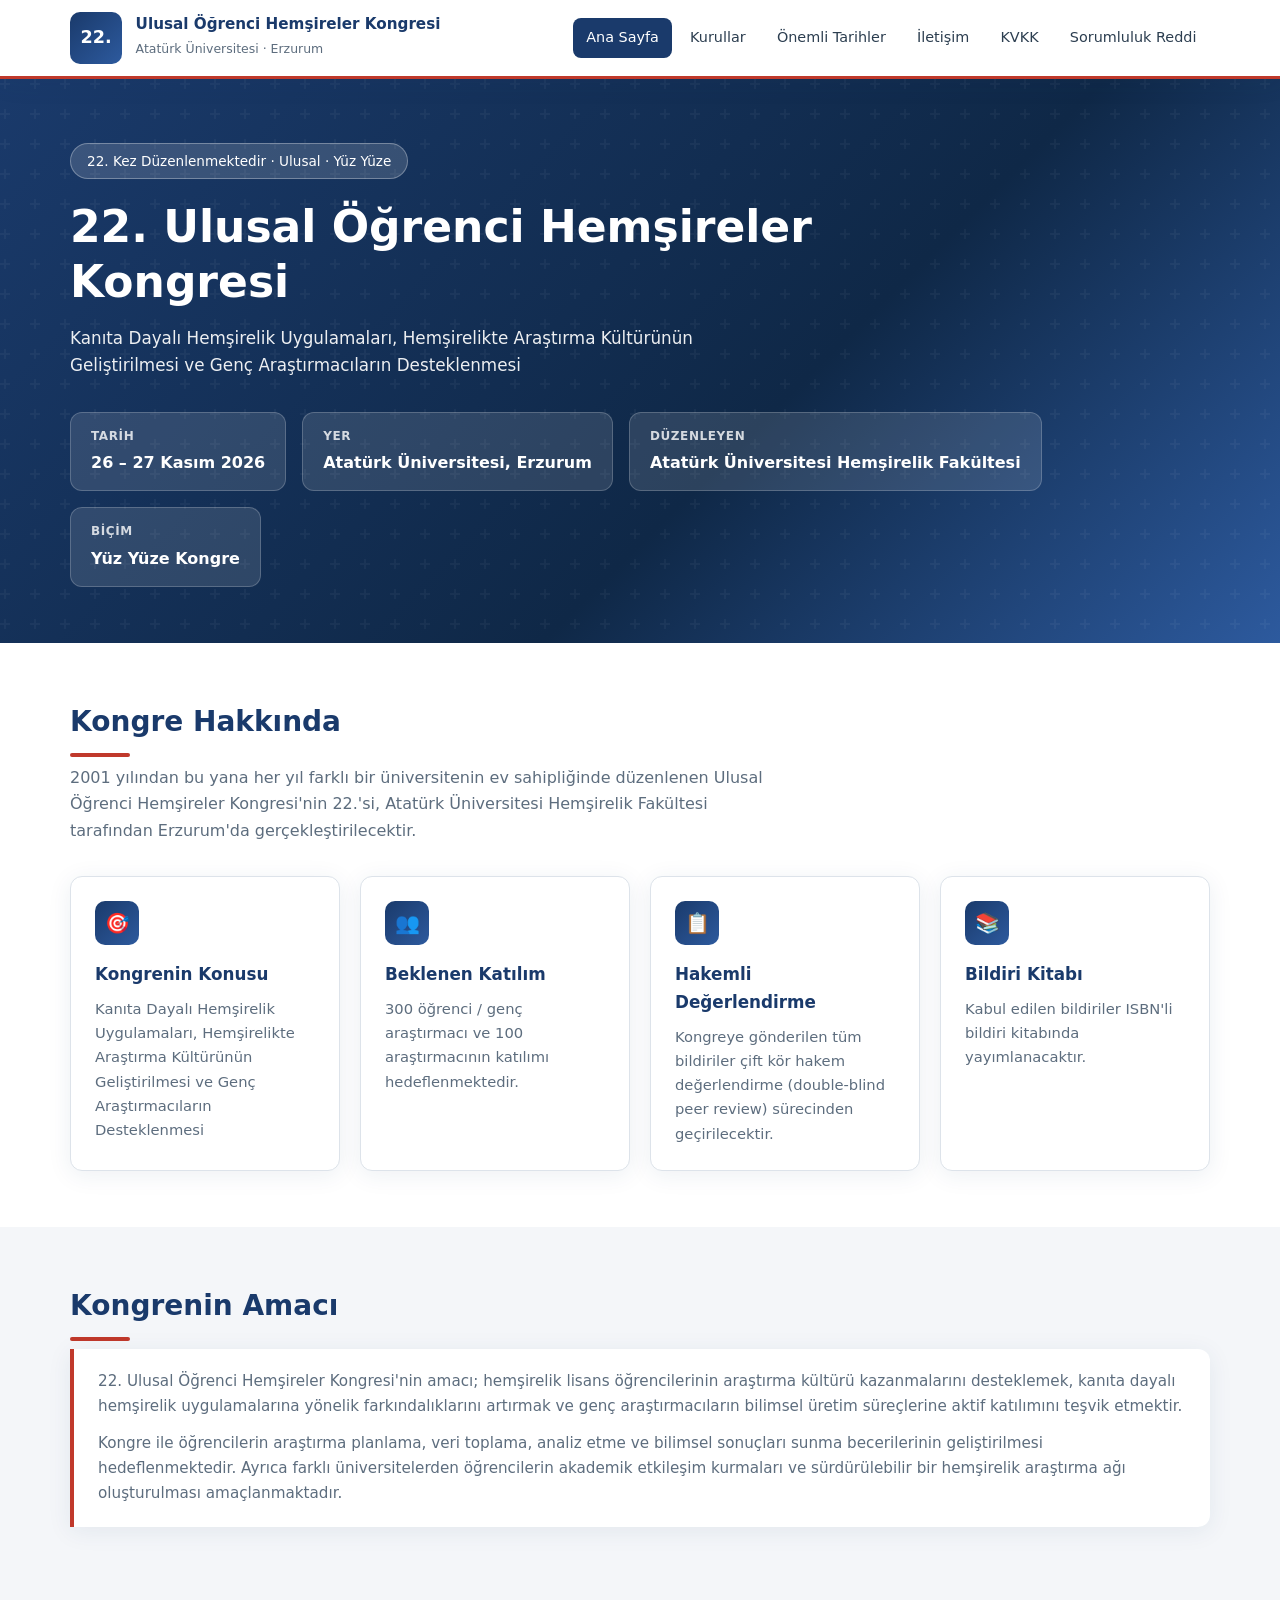
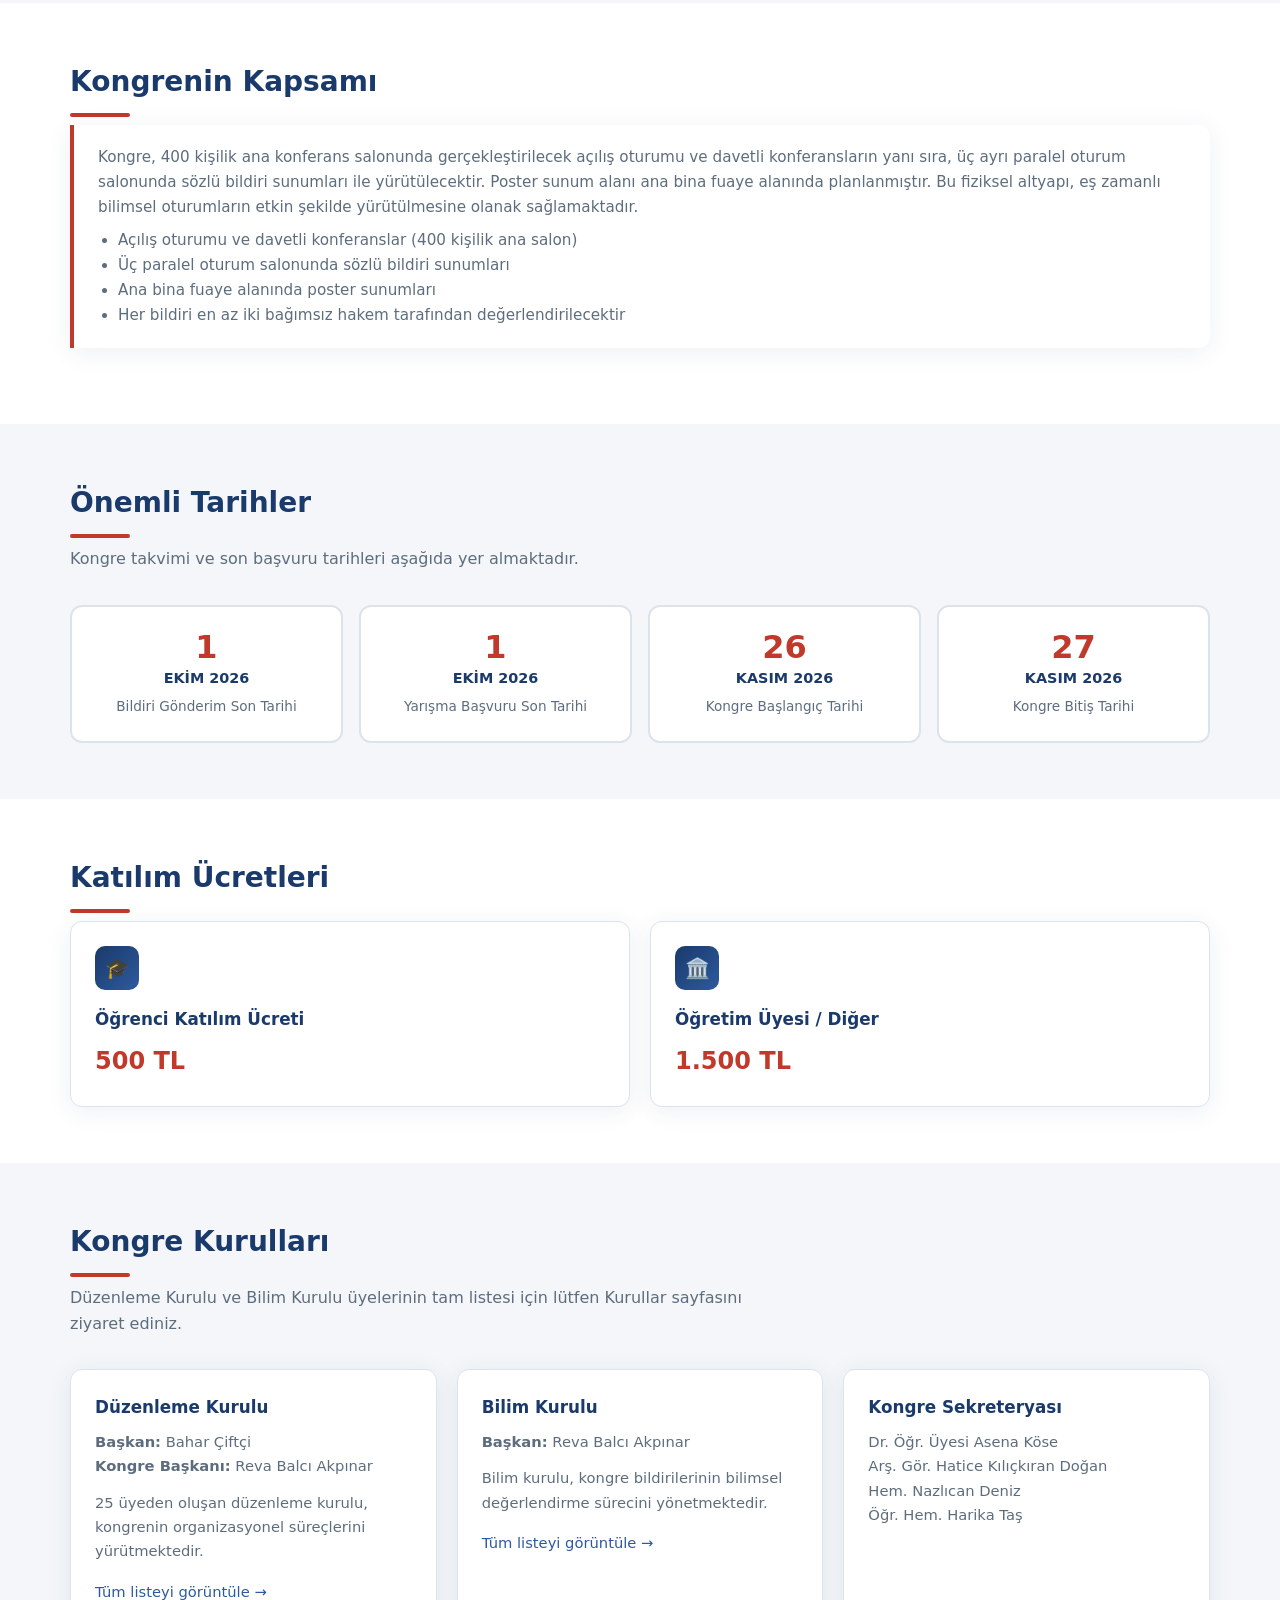
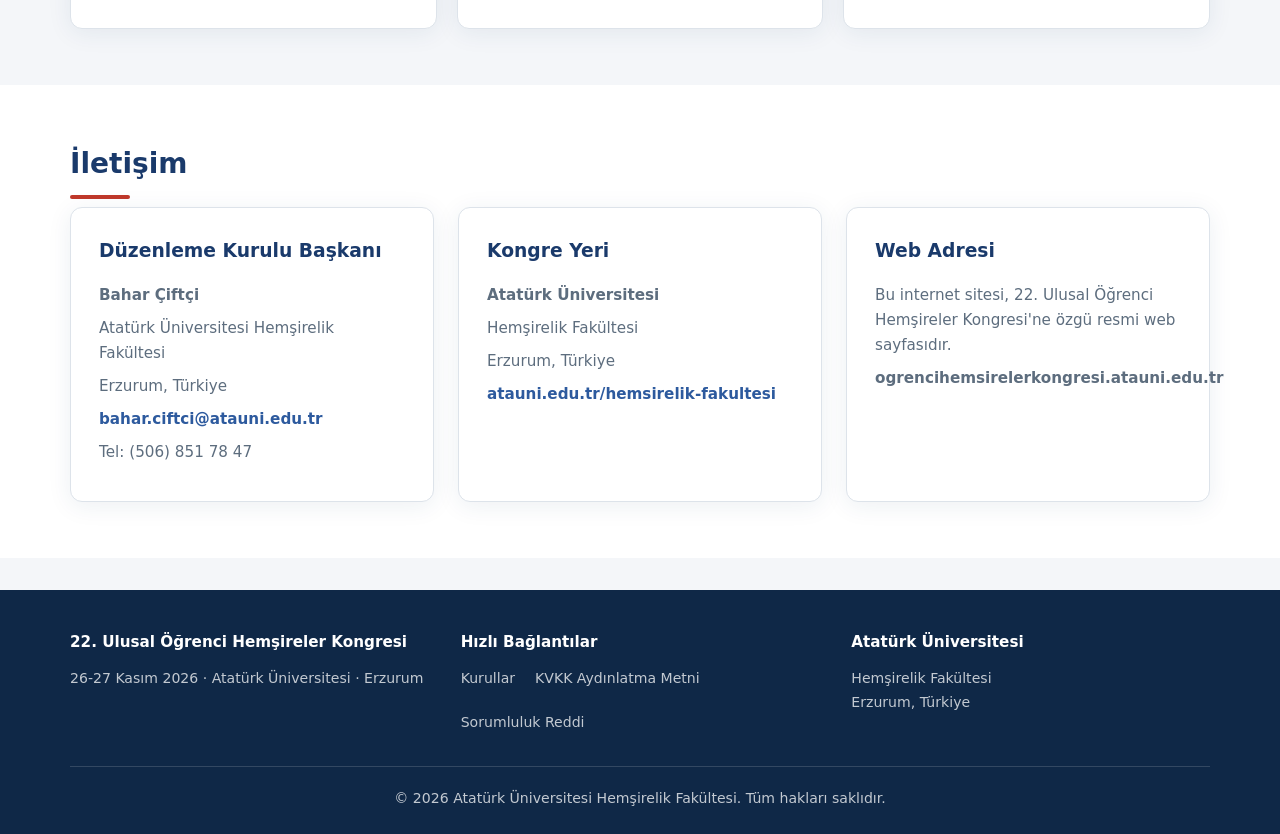
==== 22-ulusal-ogrenci-hemsireler-kongresi/index.html @ 399dc028 "Add files via upload" ====
<!DOCTYPE html>
<html lang="tr">
<head>
  <meta charset="UTF-8">
  <meta name="viewport" content="width=device-width, initial-scale=1.0">
  <meta name="description" content="22. Ulusal Öğrenci Hemşireler Kongresi — 26-27 Kasım 2026, Atatürk Üniversitesi, Erzurum">
  <title>22. Ulusal Öğrenci Hemşireler Kongresi</title>
  <link rel="stylesheet" href="css/style.css">
</head>
<body>

  <header class="site-header">
    <div class="container header-inner">
      <a href="index.html" class="logo-block">
        <div class="logo-icon">22.</div>
        <div class="logo-text">
          <strong>Ulusal Öğrenci Hemşireler Kongresi</strong>
          <span>Atatürk Üniversitesi · Erzurum</span>
        </div>
      </a>
      <button class="menu-toggle" aria-label="Menü">☰</button>
      <nav class="main-nav">
        <ul>
          <li><a href="index.html">Ana Sayfa</a></li>
          <li><a href="kurullar.html">Kurullar</a></li>
          <li><a href="index.html#tarihler">Önemli Tarihler</a></li>
          <li><a href="index.html#iletisim">İletişim</a></li>
          <li><a href="kvkk.html">KVKK</a></li>
          <li><a href="sorumluluk-reddi.html">Sorumluluk Reddi</a></li>
        </ul>
      </nav>
    </div>
  </header>

  <section class="hero">
    <div class="container">
      <span class="hero-badge">22. Kez Düzenlenmektedir · Ulusal · Yüz Yüze</span>
      <h1>22. Ulusal Öğrenci Hemşireler Kongresi</h1>
      <p class="hero-sub">
        Kanıta Dayalı Hemşirelik Uygulamaları, Hemşirelikte Araştırma Kültürünün Geliştirilmesi ve Genç Araştırmacıların Desteklenmesi
      </p>
      <div class="hero-meta">
        <div class="hero-meta-item">
          <strong>Tarih</strong>
          <span>26 – 27 Kasım 2026</span>
        </div>
        <div class="hero-meta-item">
          <strong>Yer</strong>
          <span>Atatürk Üniversitesi, Erzurum</span>
        </div>
        <div class="hero-meta-item">
          <strong>Düzenleyen</strong>
          <span>Atatürk Üniversitesi Hemşirelik Fakültesi</span>
        </div>
        <div class="hero-meta-item">
          <strong>Biçim</strong>
          <span>Yüz Yüze Kongre</span>
        </div>
      </div>
    </div>
  </section>

  <section id="hakkinda" class="bg-white">
    <div class="container">
      <h2 class="section-title">Kongre Hakkında</h2>
      <p class="section-lead">
        2001 yılından bu yana her yıl farklı bir üniversitenin ev sahipliğinde düzenlenen Ulusal Öğrenci Hemşireler Kongresi'nin 22.'si, Atatürk Üniversitesi Hemşirelik Fakültesi tarafından Erzurum'da gerçekleştirilecektir.
      </p>

      <div class="cards-grid">
        <div class="card">
          <div class="card-icon">🎯</div>
          <h3>Kongrenin Konusu</h3>
          <p>Kanıta Dayalı Hemşirelik Uygulamaları, Hemşirelikte Araştırma Kültürünün Geliştirilmesi ve Genç Araştırmacıların Desteklenmesi</p>
        </div>
        <div class="card">
          <div class="card-icon">👥</div>
          <h3>Beklenen Katılım</h3>
          <p>300 öğrenci / genç araştırmacı ve 100 araştırmacının katılımı hedeflenmektedir.</p>
        </div>
        <div class="card">
          <div class="card-icon">📋</div>
          <h3>Hakemli Değerlendirme</h3>
          <p>Kongreye gönderilen tüm bildiriler çift kör hakem değerlendirme (double-blind peer review) sürecinden geçirilecektir.</p>
        </div>
        <div class="card">
          <div class="card-icon">📚</div>
          <h3>Bildiri Kitabı</h3>
          <p>Kabul edilen bildiriler ISBN'li bildiri kitabında yayımlanacaktır.</p>
        </div>
      </div>
    </div>
  </section>

  <section id="amac">
    <div class="container">
      <h2 class="section-title">Kongrenin Amacı</h2>
      <div class="info-box">
        <p>
          22. Ulusal Öğrenci Hemşireler Kongresi'nin amacı; hemşirelik lisans öğrencilerinin araştırma kültürü kazanmalarını desteklemek, kanıta dayalı hemşirelik uygulamalarına yönelik farkındalıklarını artırmak ve genç araştırmacıların bilimsel üretim süreçlerine aktif katılımını teşvik etmektir.
        </p>
        <p style="margin-top: 0.75rem;">
          Kongre ile öğrencilerin araştırma planlama, veri toplama, analiz etme ve bilimsel sonuçları sunma becerilerinin geliştirilmesi hedeflenmektedir. Ayrıca farklı üniversitelerden öğrencilerin akademik etkileşim kurmaları ve sürdürülebilir bir hemşirelik araştırma ağı oluşturulması amaçlanmaktadır.
        </p>
      </div>
    </div>
  </section>

  <section id="kapsam" class="bg-white">
    <div class="container">
      <h2 class="section-title">Kongrenin Kapsamı</h2>
      <div class="info-box">
        <p>
          Kongre, 400 kişilik ana konferans salonunda gerçekleştirilecek açılış oturumu ve davetli konferansların yanı sıra, üç ayrı paralel oturum salonunda sözlü bildiri sunumları ile yürütülecektir. Poster sunum alanı ana bina fuaye alanında planlanmıştır. Bu fiziksel altyapı, eş zamanlı bilimsel oturumların etkin şekilde yürütülmesine olanak sağlamaktadır.
        </p>
        <ul>
          <li>Açılış oturumu ve davetli konferanslar (400 kişilik ana salon)</li>
          <li>Üç paralel oturum salonunda sözlü bildiri sunumları</li>
          <li>Ana bina fuaye alanında poster sunumları</li>
          <li>Her bildiri en az iki bağımsız hakem tarafından değerlendirilecektir</li>
        </ul>
      </div>
    </div>
  </section>

  <section id="tarihler">
    <div class="container">
      <h2 class="section-title">Önemli Tarihler</h2>
      <p class="section-lead">Kongre takvimi ve son başvuru tarihleri aşağıda yer almaktadır.</p>
      <div class="dates-grid">
        <div class="date-card">
          <div class="day">1</div>
          <div class="month">Ekim 2026</div>
          <div class="label">Bildiri Gönderim Son Tarihi</div>
        </div>
        <div class="date-card">
          <div class="day">1</div>
          <div class="month">Ekim 2026</div>
          <div class="label">Yarışma Başvuru Son Tarihi</div>
        </div>
        <div class="date-card">
          <div class="day">26</div>
          <div class="month">Kasım 2026</div>
          <div class="label">Kongre Başlangıç Tarihi</div>
        </div>
        <div class="date-card">
          <div class="day">27</div>
          <div class="month">Kasım 2026</div>
          <div class="label">Kongre Bitiş Tarihi</div>
        </div>
      </div>
    </div>
  </section>

  <section id="kayit" class="bg-white">
    <div class="container">
      <h2 class="section-title">Katılım Ücretleri</h2>
      <div class="cards-grid">
        <div class="card">
          <div class="card-icon">🎓</div>
          <h3>Öğrenci Katılım Ücreti</h3>
          <p><strong style="color: var(--accent); font-size: 1.5rem;">500 TL</strong></p>
        </div>
        <div class="card">
          <div class="card-icon">🏛️</div>
          <h3>Öğretim Üyesi / Diğer</h3>
          <p><strong style="color: var(--accent); font-size: 1.5rem;">1.500 TL</strong></p>
        </div>
      </div>
    </div>
  </section>

  <section id="kurullar-preview">
    <div class="container">
      <h2 class="section-title">Kongre Kurulları</h2>
      <p class="section-lead">
        Düzenleme Kurulu ve Bilim Kurulu üyelerinin tam listesi için lütfen Kurullar sayfasını ziyaret ediniz.
      </p>
      <div class="cards-grid">
        <div class="card">
          <h3>Düzenleme Kurulu</h3>
          <p><strong>Başkan:</strong> Bahar Çiftçi</p>
          <p><strong>Kongre Başkanı:</strong> Reva Balcı Akpınar</p>
          <p style="margin-top: 0.75rem;">25 üyeden oluşan düzenleme kurulu, kongrenin organizasyonel süreçlerini yürütmektedir.</p>
          <p style="margin-top: 1rem;"><a href="kurullar.html">Tüm listeyi görüntüle →</a></p>
        </div>
        <div class="card">
          <h3>Bilim Kurulu</h3>
          <p><strong>Başkan:</strong> Reva Balcı Akpınar</p>
          <p style="margin-top: 0.75rem;">Bilim kurulu, kongre bildirilerinin bilimsel değerlendirme sürecini yönetmektedir.</p>
          <p style="margin-top: 1rem;"><a href="kurullar.html#bilim-kurulu">Tüm listeyi görüntüle →</a></p>
        </div>
        <div class="card">
          <h3>Kongre Sekreteryası</h3>
          <p>Dr. Öğr. Üyesi Asena Köse</p>
          <p>Arş. Gör. Hatice Kılıçkıran Doğan</p>
          <p>Hem. Nazlıcan Deniz</p>
          <p>Öğr. Hem. Harika Taş</p>
        </div>
      </div>
    </div>
  </section>

  <section id="iletisim" class="bg-white">
    <div class="container">
      <h2 class="section-title">İletişim</h2>
      <div class="contact-grid">
        <div class="contact-card">
          <h3>Düzenleme Kurulu Başkanı</h3>
          <p><strong>Bahar Çiftçi</strong></p>
          <p>Atatürk Üniversitesi Hemşirelik Fakültesi</p>
          <p>Erzurum, Türkiye</p>
          <p><a href="mailto:bahar.ciftci@atauni.edu.tr">bahar.ciftci@atauni.edu.tr</a></p>
          <p>Tel: (506) 851 78 47</p>
        </div>
        <div class="contact-card">
          <h3>Kongre Yeri</h3>
          <p><strong>Atatürk Üniversitesi</strong></p>
          <p>Hemşirelik Fakültesi</p>
          <p>Erzurum, Türkiye</p>
          <p><a href="https://www.atauni.edu.tr/hemsirelik-fakultesi" target="_blank" rel="noopener">atauni.edu.tr/hemsirelik-fakultesi</a></p>
        </div>
        <div class="contact-card">
          <h3>Web Adresi</h3>
          <p>Bu internet sitesi, 22. Ulusal Öğrenci Hemşireler Kongresi'ne özgü resmi web sayfasıdır.</p>
          <p><strong>ogrencihemsirelerkongresi.atauni.edu.tr</strong></p>
        </div>
      </div>
    </div>
  </section>

  <footer class="site-footer">
    <div class="container">
      <div class="footer-grid">
        <div>
          <h4>22. Ulusal Öğrenci Hemşireler Kongresi</h4>
          <p>26-27 Kasım 2026 · Atatürk Üniversitesi · Erzurum</p>
        </div>
        <div>
          <h4>Hızlı Bağlantılar</h4>
          <div class="footer-links">
            <a href="kurullar.html">Kurullar</a>
            <a href="kvkk.html">KVKK Aydınlatma Metni</a>
            <a href="sorumluluk-reddi.html">Sorumluluk Reddi</a>
          </div>
        </div>
        <div>
          <h4>Atatürk Üniversitesi</h4>
          <p>Hemşirelik Fakültesi</p>
          <p>Erzurum, Türkiye</p>
        </div>
      </div>
      <div class="footer-bottom">
        <p>&copy; 2026 Atatürk Üniversitesi Hemşirelik Fakültesi. Tüm hakları saklıdır.</p>
      </div>
    </div>
  </footer>

  <script src="js/main.js"></script>
</body>
</html>
---- 22-ulusal-ogrenci-hemsireler-kongresi/css/style.css ----
:root {
  --primary: #1a3a6b;
  --primary-light: #2d5a9e;
  --accent: #c0392b;
  --accent-soft: #e74c3c;
  --bg: #f4f6f9;
  --white: #ffffff;
  --text: #2c3e50;
  --text-muted: #5d6d7e;
  --border: #dde3ea;
  --shadow: 0 4px 24px rgba(26, 58, 107, 0.08);
  --radius: 12px;
  --font: "Segoe UI", system-ui, -apple-system, sans-serif;
}

*,
*::before,
*::after {
  box-sizing: border-box;
  margin: 0;
  padding: 0;
}

html {
  scroll-behavior: smooth;
}

body {
  font-family: var(--font);
  color: var(--text);
  background: var(--bg);
  line-height: 1.65;
}

a {
  color: var(--primary-light);
  text-decoration: none;
}

a:hover {
  text-decoration: underline;
}

img {
  max-width: 100%;
  height: auto;
}

.container {
  width: min(1140px, 92%);
  margin: 0 auto;
}

/* Header */
.site-header {
  background: var(--white);
  border-bottom: 3px solid var(--accent);
  position: sticky;
  top: 0;
  z-index: 100;
  box-shadow: var(--shadow);
}

.header-inner {
  display: flex;
  align-items: center;
  justify-content: space-between;
  padding: 0.75rem 0;
  gap: 1rem;
}

.logo-block {
  display: flex;
  align-items: center;
  gap: 0.85rem;
  text-decoration: none;
  color: inherit;
}

.logo-block:hover {
  text-decoration: none;
}

.logo-icon {
  width: 52px;
  height: 52px;
  background: linear-gradient(135deg, var(--primary), var(--primary-light));
  border-radius: 10px;
  display: flex;
  align-items: center;
  justify-content: center;
  color: white;
  font-weight: 800;
  font-size: 1.1rem;
  flex-shrink: 0;
}

.logo-text strong {
  display: block;
  font-size: 0.95rem;
  color: var(--primary);
  line-height: 1.3;
}

.logo-text span {
  font-size: 0.78rem;
  color: var(--text-muted);
}

.main-nav ul {
  display: flex;
  list-style: none;
  gap: 0.25rem;
  flex-wrap: wrap;
}

.main-nav a {
  display: block;
  padding: 0.5rem 0.85rem;
  color: var(--text);
  font-size: 0.9rem;
  font-weight: 500;
  border-radius: 8px;
  text-decoration: none;
  transition: background 0.2s, color 0.2s;
}

.main-nav a:hover,
.main-nav a.active {
  background: var(--primary);
  color: var(--white);
  text-decoration: none;
}

.menu-toggle {
  display: none;
  background: none;
  border: 2px solid var(--primary);
  color: var(--primary);
  padding: 0.4rem 0.75rem;
  border-radius: 8px;
  cursor: pointer;
  font-size: 1.1rem;
}

/* Hero */
.hero {
  background: linear-gradient(135deg, var(--primary) 0%, #0f2847 60%, var(--primary-light) 100%);
  color: var(--white);
  padding: 4rem 0 3.5rem;
  position: relative;
  overflow: hidden;
}

.hero::after {
  content: "";
  position: absolute;
  inset: 0;
  background: url("data:image/svg+xml,%3Csvg width='60' height='60' viewBox='0 0 60 60' xmlns='http://www.w3.org/2000/svg'%3E%3Cg fill='none' fill-rule='evenodd'%3E%3Cg fill='%23ffffff' fill-opacity='0.04'%3E%3Cpath d='M36 34v-4h-2v4h-4v2h4v4h2v-4h4v-2h-4zm0-30V0h-2v4h-4v2h4v4h2V6h4V4h-4zM6 34v-4H4v4H0v2h4v4h2v-4h4v-2H6zM6 4V0H4v4H0v2h4v4h2V6h4V4H6z'/%3E%3C/g%3E%3C/g%3E%3C/svg%3E");
  pointer-events: none;
}

.hero .container {
  position: relative;
  z-index: 1;
}

.hero-badge {
  display: inline-block;
  background: rgba(255, 255, 255, 0.15);
  border: 1px solid rgba(255, 255, 255, 0.3);
  padding: 0.35rem 1rem;
  border-radius: 999px;
  font-size: 0.85rem;
  margin-bottom: 1.25rem;
}

.hero h1 {
  font-size: clamp(1.75rem, 4vw, 2.75rem);
  line-height: 1.25;
  margin-bottom: 1rem;
  max-width: 800px;
}

.hero-sub {
  font-size: 1.05rem;
  opacity: 0.92;
  max-width: 680px;
  margin-bottom: 2rem;
}

.hero-meta {
  display: flex;
  flex-wrap: wrap;
  gap: 1rem;
}

.hero-meta-item {
  background: rgba(255, 255, 255, 0.12);
  border: 1px solid rgba(255, 255, 255, 0.2);
  padding: 0.85rem 1.25rem;
  border-radius: var(--radius);
  min-width: 180px;
}

.hero-meta-item strong {
  display: block;
  font-size: 0.75rem;
  text-transform: uppercase;
  letter-spacing: 0.05em;
  opacity: 0.8;
  margin-bottom: 0.25rem;
}

.hero-meta-item span {
  font-size: 1rem;
  font-weight: 600;
}

/* Sections */
section {
  padding: 3.5rem 0;
}

.section-title {
  font-size: 1.75rem;
  color: var(--primary);
  margin-bottom: 0.5rem;
}

.section-title::after {
  content: "";
  display: block;
  width: 60px;
  height: 4px;
  background: var(--accent);
  border-radius: 2px;
  margin-top: 0.5rem;
}

.section-lead {
  color: var(--text-muted);
  margin-bottom: 2rem;
  max-width: 720px;
}

.bg-white {
  background: var(--white);
}

/* Cards grid */
.cards-grid {
  display: grid;
  grid-template-columns: repeat(auto-fit, minmax(260px, 1fr));
  gap: 1.25rem;
}

.card {
  background: var(--white);
  border: 1px solid var(--border);
  border-radius: var(--radius);
  padding: 1.5rem;
  box-shadow: var(--shadow);
  transition: transform 0.2s, box-shadow 0.2s;
}

.card:hover {
  transform: translateY(-3px);
  box-shadow: 0 8px 32px rgba(26, 58, 107, 0.12);
}

.card-icon {
  width: 44px;
  height: 44px;
  background: linear-gradient(135deg, var(--primary), var(--primary-light));
  border-radius: 10px;
  display: flex;
  align-items: center;
  justify-content: center;
  color: white;
  font-size: 1.25rem;
  margin-bottom: 1rem;
}

.card h3 {
  font-size: 1.05rem;
  color: var(--primary);
  margin-bottom: 0.5rem;
}

.card p {
  font-size: 0.92rem;
  color: var(--text-muted);
}

/* Info boxes */
.info-box {
  background: var(--white);
  border-left: 4px solid var(--accent);
  padding: 1.25rem 1.5rem;
  border-radius: 0 var(--radius) var(--radius) 0;
  box-shadow: var(--shadow);
  margin-bottom: 1.25rem;
}

.info-box h3 {
  color: var(--primary);
  font-size: 1.05rem;
  margin-bottom: 0.5rem;
}

.info-box p,
.info-box ul {
  color: var(--text-muted);
  font-size: 0.95rem;
}

.info-box ul {
  padding-left: 1.25rem;
  margin-top: 0.5rem;
}

/* Timeline / dates */
.dates-grid {
  display: grid;
  grid-template-columns: repeat(auto-fit, minmax(220px, 1fr));
  gap: 1rem;
}

.date-card {
  text-align: center;
  background: var(--white);
  border: 2px solid var(--border);
  border-radius: var(--radius);
  padding: 1.5rem 1rem;
}

.date-card .day {
  font-size: 2rem;
  font-weight: 800;
  color: var(--accent);
  line-height: 1;
}

.date-card .month {
  font-size: 0.9rem;
  color: var(--primary);
  font-weight: 600;
  text-transform: uppercase;
  margin: 0.25rem 0;
}

.date-card .label {
  font-size: 0.85rem;
  color: var(--text-muted);
}

/* Committee table */
.table-wrap {
  overflow-x: auto;
  background: var(--white);
  border-radius: var(--radius);
  box-shadow: var(--shadow);
  border: 1px solid var(--border);
}

table {
  width: 100%;
  border-collapse: collapse;
  font-size: 0.92rem;
}

thead {
  background: var(--primary);
  color: var(--white);
}

th,
td {
  padding: 0.85rem 1rem;
  text-align: left;
  border-bottom: 1px solid var(--border);
}

tbody tr:hover {
  background: #f0f4f8;
}

tbody tr:last-child td {
  border-bottom: none;
}

.committee-group {
  margin-bottom: 2.5rem;
}

.committee-group h3 {
  color: var(--primary);
  font-size: 1.2rem;
  margin-bottom: 1rem;
  padding-bottom: 0.5rem;
  border-bottom: 2px solid var(--accent);
}

/* Contact */
.contact-grid {
  display: grid;
  grid-template-columns: repeat(auto-fit, minmax(280px, 1fr));
  gap: 1.5rem;
}

.contact-card {
  background: var(--white);
  padding: 1.75rem;
  border-radius: var(--radius);
  box-shadow: var(--shadow);
  border: 1px solid var(--border);
}

.contact-card h3 {
  color: var(--primary);
  margin-bottom: 1rem;
}

.contact-card p {
  font-size: 0.95rem;
  color: var(--text-muted);
  margin-bottom: 0.5rem;
}

.contact-card a {
  font-weight: 600;
}

/* Legal pages */
.legal-content {
  background: var(--white);
  padding: 2.5rem;
  border-radius: var(--radius);
  box-shadow: var(--shadow);
  border: 1px solid var(--border);
}

.legal-content h2 {
  color: var(--primary);
  font-size: 1.35rem;
  margin: 1.75rem 0 0.75rem;
}

.legal-content h2:first-child {
  margin-top: 0;
}

.legal-content p,
.legal-content li {
  color: var(--text-muted);
  font-size: 0.95rem;
  margin-bottom: 0.75rem;
}

.legal-content ul {
  padding-left: 1.5rem;
  margin-bottom: 1rem;
}

.page-header {
  background: var(--primary);
  color: var(--white);
  padding: 2.5rem 0;
}

.page-header h1 {
  font-size: 1.85rem;
}

.page-header p {
  opacity: 0.85;
  margin-top: 0.5rem;
}

/* Footer */
.site-footer {
  background: #0f2847;
  color: rgba(255, 255, 255, 0.85);
  padding: 2.5rem 0 1.5rem;
  margin-top: 2rem;
}

.footer-grid {
  display: grid;
  grid-template-columns: repeat(auto-fit, minmax(220px, 1fr));
  gap: 2rem;
  margin-bottom: 2rem;
}

.site-footer h4 {
  color: var(--white);
  font-size: 0.95rem;
  margin-bottom: 0.75rem;
}

.site-footer p,
.site-footer a {
  font-size: 0.88rem;
  color: rgba(255, 255, 255, 0.75);
}

.site-footer a:hover {
  color: var(--white);
}

.footer-bottom {
  border-top: 1px solid rgba(255, 255, 255, 0.15);
  padding-top: 1.25rem;
  text-align: center;
  font-size: 0.82rem;
  color: rgba(255, 255, 255, 0.55);
}

.footer-links {
  display: flex;
  gap: 1.25rem;
  flex-wrap: wrap;
  margin-top: 0.5rem;
}

/* Responsive */
@media (max-width: 768px) {
  .menu-toggle {
    display: block;
  }

  .main-nav {
    display: none;
    position: absolute;
    top: 100%;
    left: 0;
    right: 0;
    background: var(--white);
    border-bottom: 2px solid var(--accent);
    padding: 0.75rem 1rem;
    box-shadow: var(--shadow);
  }

  .main-nav.open {
    display: block;
  }

  .main-nav ul {
    flex-direction: column;
  }

  .site-header .container {
    position: relative;
  }

  .hero {
    padding: 2.5rem 0 2rem;
  }

  .legal-content {
    padding: 1.5rem;
  }
}
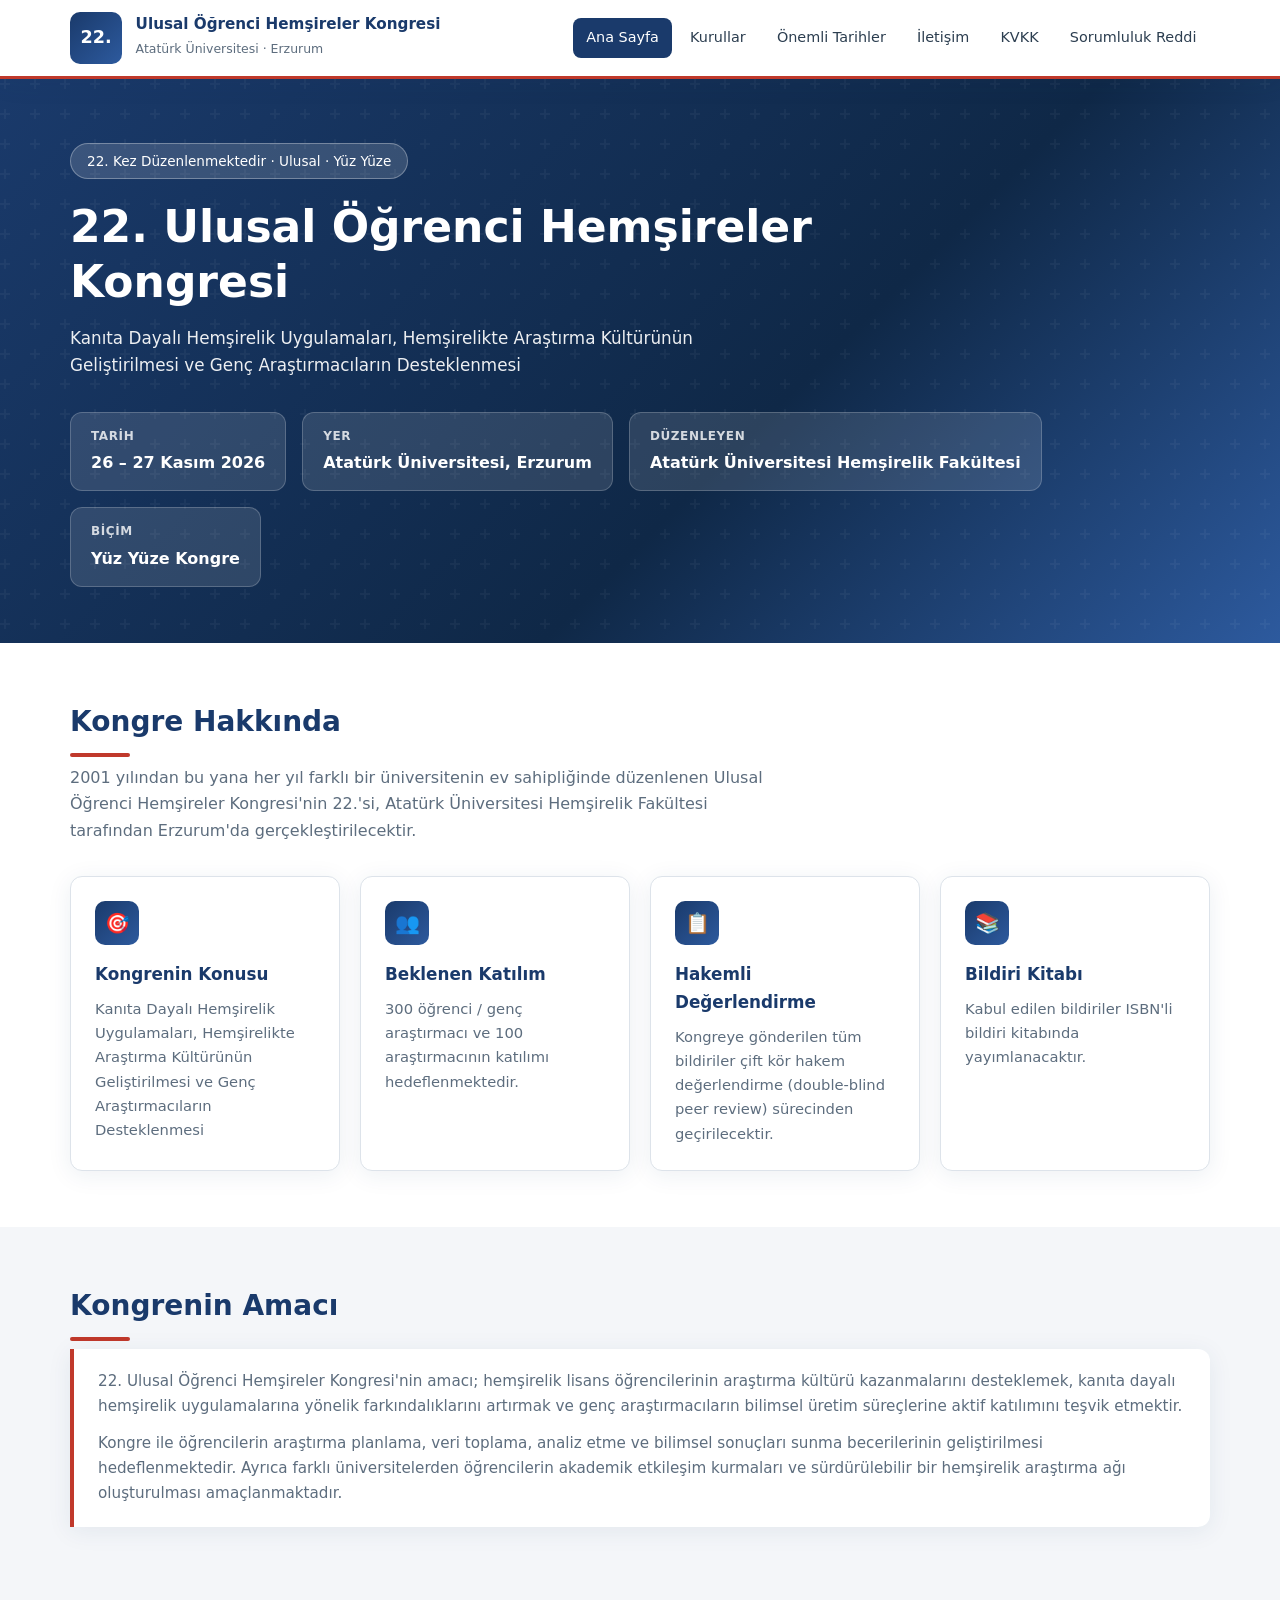
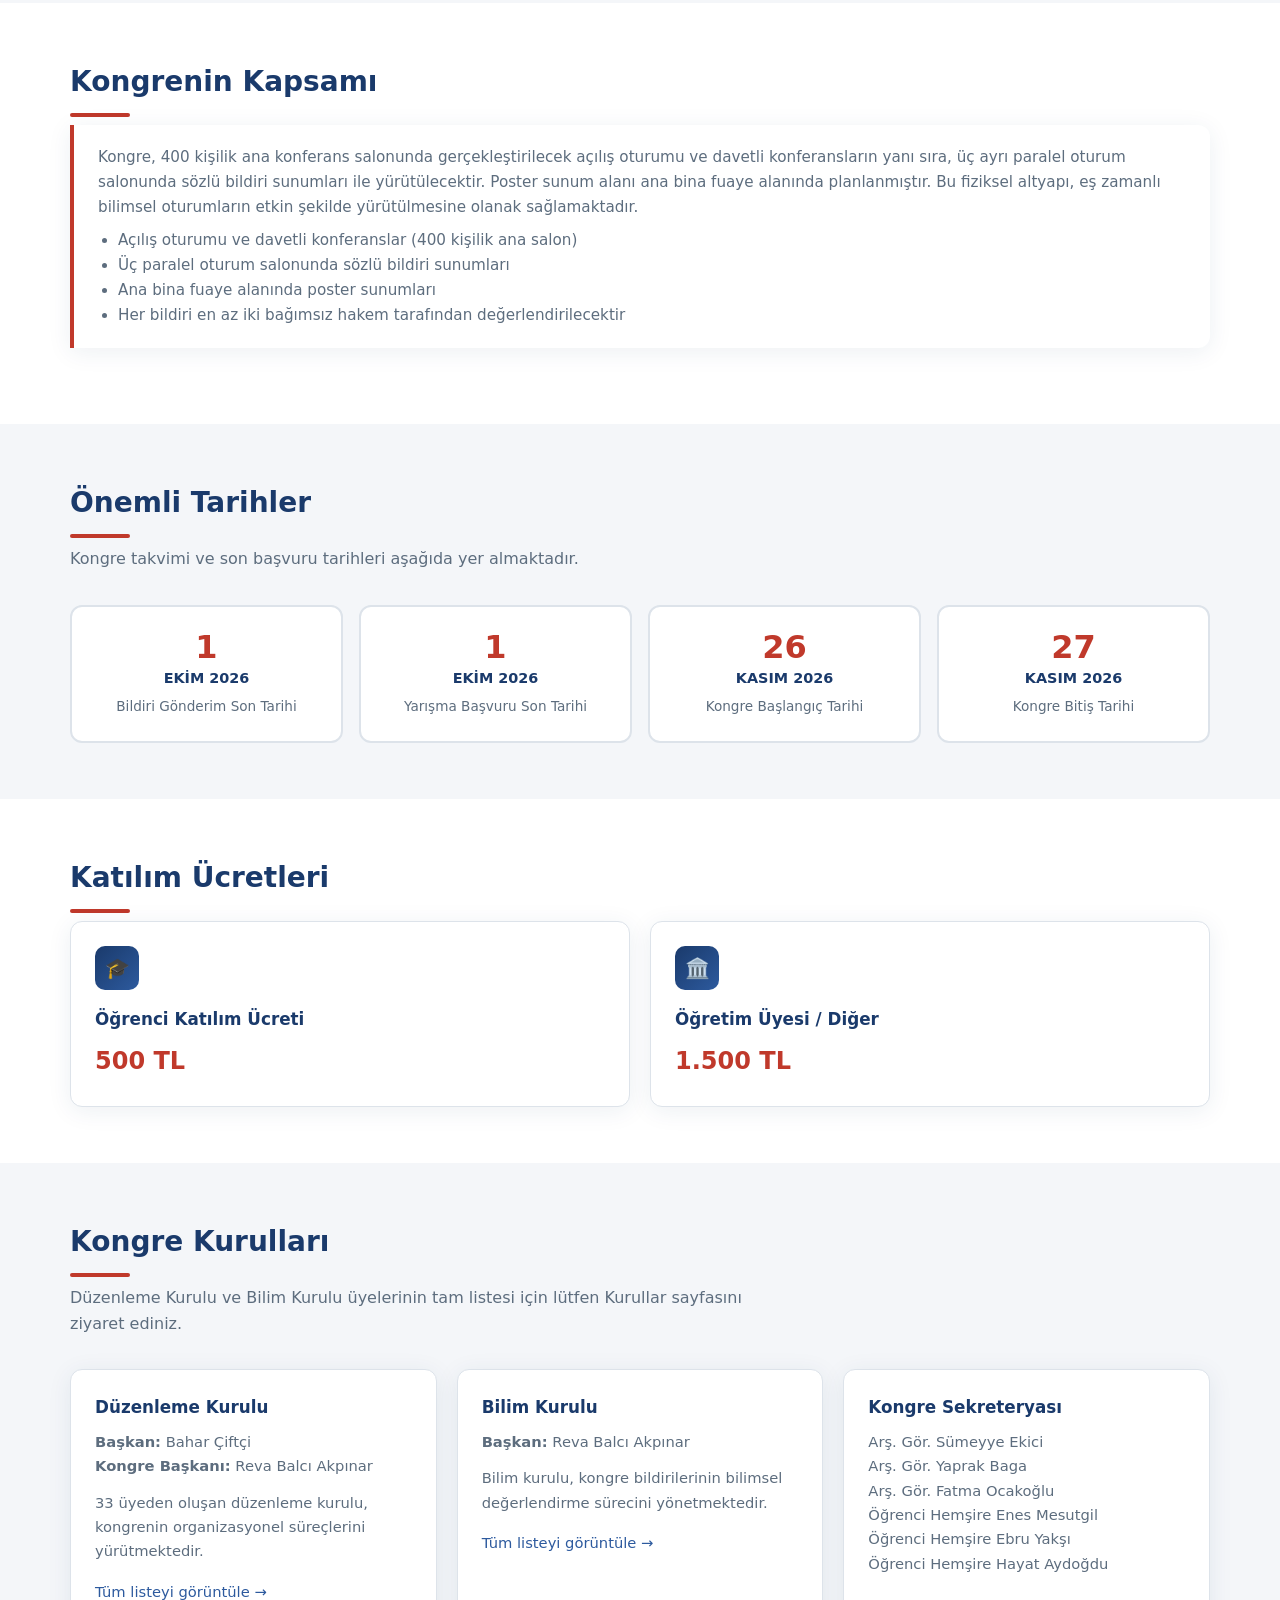
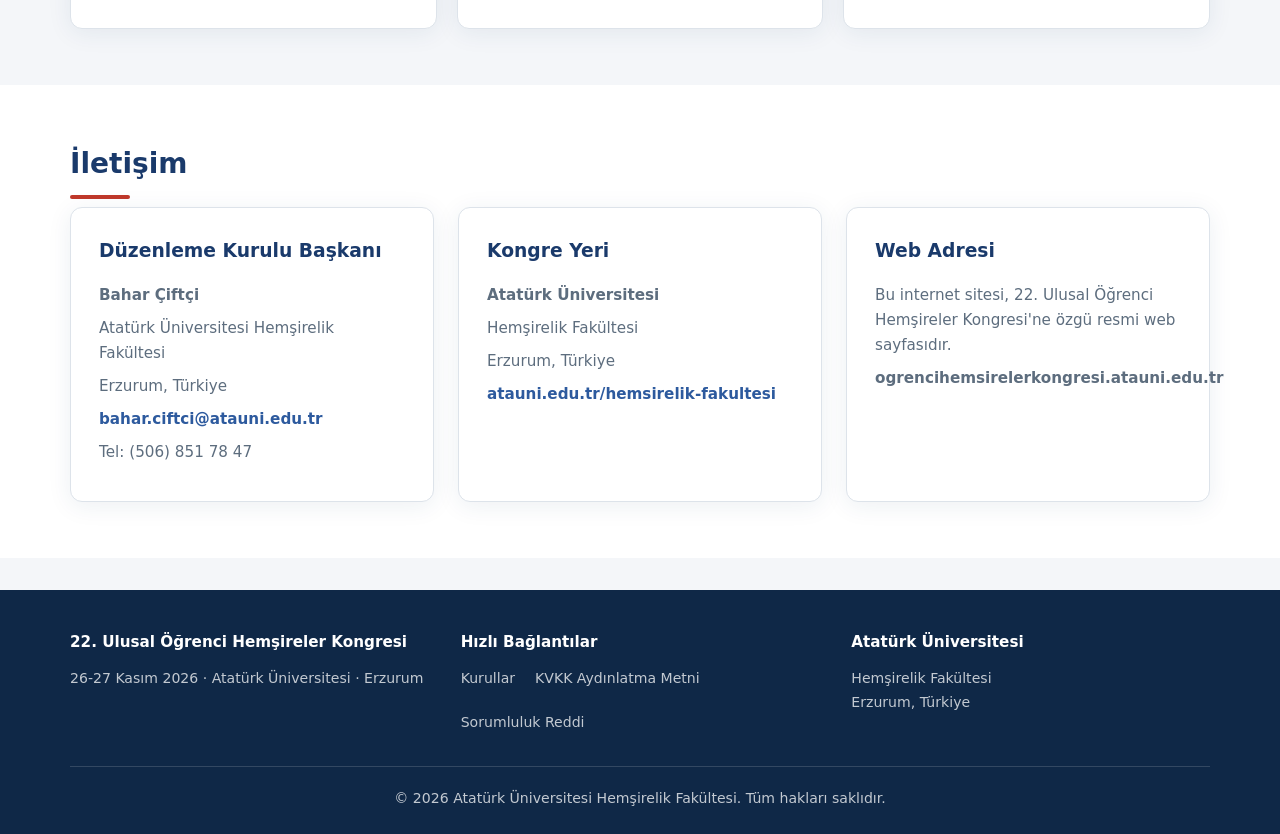
==== commit 6495c045: "Add files via upload" ====
--- a/22-ulusal-ogrenci-hemsireler-kongresi/index.html
+++ b/22-ulusal-ogrenci-hemsireler-kongresi/index.html
@@ -181,7 +181,7 @@
           <h3>Düzenleme Kurulu</h3>
           <p><strong>Başkan:</strong> Bahar Çiftçi</p>
           <p><strong>Kongre Başkanı:</strong> Reva Balcı Akpınar</p>
-          <p style="margin-top: 0.75rem;">25 üyeden oluşan düzenleme kurulu, kongrenin organizasyonel süreçlerini yürütmektedir.</p>
+          <p style="margin-top: 0.75rem;">33 üyeden oluşan düzenleme kurulu, kongrenin organizasyonel süreçlerini yürütmektedir.</p>
           <p style="margin-top: 1rem;"><a href="kurullar.html">Tüm listeyi görüntüle →</a></p>
         </div>
         <div class="card">
@@ -192,10 +192,12 @@
         </div>
         <div class="card">
           <h3>Kongre Sekreteryası</h3>
-          <p>Dr. Öğr. Üyesi Asena Köse</p>
-          <p>Arş. Gör. Hatice Kılıçkıran Doğan</p>
-          <p>Hem. Nazlıcan Deniz</p>
-          <p>Öğr. Hem. Harika Taş</p>
+          <p>Arş. Gör. Sümeyye Ekici</p>
+          <p>Arş. Gör. Yaprak Baga</p>
+          <p>Arş. Gör. Fatma Ocakoğlu</p>
+          <p>Öğrenci Hemşire Enes Mesutgil</p>
+          <p>Öğrenci Hemşire Ebru Yakşı</p>
+          <p>Öğrenci Hemşire Hayat Aydoğdu</p>
         </div>
       </div>
     </div>
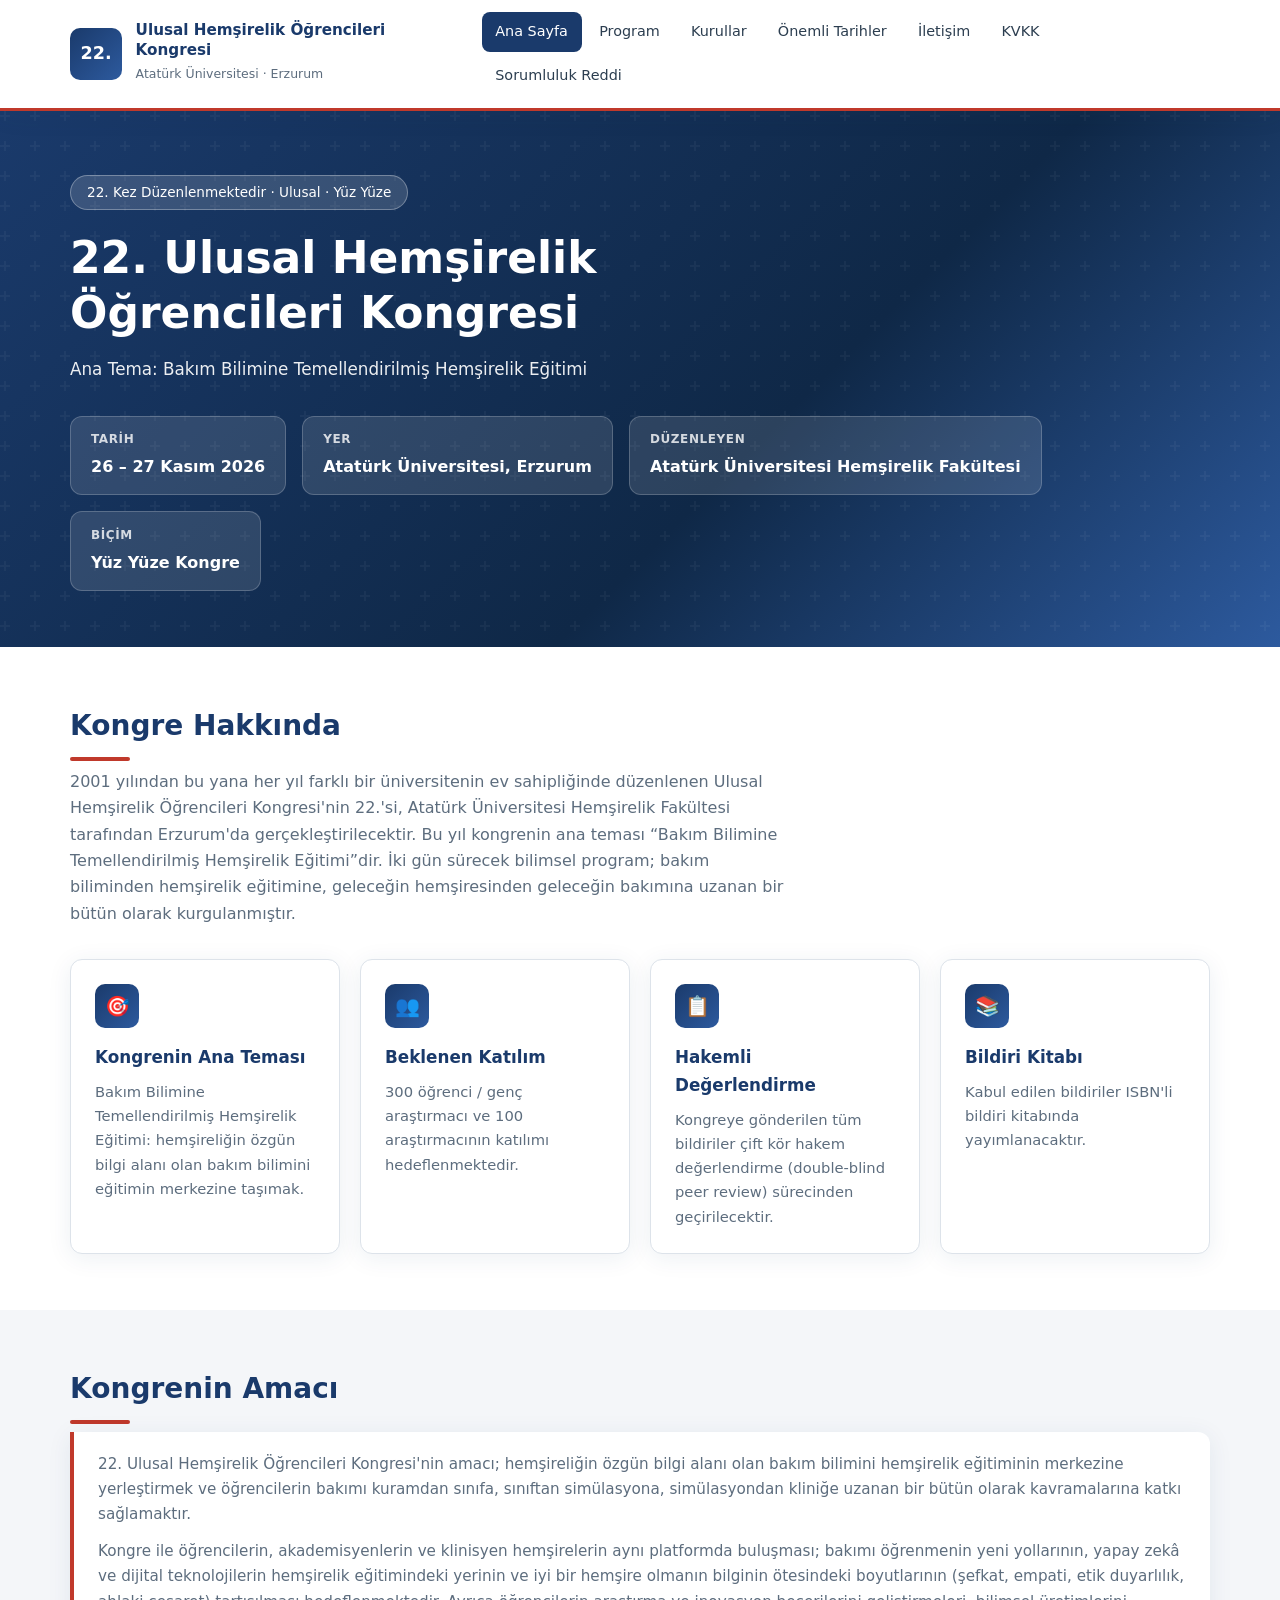
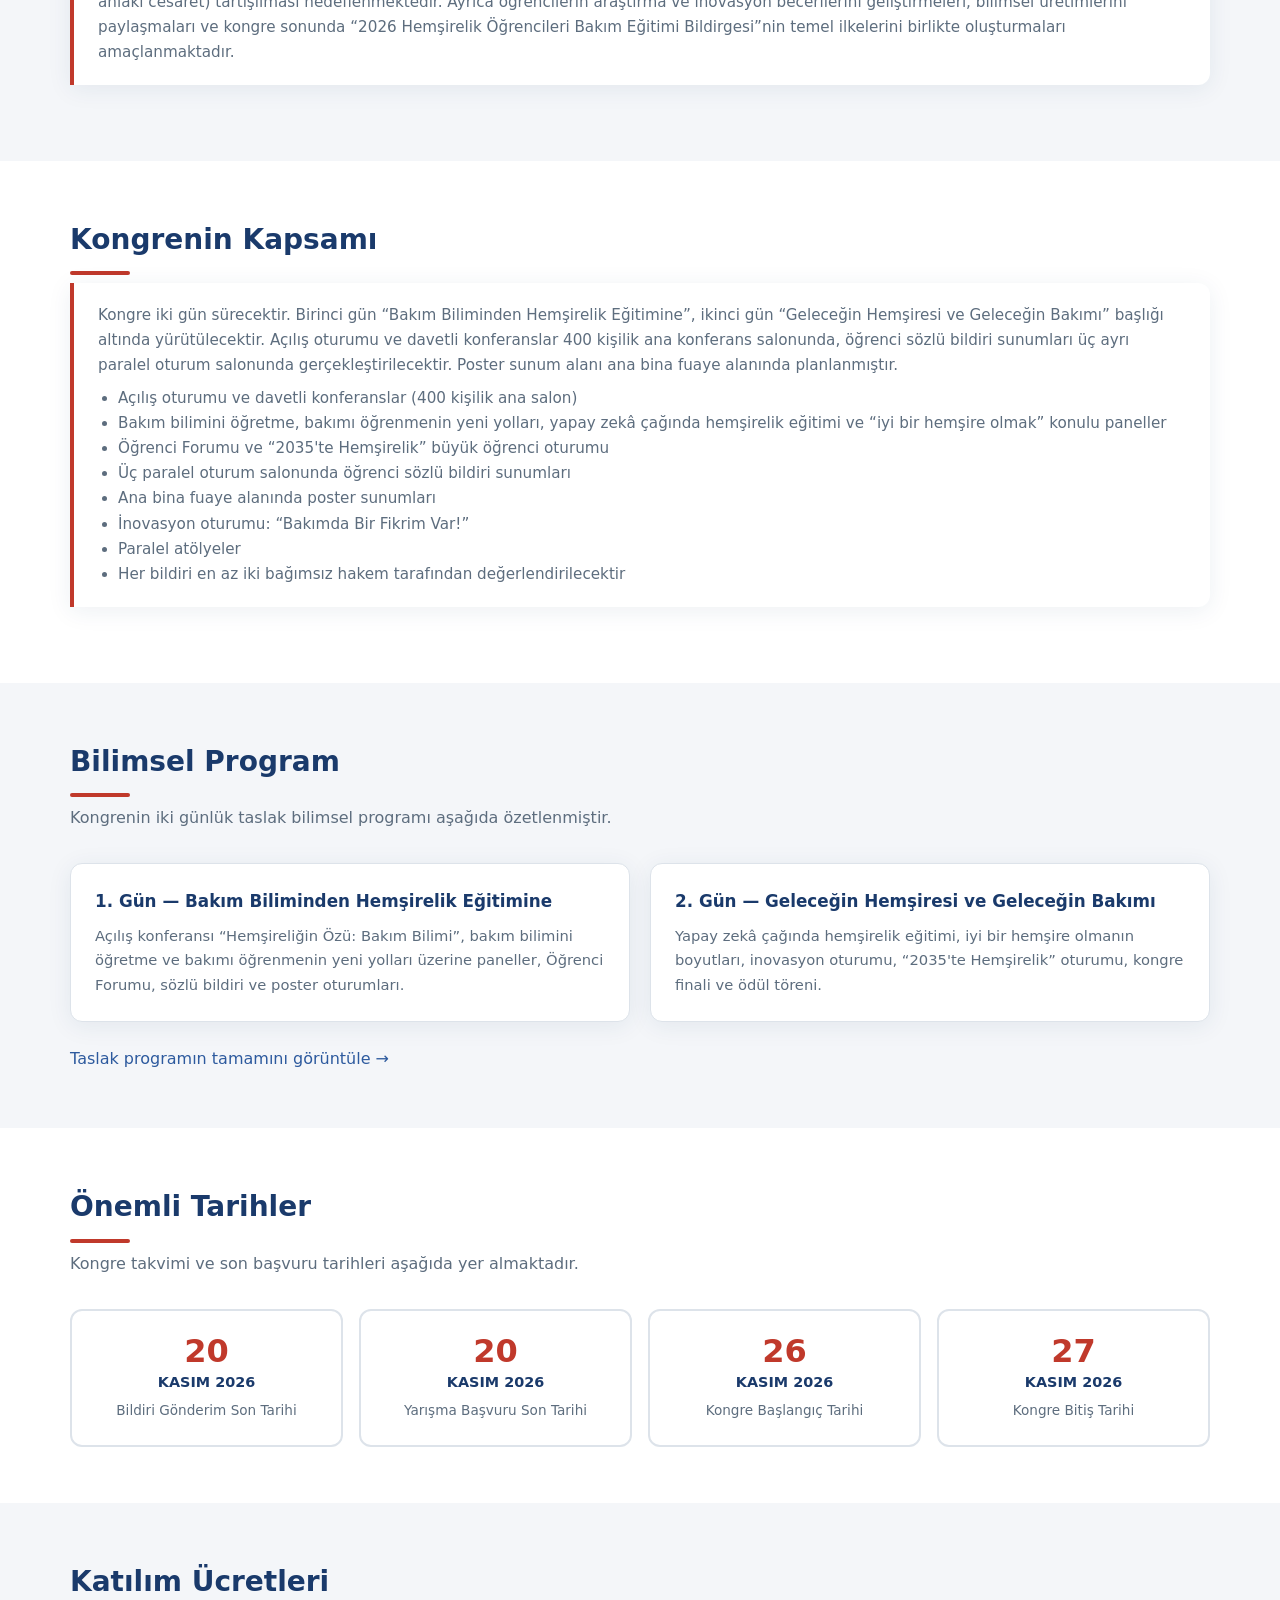
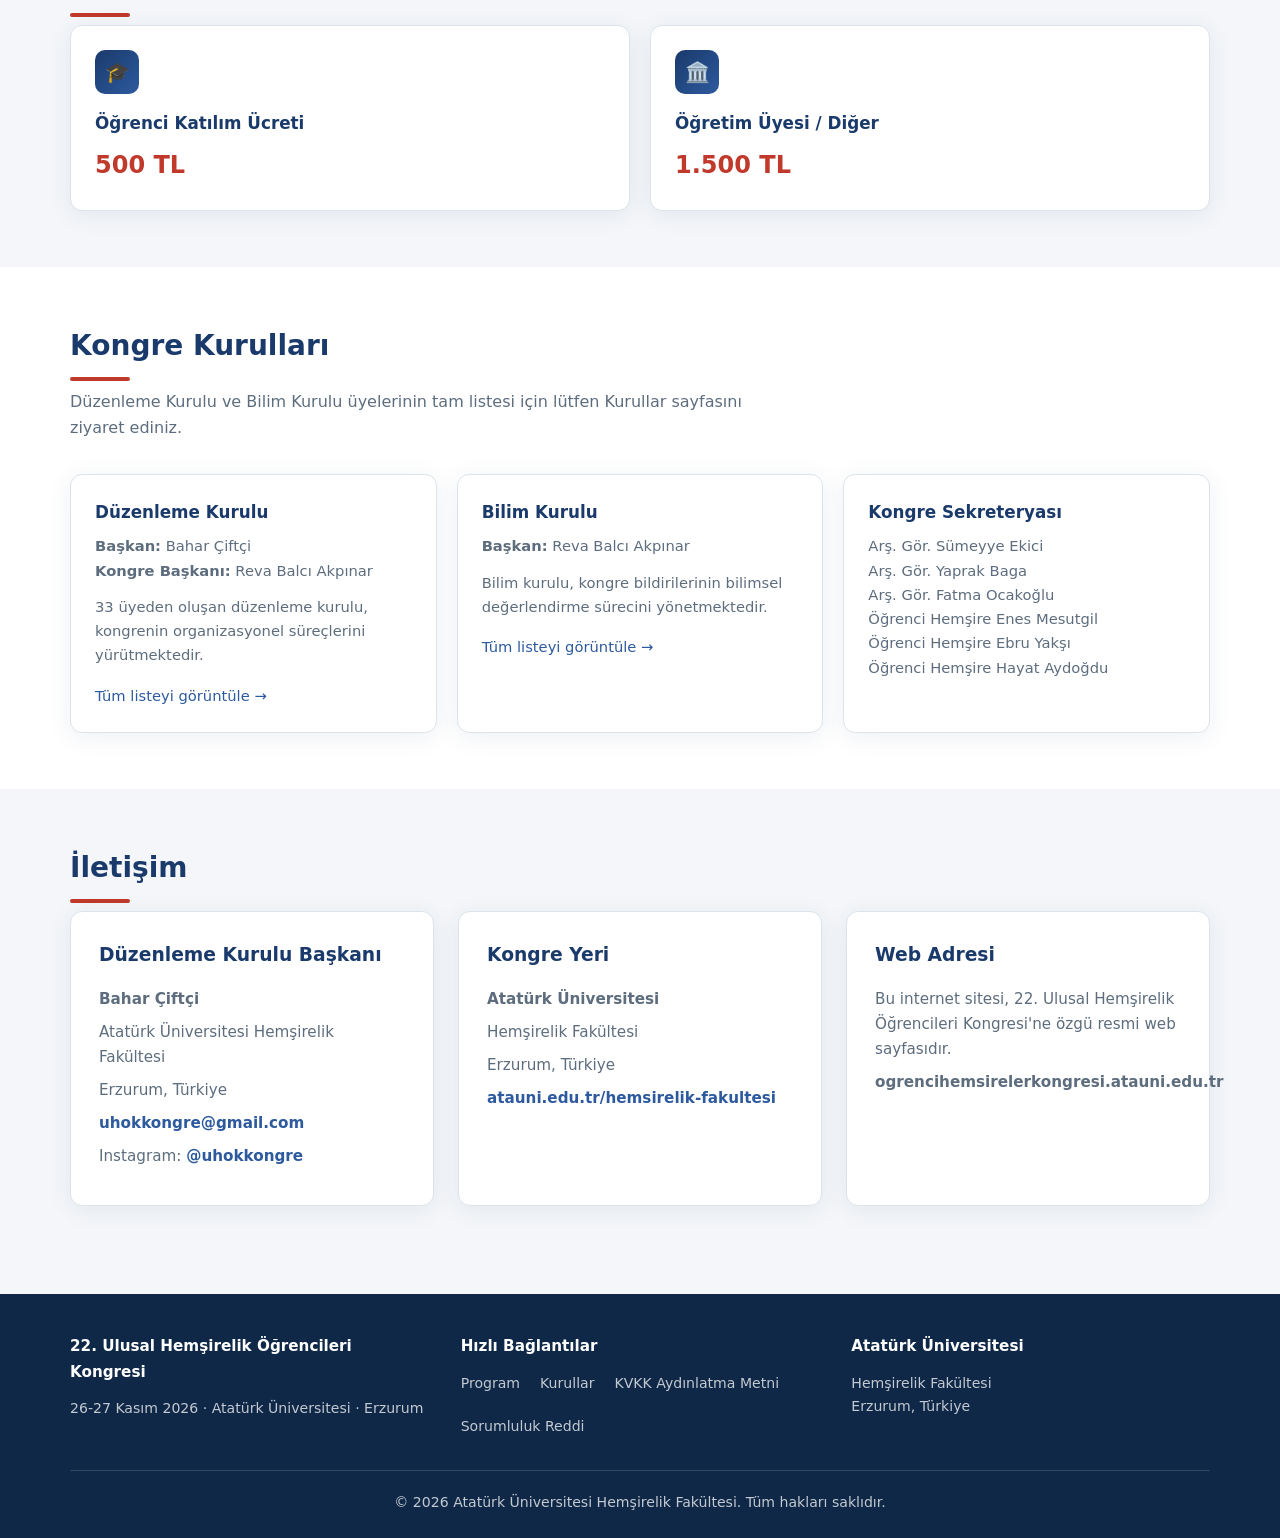
==== commit 3907bfe1: "Add files via upload" ====
--- a/22-ulusal-ogrenci-hemsireler-kongresi/index.html
+++ b/22-ulusal-ogrenci-hemsireler-kongresi/index.html
@@ -3,8 +3,8 @@
 <head>
   <meta charset="UTF-8">
   <meta name="viewport" content="width=device-width, initial-scale=1.0">
-  <meta name="description" content="22. Ulusal Öğrenci Hemşireler Kongresi — 26-27 Kasım 2026, Atatürk Üniversitesi, Erzurum">
-  <title>22. Ulusal Öğrenci Hemşireler Kongresi</title>
+  <meta name="description" content="22. Ulusal Hemşirelik Öğrencileri Kongresi — Bakım Bilimine Temellendirilmiş Hemşirelik Eğitimi · 26-27 Kasım 2026, Atatürk Üniversitesi, Erzurum">
+  <title>22. Ulusal Hemşirelik Öğrencileri Kongresi</title>
   <link rel="stylesheet" href="css/style.css">
 </head>
 <body>
@@ -14,7 +14,7 @@
       <a href="index.html" class="logo-block">
         <div class="logo-icon">22.</div>
         <div class="logo-text">
-          <strong>Ulusal Öğrenci Hemşireler Kongresi</strong>
+          <strong>Ulusal Hemşirelik Öğrencileri Kongresi</strong>
           <span>Atatürk Üniversitesi · Erzurum</span>
         </div>
       </a>
@@ -22,6 +22,7 @@
       <nav class="main-nav">
         <ul>
           <li><a href="index.html">Ana Sayfa</a></li>
+          <li><a href="program.html">Program</a></li>
           <li><a href="kurullar.html">Kurullar</a></li>
           <li><a href="index.html#tarihler">Önemli Tarihler</a></li>
           <li><a href="index.html#iletisim">İletişim</a></li>
@@ -35,9 +36,9 @@
   <section class="hero">
     <div class="container">
       <span class="hero-badge">22. Kez Düzenlenmektedir · Ulusal · Yüz Yüze</span>
-      <h1>22. Ulusal Öğrenci Hemşireler Kongresi</h1>
+      <h1>22. Ulusal Hemşirelik Öğrencileri Kongresi</h1>
       <p class="hero-sub">
-        Kanıta Dayalı Hemşirelik Uygulamaları, Hemşirelikte Araştırma Kültürünün Geliştirilmesi ve Genç Araştırmacıların Desteklenmesi
+        Ana Tema: Bakım Bilimine Temellendirilmiş Hemşirelik Eğitimi
       </p>
       <div class="hero-meta">
         <div class="hero-meta-item">
@@ -64,14 +65,14 @@
     <div class="container">
       <h2 class="section-title">Kongre Hakkında</h2>
       <p class="section-lead">
-        2001 yılından bu yana her yıl farklı bir üniversitenin ev sahipliğinde düzenlenen Ulusal Öğrenci Hemşireler Kongresi'nin 22.'si, Atatürk Üniversitesi Hemşirelik Fakültesi tarafından Erzurum'da gerçekleştirilecektir.
+        2001 yılından bu yana her yıl farklı bir üniversitenin ev sahipliğinde düzenlenen Ulusal Hemşirelik Öğrencileri Kongresi'nin 22.'si, Atatürk Üniversitesi Hemşirelik Fakültesi tarafından Erzurum'da gerçekleştirilecektir. Bu yıl kongrenin ana teması “Bakım Bilimine Temellendirilmiş Hemşirelik Eğitimi”dir. İki gün sürecek bilimsel program; bakım biliminden hemşirelik eğitimine, geleceğin hemşiresinden geleceğin bakımına uzanan bir bütün olarak kurgulanmıştır.
       </p>
 
       <div class="cards-grid">
         <div class="card">
           <div class="card-icon">🎯</div>
-          <h3>Kongrenin Konusu</h3>
-          <p>Kanıta Dayalı Hemşirelik Uygulamaları, Hemşirelikte Araştırma Kültürünün Geliştirilmesi ve Genç Araştırmacıların Desteklenmesi</p>
+          <h3>Kongrenin Ana Teması</h3>
+          <p>Bakım Bilimine Temellendirilmiş Hemşirelik Eğitimi: hemşireliğin özgün bilgi alanı olan bakım bilimini eğitimin merkezine taşımak.</p>
         </div>
         <div class="card">
           <div class="card-icon">👥</div>
@@ -97,10 +98,10 @@
       <h2 class="section-title">Kongrenin Amacı</h2>
       <div class="info-box">
         <p>
-          22. Ulusal Öğrenci Hemşireler Kongresi'nin amacı; hemşirelik lisans öğrencilerinin araştırma kültürü kazanmalarını desteklemek, kanıta dayalı hemşirelik uygulamalarına yönelik farkındalıklarını artırmak ve genç araştırmacıların bilimsel üretim süreçlerine aktif katılımını teşvik etmektir.
+          22. Ulusal Hemşirelik Öğrencileri Kongresi'nin amacı; hemşireliğin özgün bilgi alanı olan bakım bilimini hemşirelik eğitiminin merkezine yerleştirmek ve öğrencilerin bakımı kuramdan sınıfa, sınıftan simülasyona, simülasyondan kliniğe uzanan bir bütün olarak kavramalarına katkı sağlamaktır.
         </p>
         <p style="margin-top: 0.75rem;">
-          Kongre ile öğrencilerin araştırma planlama, veri toplama, analiz etme ve bilimsel sonuçları sunma becerilerinin geliştirilmesi hedeflenmektedir. Ayrıca farklı üniversitelerden öğrencilerin akademik etkileşim kurmaları ve sürdürülebilir bir hemşirelik araştırma ağı oluşturulması amaçlanmaktadır.
+          Kongre ile öğrencilerin, akademisyenlerin ve klinisyen hemşirelerin aynı platformda buluşması; bakımı öğrenmenin yeni yollarının, yapay zekâ ve dijital teknolojilerin hemşirelik eğitimindeki yerinin ve iyi bir hemşire olmanın bilginin ötesindeki boyutlarının (şefkat, empati, etik duyarlılık, ahlaki cesaret) tartışılması hedeflenmektedir. Ayrıca öğrencilerin araştırma ve inovasyon becerilerini geliştirmeleri, bilimsel üretimlerini paylaşmaları ve kongre sonunda “2026 Hemşirelik Öğrencileri Bakım Eğitimi Bildirgesi”nin temel ilkelerini birlikte oluşturmaları amaçlanmaktadır.
         </p>
       </div>
     </div>
@@ -111,31 +112,53 @@
       <h2 class="section-title">Kongrenin Kapsamı</h2>
       <div class="info-box">
         <p>
-          Kongre, 400 kişilik ana konferans salonunda gerçekleştirilecek açılış oturumu ve davetli konferansların yanı sıra, üç ayrı paralel oturum salonunda sözlü bildiri sunumları ile yürütülecektir. Poster sunum alanı ana bina fuaye alanında planlanmıştır. Bu fiziksel altyapı, eş zamanlı bilimsel oturumların etkin şekilde yürütülmesine olanak sağlamaktadır.
+          Kongre iki gün sürecektir. Birinci gün “Bakım Biliminden Hemşirelik Eğitimine”, ikinci gün “Geleceğin Hemşiresi ve Geleceğin Bakımı” başlığı altında yürütülecektir. Açılış oturumu ve davetli konferanslar 400 kişilik ana konferans salonunda, öğrenci sözlü bildiri sunumları üç ayrı paralel oturum salonunda gerçekleştirilecektir. Poster sunum alanı ana bina fuaye alanında planlanmıştır.
         </p>
         <ul>
           <li>Açılış oturumu ve davetli konferanslar (400 kişilik ana salon)</li>
-          <li>Üç paralel oturum salonunda sözlü bildiri sunumları</li>
+          <li>Bakım bilimini öğretme, bakımı öğrenmenin yeni yolları, yapay zekâ çağında hemşirelik eğitimi ve “iyi bir hemşire olmak” konulu paneller</li>
+          <li>Öğrenci Forumu ve “2035'te Hemşirelik” büyük öğrenci oturumu</li>
+          <li>Üç paralel oturum salonunda öğrenci sözlü bildiri sunumları</li>
           <li>Ana bina fuaye alanında poster sunumları</li>
+          <li>İnovasyon oturumu: “Bakımda Bir Fikrim Var!”</li>
+          <li>Paralel atölyeler</li>
           <li>Her bildiri en az iki bağımsız hakem tarafından değerlendirilecektir</li>
         </ul>
       </div>
     </div>
   </section>
 
-  <section id="tarihler">
+  <section id="program-ozet">
+    <div class="container">
+      <h2 class="section-title">Bilimsel Program</h2>
+      <p class="section-lead">Kongrenin iki günlük taslak bilimsel programı aşağıda özetlenmiştir.</p>
+      <div class="cards-grid">
+        <div class="card">
+          <h3>1. Gün — Bakım Biliminden Hemşirelik Eğitimine</h3>
+          <p>Açılış konferansı “Hemşireliğin Özü: Bakım Bilimi”, bakım bilimini öğretme ve bakımı öğrenmenin yeni yolları üzerine paneller, Öğrenci Forumu, sözlü bildiri ve poster oturumları.</p>
+        </div>
+        <div class="card">
+          <h3>2. Gün — Geleceğin Hemşiresi ve Geleceğin Bakımı</h3>
+          <p>Yapay zekâ çağında hemşirelik eğitimi, iyi bir hemşire olmanın boyutları, inovasyon oturumu, “2035'te Hemşirelik” oturumu, kongre finali ve ödül töreni.</p>
+        </div>
+      </div>
+      <p style="margin-top: 1.5rem;"><a href="program.html">Taslak programın tamamını görüntüle →</a></p>
+    </div>
+  </section>
+
+  <section id="tarihler" class="bg-white">
     <div class="container">
       <h2 class="section-title">Önemli Tarihler</h2>
       <p class="section-lead">Kongre takvimi ve son başvuru tarihleri aşağıda yer almaktadır.</p>
       <div class="dates-grid">
         <div class="date-card">
-          <div class="day">1</div>
-          <div class="month">Ekim 2026</div>
+          <div class="day">20</div>
+          <div class="month">Kasım 2026</div>
           <div class="label">Bildiri Gönderim Son Tarihi</div>
         </div>
         <div class="date-card">
-          <div class="day">1</div>
-          <div class="month">Ekim 2026</div>
+          <div class="day">20</div>
+          <div class="month">Kasım 2026</div>
           <div class="label">Yarışma Başvuru Son Tarihi</div>
         </div>
         <div class="date-card">
@@ -152,7 +175,7 @@
     </div>
   </section>
 
-  <section id="kayit" class="bg-white">
+  <section id="kayit">
     <div class="container">
       <h2 class="section-title">Katılım Ücretleri</h2>
       <div class="cards-grid">
@@ -170,7 +193,7 @@
     </div>
   </section>
 
-  <section id="kurullar-preview">
+  <section id="kurullar-preview" class="bg-white">
     <div class="container">
       <h2 class="section-title">Kongre Kurulları</h2>
       <p class="section-lead">
@@ -203,7 +226,7 @@
     </div>
   </section>
 
-  <section id="iletisim" class="bg-white">
+  <section id="iletisim">
     <div class="container">
       <h2 class="section-title">İletişim</h2>
       <div class="contact-grid">
@@ -212,8 +235,8 @@
           <p><strong>Bahar Çiftçi</strong></p>
           <p>Atatürk Üniversitesi Hemşirelik Fakültesi</p>
           <p>Erzurum, Türkiye</p>
-          <p><a href="mailto:bahar.ciftci@atauni.edu.tr">bahar.ciftci@atauni.edu.tr</a></p>
-          <p>Tel: (506) 851 78 47</p>
+          <p><a href="mailto:uhokkongre@gmail.com">uhokkongre@gmail.com</a></p>
+          <p>Instagram: <a href="https://www.instagram.com/uhokkongre/" target="_blank" rel="noopener">@uhokkongre</a></p>
         </div>
         <div class="contact-card">
           <h3>Kongre Yeri</h3>
@@ -224,7 +247,7 @@
         </div>
         <div class="contact-card">
           <h3>Web Adresi</h3>
-          <p>Bu internet sitesi, 22. Ulusal Öğrenci Hemşireler Kongresi'ne özgü resmi web sayfasıdır.</p>
+          <p>Bu internet sitesi, 22. Ulusal Hemşirelik Öğrencileri Kongresi'ne özgü resmi web sayfasıdır.</p>
           <p><strong>ogrencihemsirelerkongresi.atauni.edu.tr</strong></p>
         </div>
       </div>
@@ -235,12 +258,13 @@
     <div class="container">
       <div class="footer-grid">
         <div>
-          <h4>22. Ulusal Öğrenci Hemşireler Kongresi</h4>
+          <h4>22. Ulusal Hemşirelik Öğrencileri Kongresi</h4>
           <p>26-27 Kasım 2026 · Atatürk Üniversitesi · Erzurum</p>
         </div>
         <div>
           <h4>Hızlı Bağlantılar</h4>
           <div class="footer-links">
+            <a href="program.html">Program</a>
             <a href="kurullar.html">Kurullar</a>
             <a href="kvkk.html">KVKK Aydınlatma Metni</a>
             <a href="sorumluluk-reddi.html">Sorumluluk Reddi</a>
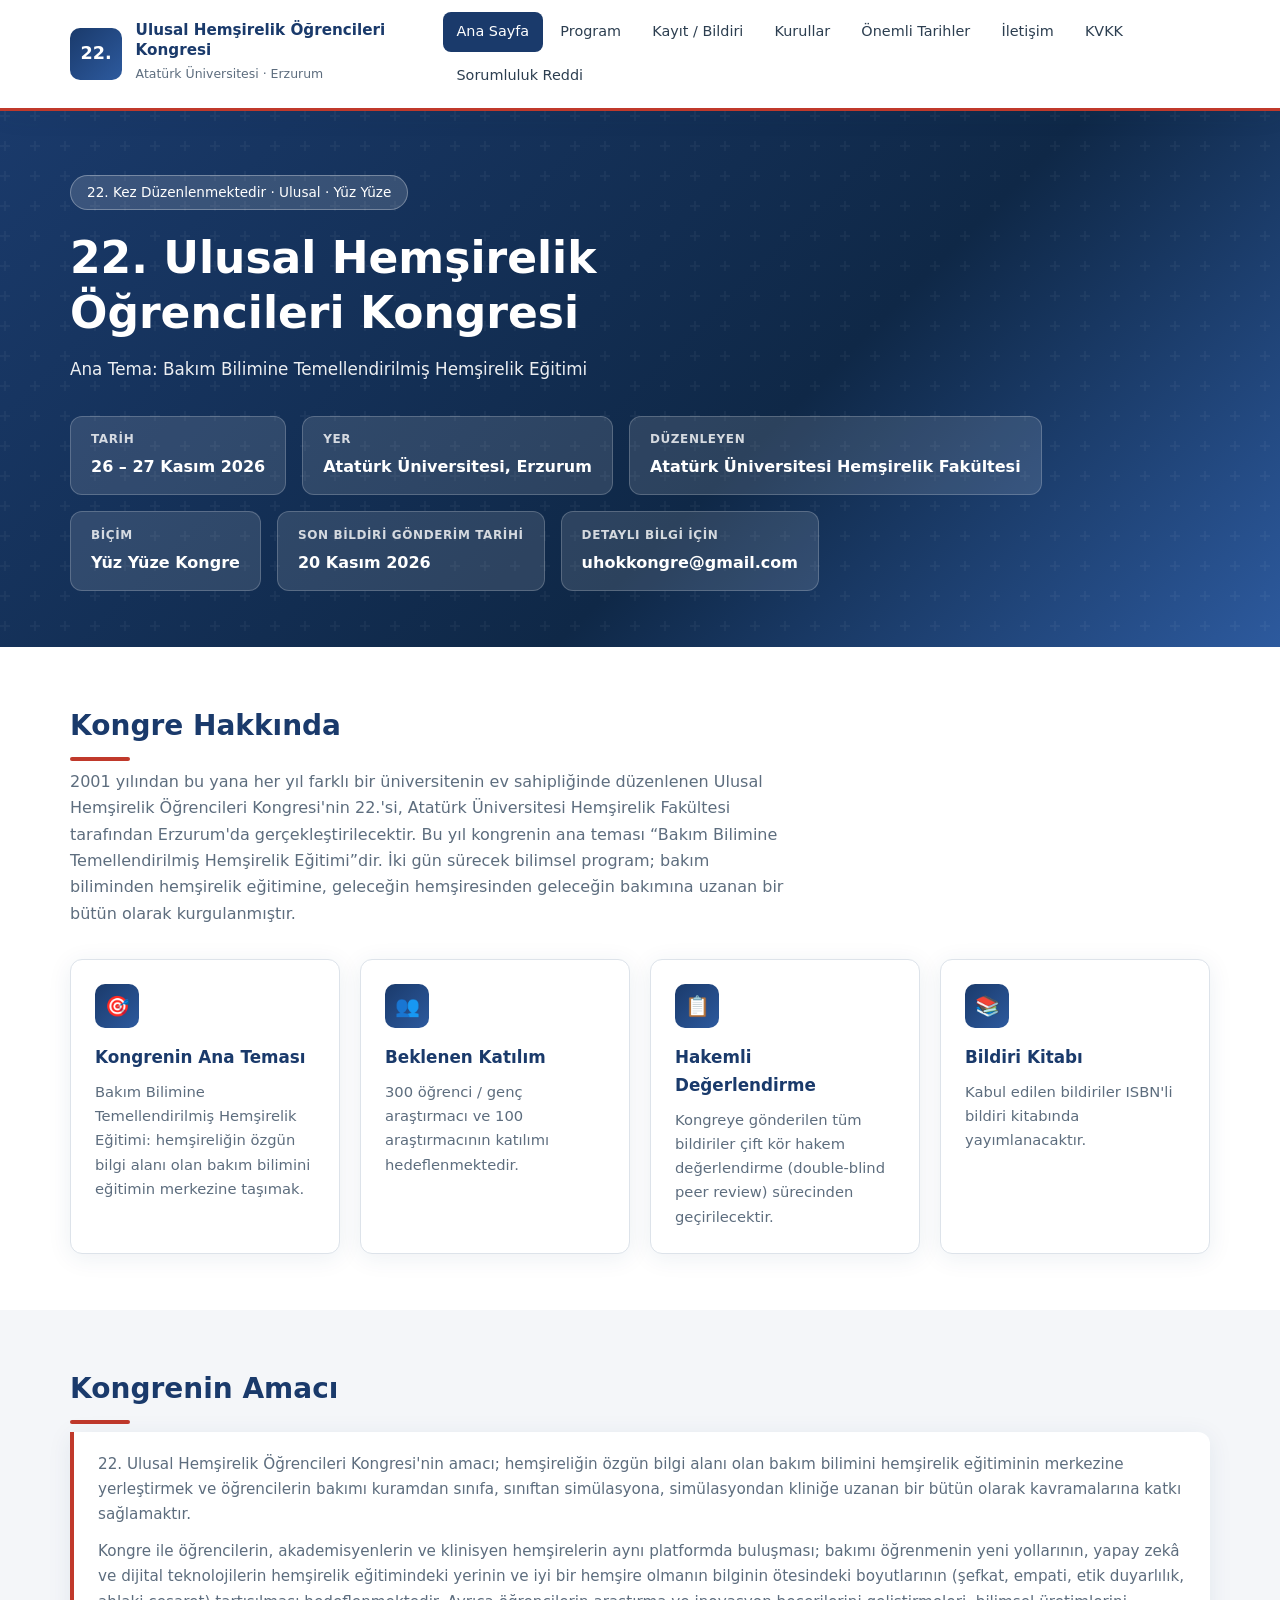
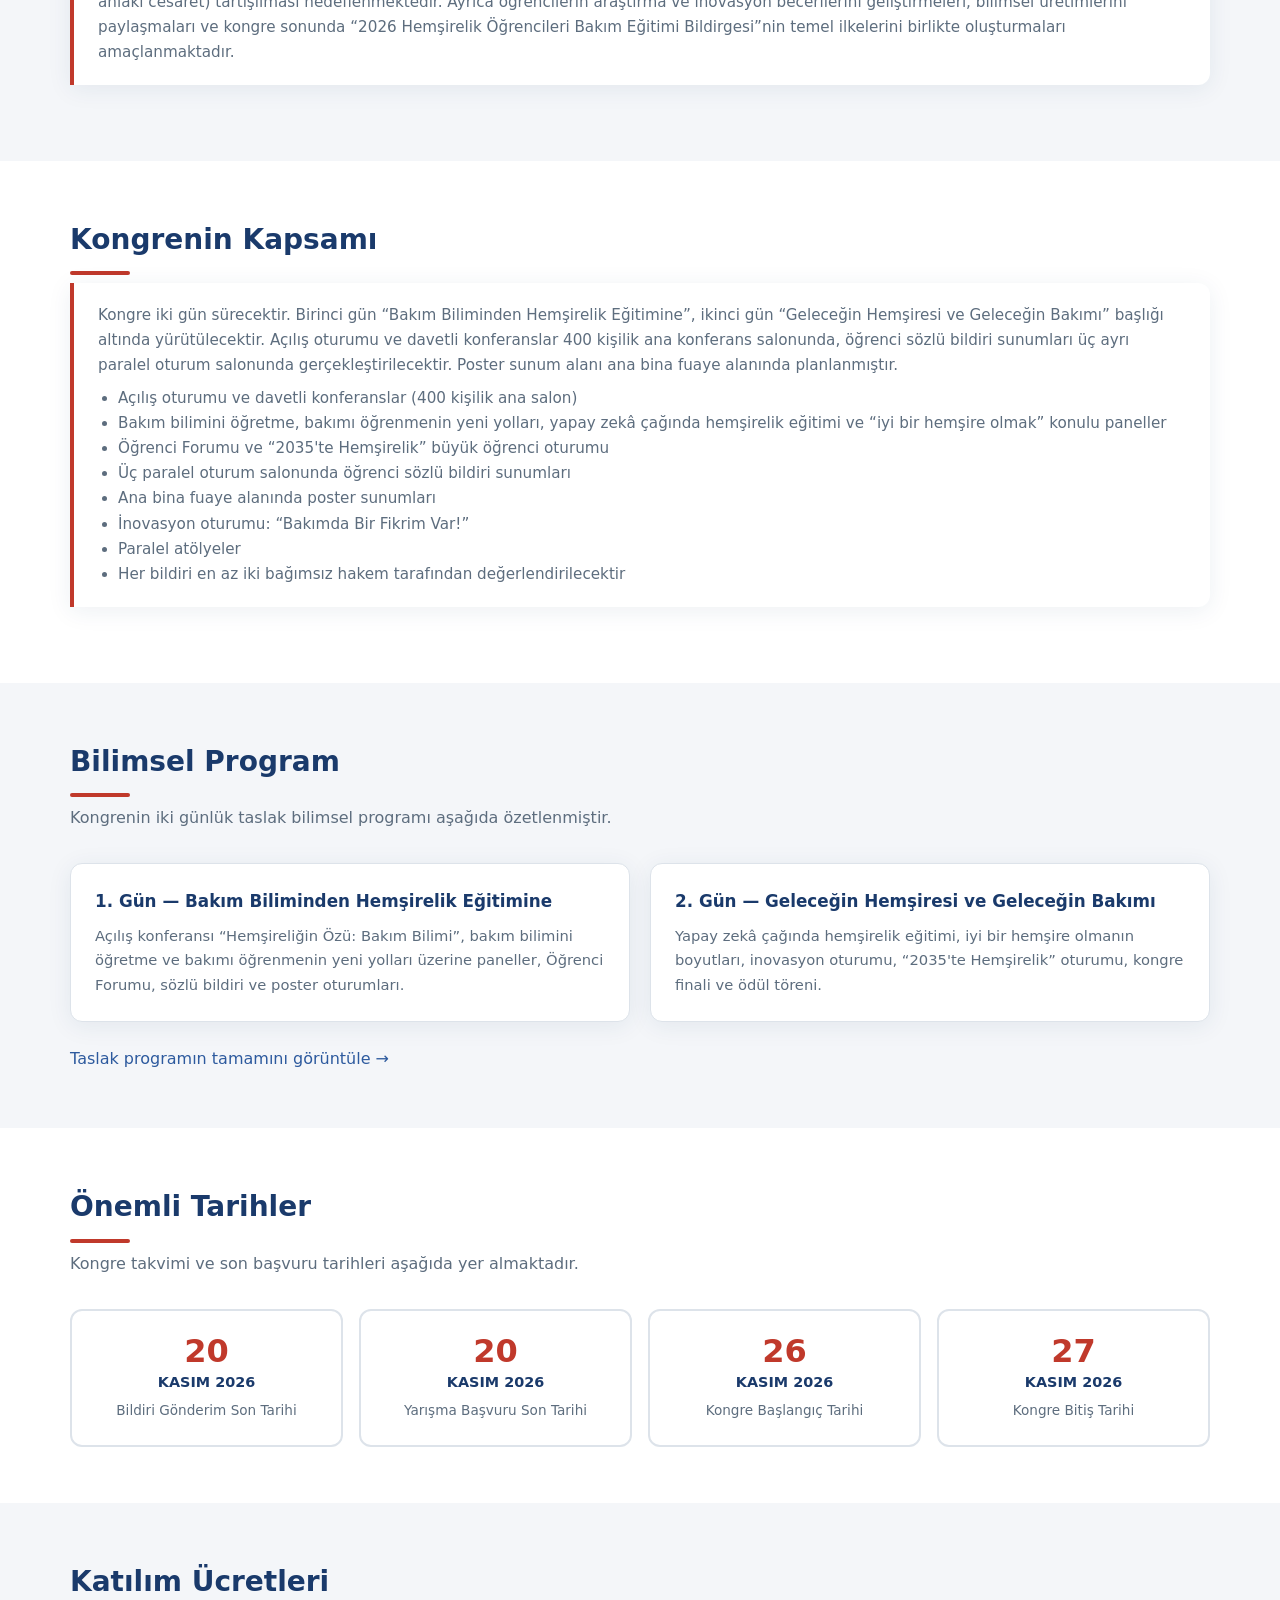
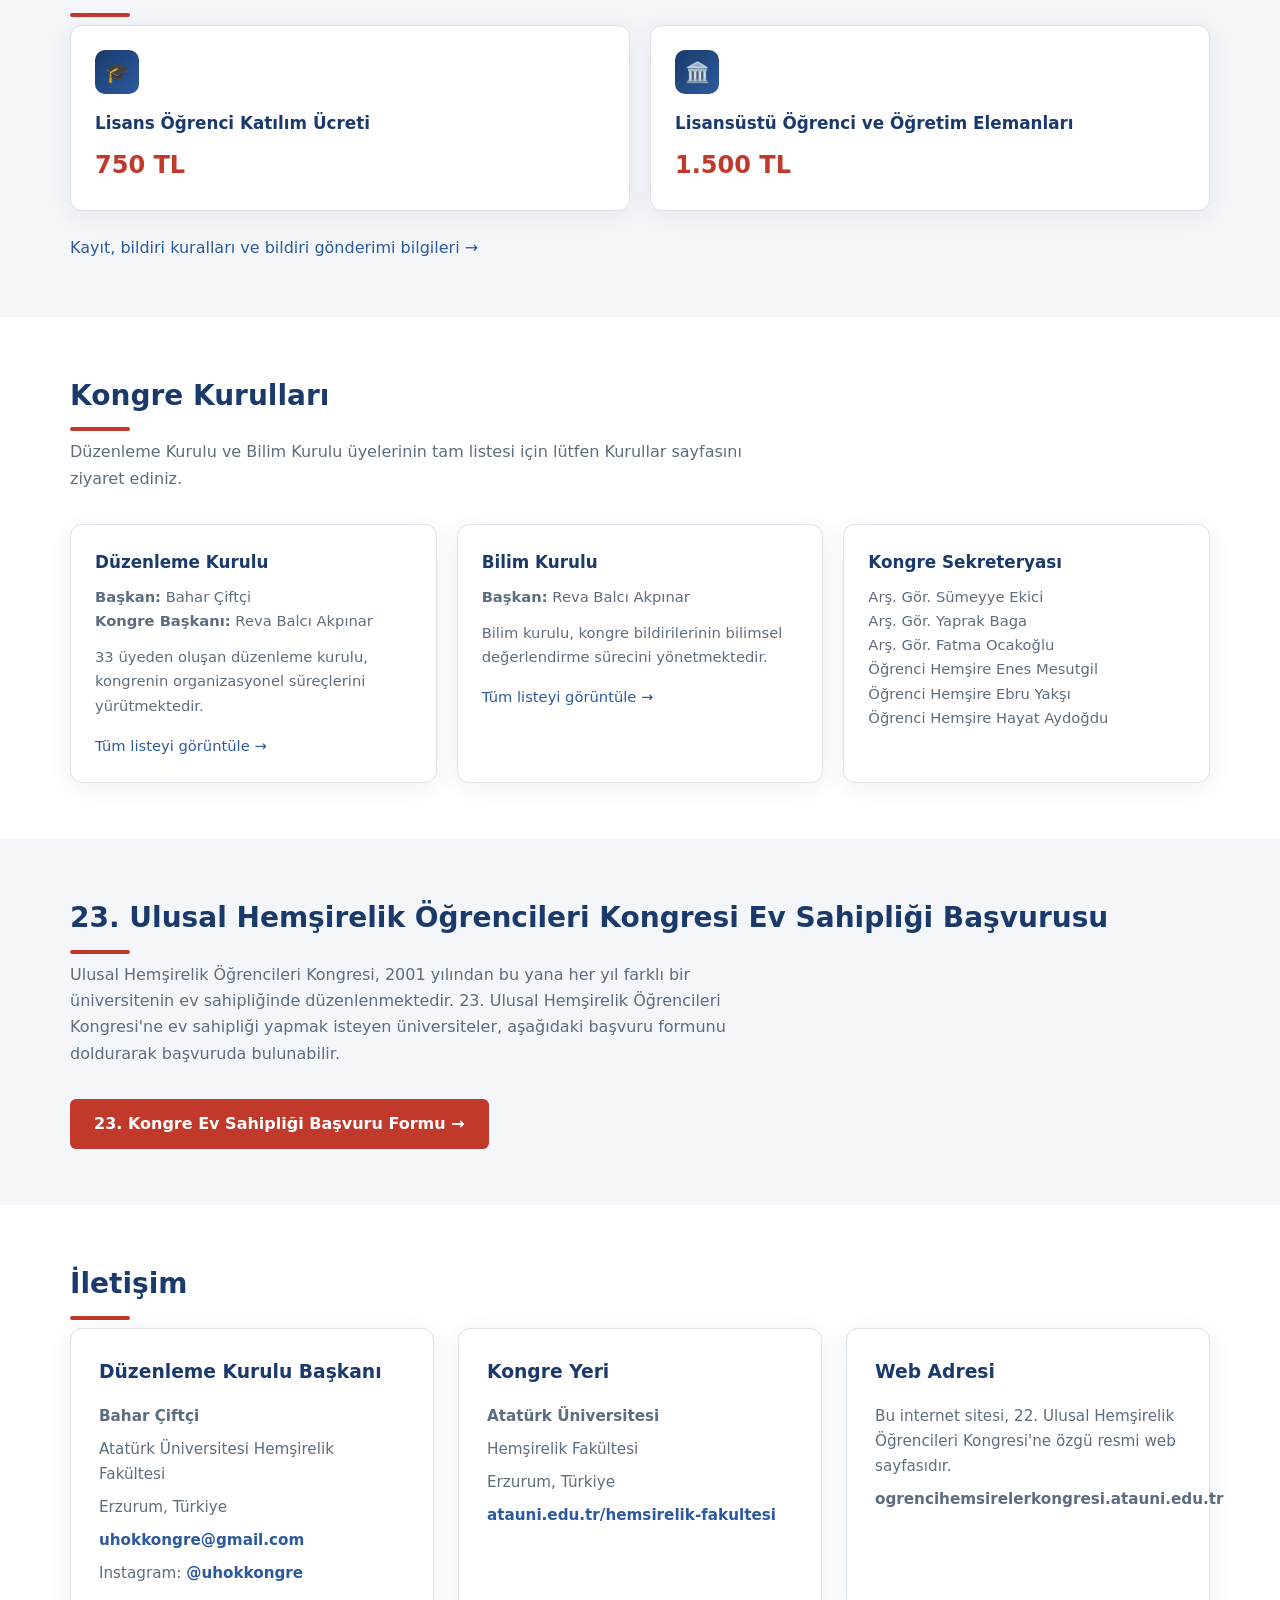
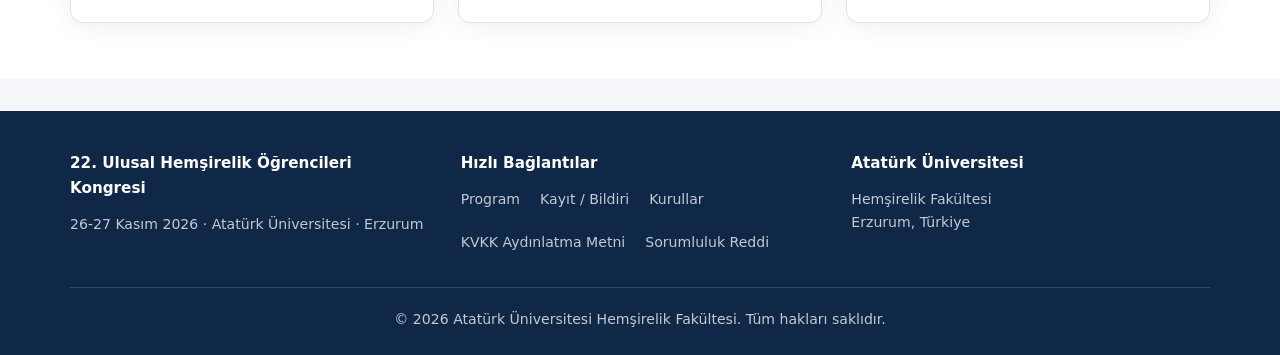
==== commit 5950f850: "Add files via upload" ====
--- a/22-ulusal-ogrenci-hemsireler-kongresi/index.html
+++ b/22-ulusal-ogrenci-hemsireler-kongresi/index.html
@@ -23,6 +23,7 @@
         <ul>
           <li><a href="index.html">Ana Sayfa</a></li>
           <li><a href="program.html">Program</a></li>
+          <li><a href="kayit-bildiri.html">Kayıt / Bildiri</a></li>
           <li><a href="kurullar.html">Kurullar</a></li>
           <li><a href="index.html#tarihler">Önemli Tarihler</a></li>
           <li><a href="index.html#iletisim">İletişim</a></li>
@@ -56,6 +57,14 @@
         <div class="hero-meta-item">
           <strong>Biçim</strong>
           <span>Yüz Yüze Kongre</span>
+        </div>
+        <div class="hero-meta-item">
+          <strong>Son Bildiri Gönderim Tarihi</strong>
+          <span>20 Kasım 2026</span>
+        </div>
+        <div class="hero-meta-item">
+          <strong>Detaylı Bilgi İçin</strong>
+          <span><a href="mailto:uhokkongre@gmail.com" style="color: inherit;">uhokkongre@gmail.com</a></span>
         </div>
       </div>
     </div>
@@ -181,15 +190,16 @@
       <div class="cards-grid">
         <div class="card">
           <div class="card-icon">🎓</div>
-          <h3>Öğrenci Katılım Ücreti</h3>
-          <p><strong style="color: var(--accent); font-size: 1.5rem;">500 TL</strong></p>
+          <h3>Lisans Öğrenci Katılım Ücreti</h3>
+          <p><strong style="color: var(--accent); font-size: 1.5rem;">750 TL</strong></p>
         </div>
         <div class="card">
           <div class="card-icon">🏛️</div>
-          <h3>Öğretim Üyesi / Diğer</h3>
+          <h3>Lisansüstü Öğrenci ve Öğretim Elemanları</h3>
           <p><strong style="color: var(--accent); font-size: 1.5rem;">1.500 TL</strong></p>
         </div>
       </div>
+      <p style="margin-top: 1.5rem;"><a href="kayit-bildiri.html">Kayıt, bildiri kuralları ve bildiri gönderimi bilgileri →</a></p>
     </div>
   </section>
 
@@ -226,7 +236,19 @@
     </div>
   </section>
 
-  <section id="iletisim">
+  <section id="ev-sahipligi">
+    <div class="container">
+      <h2 class="section-title">23. Ulusal Hemşirelik Öğrencileri Kongresi Ev Sahipliği Başvurusu</h2>
+      <p class="section-lead">
+        Ulusal Hemşirelik Öğrencileri Kongresi, 2001 yılından bu yana her yıl farklı bir üniversitenin ev sahipliğinde düzenlenmektedir. 23. Ulusal Hemşirelik Öğrencileri Kongresi'ne ev sahipliği yapmak isteyen üniversiteler, aşağıdaki başvuru formunu doldurarak başvuruda bulunabilir.
+      </p>
+      <p>
+        <a href="https://docs.google.com/forms/d/e/1FAIpQLSc6E20z9NytxzFAMmt4aZ7PiHyw7uRvbE879nSxWnuPoL45ag/viewform?usp=header" target="_blank" rel="noopener" style="display: inline-block; padding: 0.75rem 1.5rem; background: var(--accent); color: #fff; border-radius: 6px; text-decoration: none; font-weight: 600;">23. Kongre Ev Sahipliği Başvuru Formu →</a>
+      </p>
+    </div>
+  </section>
+
+  <section id="iletisim" class="bg-white">
     <div class="container">
       <h2 class="section-title">İletişim</h2>
       <div class="contact-grid">
@@ -265,6 +287,7 @@
           <h4>Hızlı Bağlantılar</h4>
           <div class="footer-links">
             <a href="program.html">Program</a>
+            <a href="kayit-bildiri.html">Kayıt / Bildiri</a>
             <a href="kurullar.html">Kurullar</a>
             <a href="kvkk.html">KVKK Aydınlatma Metni</a>
             <a href="sorumluluk-reddi.html">Sorumluluk Reddi</a>
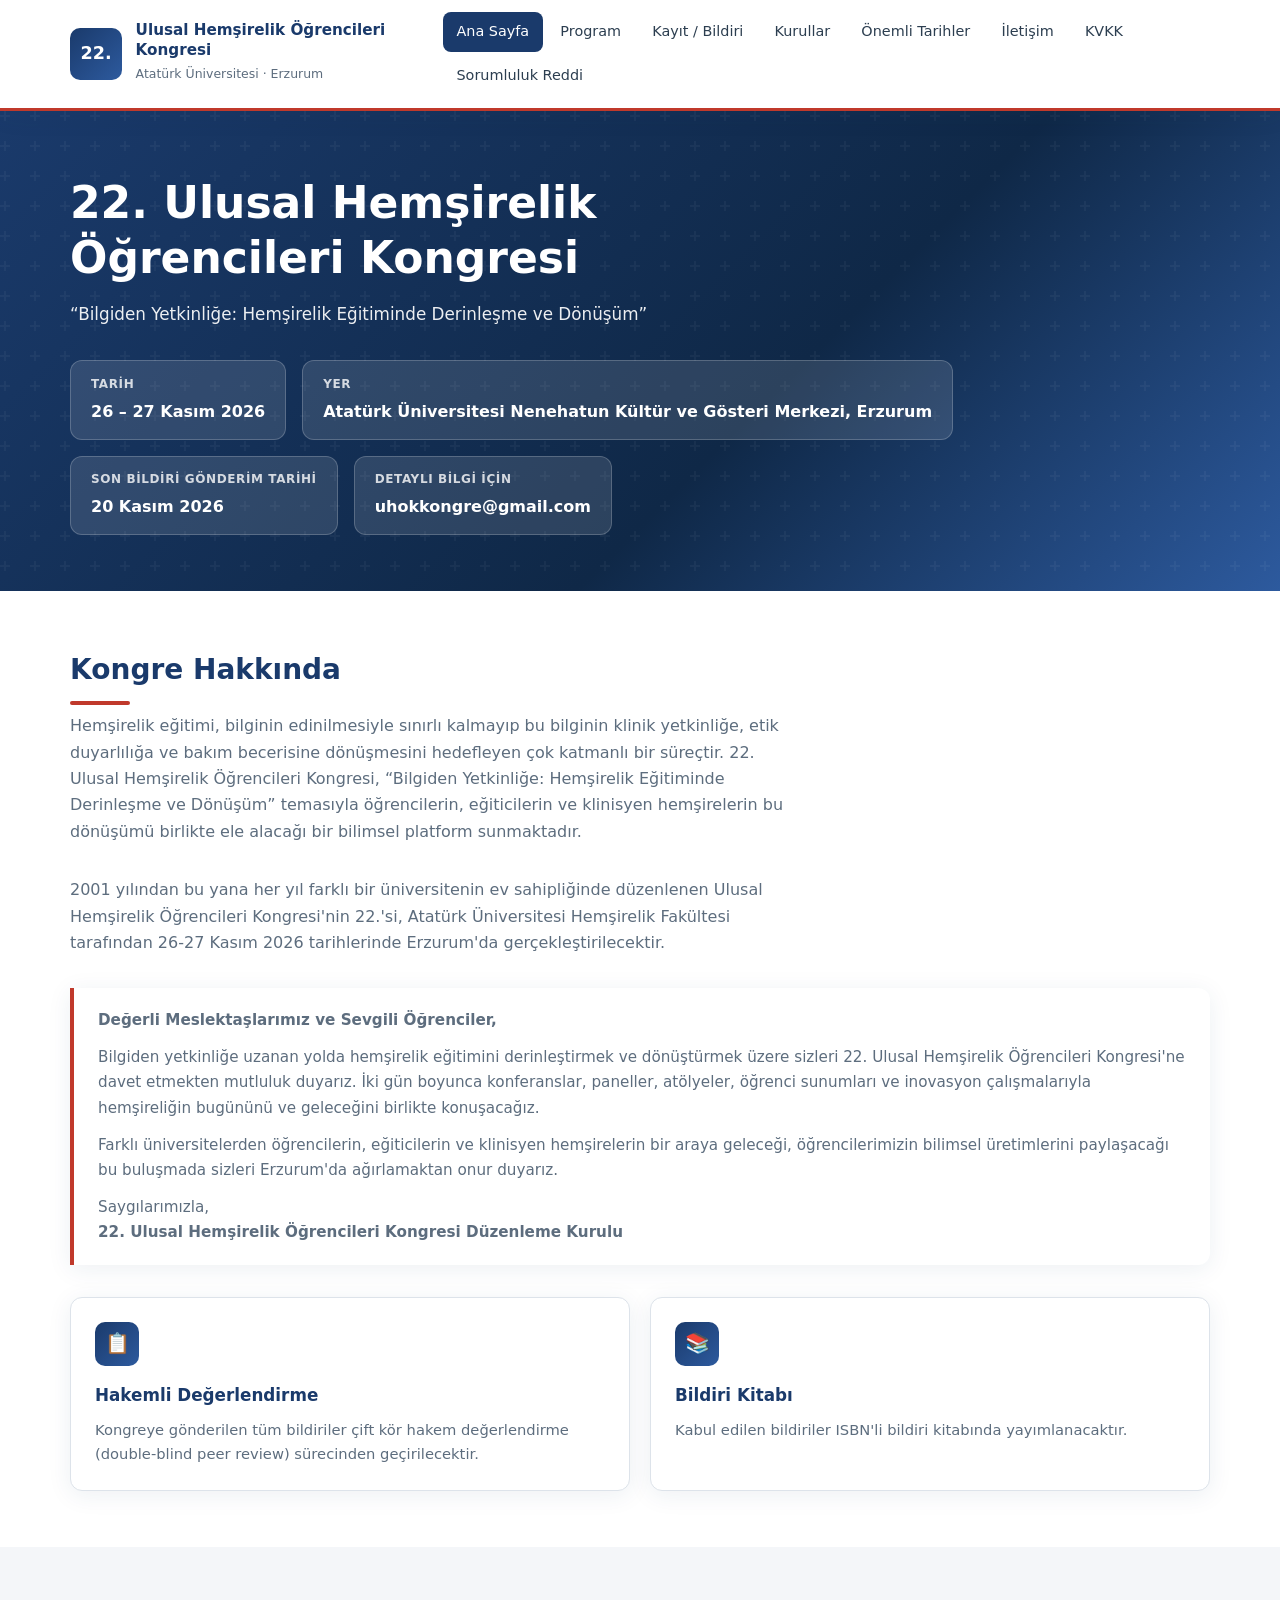
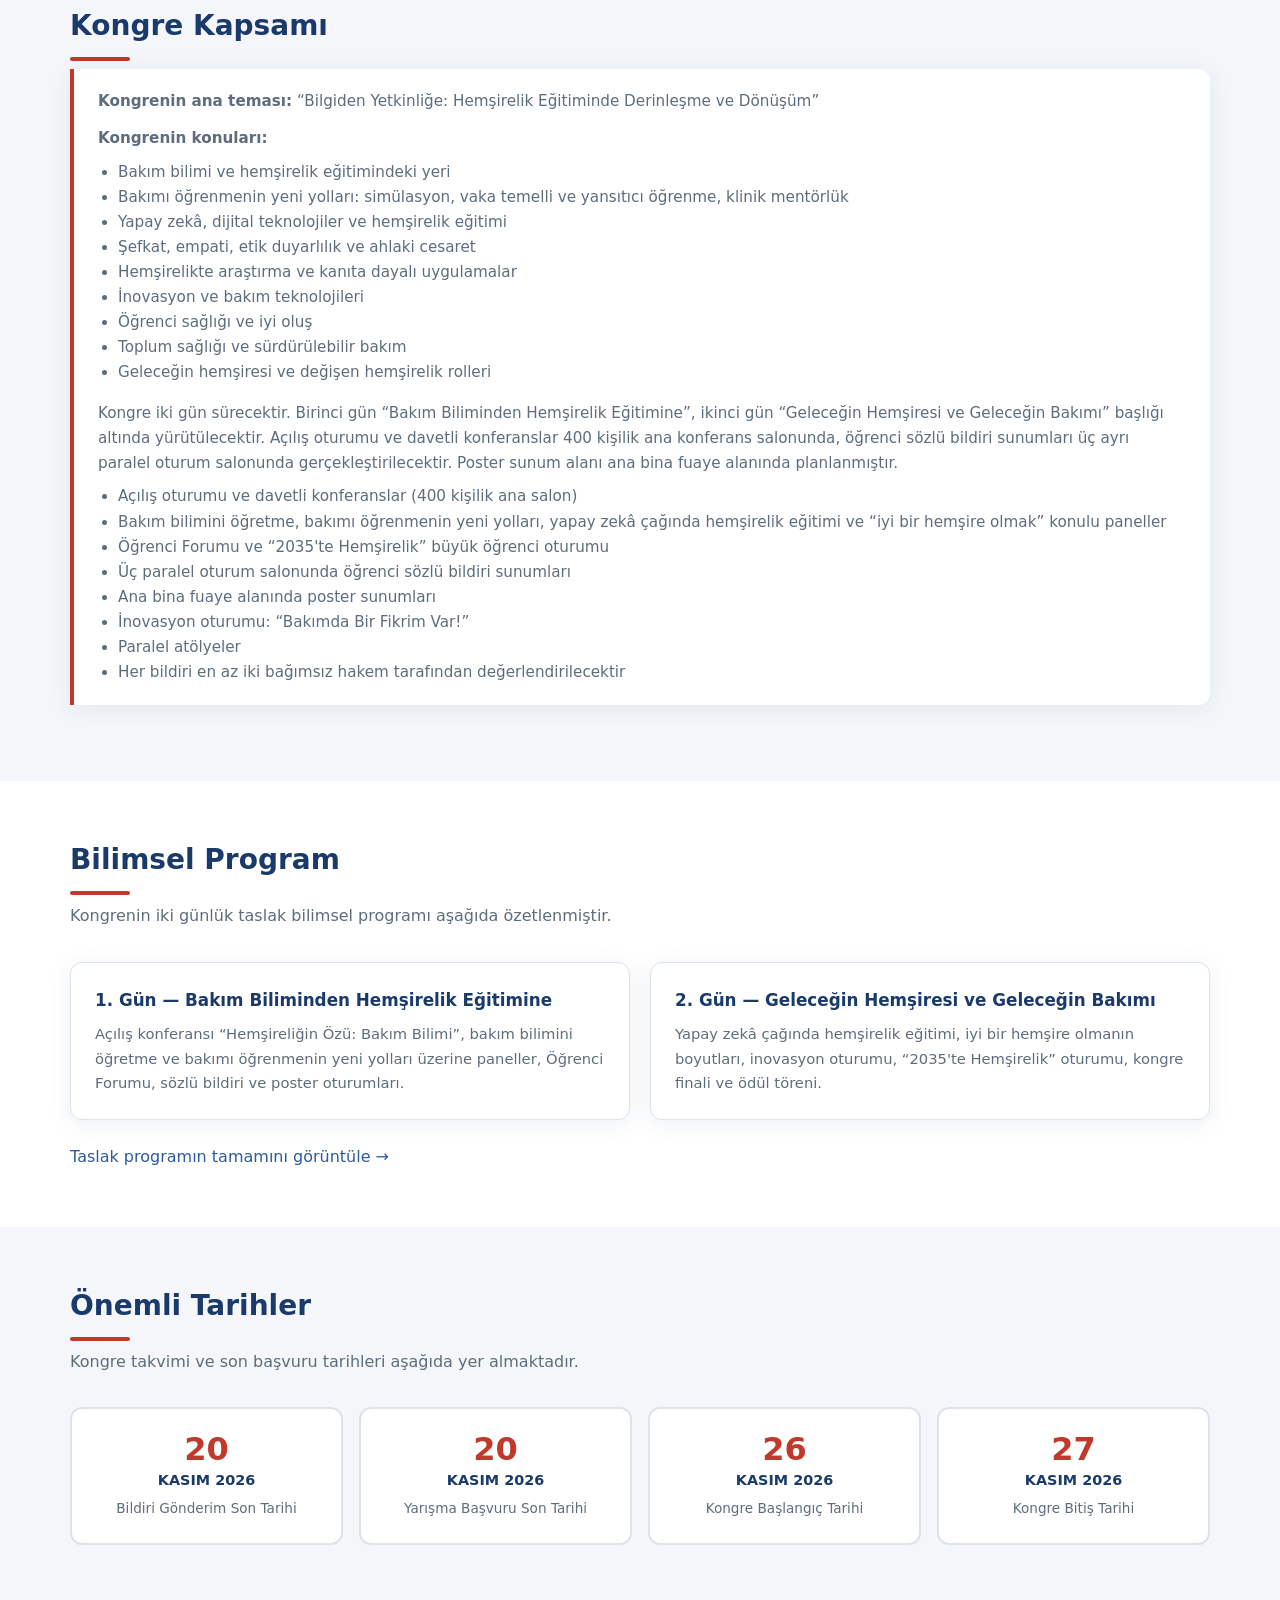
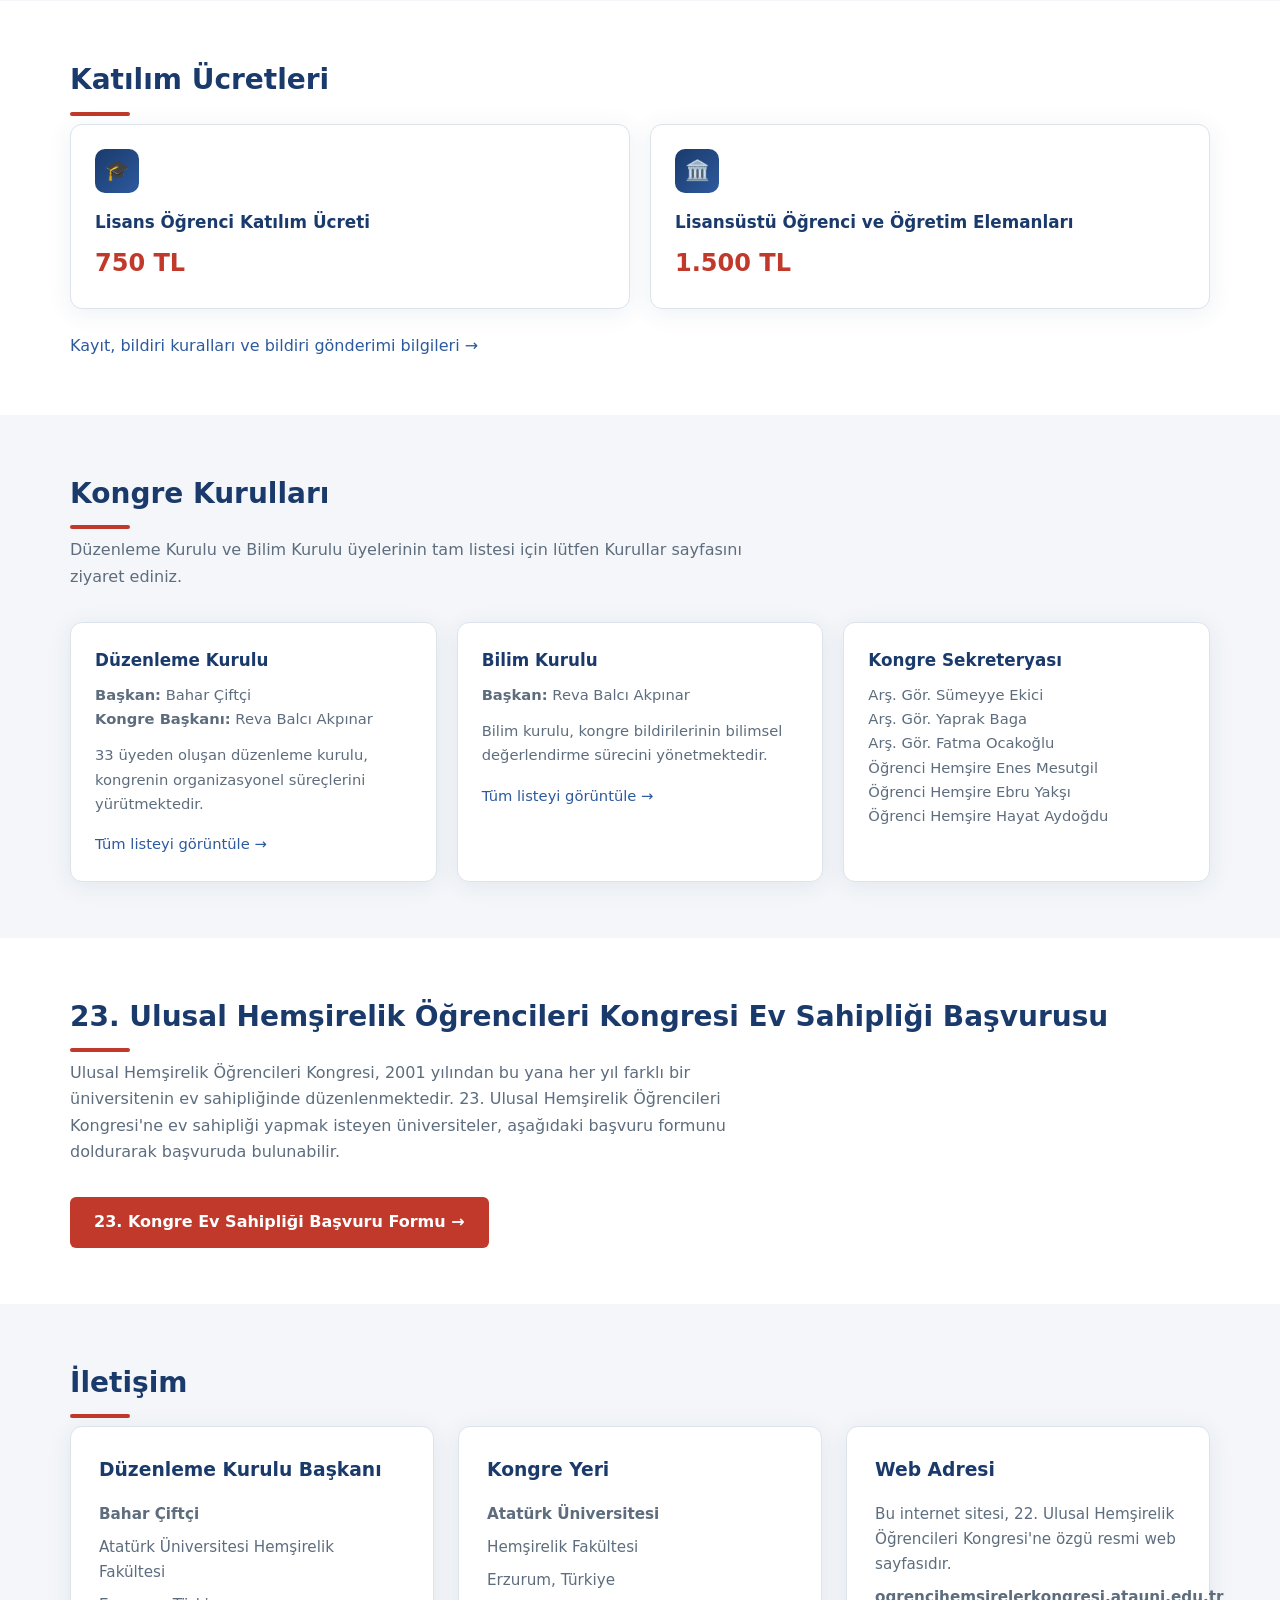
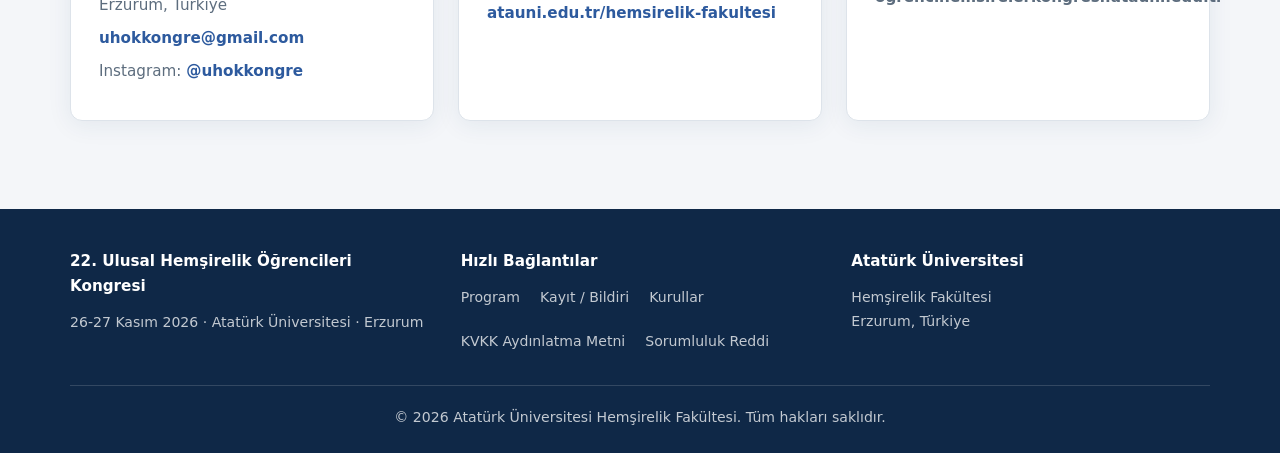
==== commit 1f7a2346: "Add files via upload" ====
--- a/22-ulusal-ogrenci-hemsireler-kongresi/index.html
+++ b/22-ulusal-ogrenci-hemsireler-kongresi/index.html
@@ -3,7 +3,7 @@
 <head>
   <meta charset="UTF-8">
   <meta name="viewport" content="width=device-width, initial-scale=1.0">
-  <meta name="description" content="22. Ulusal Hemşirelik Öğrencileri Kongresi — Bakım Bilimine Temellendirilmiş Hemşirelik Eğitimi · 26-27 Kasım 2026, Atatürk Üniversitesi, Erzurum">
+  <meta name="description" content="22. Ulusal Hemşirelik Öğrencileri Kongresi — “Bilgiden Yetkinliğe: Hemşirelik Eğitiminde Derinleşme ve Dönüşüm” · 26-27 Kasım 2026, Atatürk Üniversitesi, Erzurum">
   <title>22. Ulusal Hemşirelik Öğrencileri Kongresi</title>
   <link rel="stylesheet" href="css/style.css">
 </head>
@@ -36,10 +36,9 @@
 
   <section class="hero">
     <div class="container">
-      <span class="hero-badge">22. Kez Düzenlenmektedir · Ulusal · Yüz Yüze</span>
       <h1>22. Ulusal Hemşirelik Öğrencileri Kongresi</h1>
       <p class="hero-sub">
-        Ana Tema: Bakım Bilimine Temellendirilmiş Hemşirelik Eğitimi
+        “Bilgiden Yetkinliğe: Hemşirelik Eğitiminde Derinleşme ve Dönüşüm”
       </p>
       <div class="hero-meta">
         <div class="hero-meta-item">
@@ -48,15 +47,7 @@
         </div>
         <div class="hero-meta-item">
           <strong>Yer</strong>
-          <span>Atatürk Üniversitesi, Erzurum</span>
-        </div>
-        <div class="hero-meta-item">
-          <strong>Düzenleyen</strong>
-          <span>Atatürk Üniversitesi Hemşirelik Fakültesi</span>
-        </div>
-        <div class="hero-meta-item">
-          <strong>Biçim</strong>
-          <span>Yüz Yüze Kongre</span>
+          <span>Atatürk Üniversitesi Nenehatun Kültür ve Gösteri Merkezi, Erzurum</span>
         </div>
         <div class="hero-meta-item">
           <strong>Son Bildiri Gönderim Tarihi</strong>
@@ -74,20 +65,27 @@
     <div class="container">
       <h2 class="section-title">Kongre Hakkında</h2>
       <p class="section-lead">
-        2001 yılından bu yana her yıl farklı bir üniversitenin ev sahipliğinde düzenlenen Ulusal Hemşirelik Öğrencileri Kongresi'nin 22.'si, Atatürk Üniversitesi Hemşirelik Fakültesi tarafından Erzurum'da gerçekleştirilecektir. Bu yıl kongrenin ana teması “Bakım Bilimine Temellendirilmiş Hemşirelik Eğitimi”dir. İki gün sürecek bilimsel program; bakım biliminden hemşirelik eğitimine, geleceğin hemşiresinden geleceğin bakımına uzanan bir bütün olarak kurgulanmıştır.
-      </p>
+        Hemşirelik eğitimi, bilginin edinilmesiyle sınırlı kalmayıp bu bilginin klinik yetkinliğe, etik duyarlılığa ve bakım becerisine dönüşmesini hedefleyen çok katmanlı bir süreçtir. 22. Ulusal Hemşirelik Öğrencileri Kongresi, “Bilgiden Yetkinliğe: Hemşirelik Eğitiminde Derinleşme ve Dönüşüm” temasıyla öğrencilerin, eğiticilerin ve klinisyen hemşirelerin bu dönüşümü birlikte ele alacağı bir bilimsel platform sunmaktadır.
+      </p>
+      <p class="section-lead">
+        2001 yılından bu yana her yıl farklı bir üniversitenin ev sahipliğinde düzenlenen Ulusal Hemşirelik Öğrencileri Kongresi'nin 22.'si, Atatürk Üniversitesi Hemşirelik Fakültesi tarafından 26-27 Kasım 2026 tarihlerinde Erzurum'da gerçekleştirilecektir.
+      </p>
+
+      <div class="info-box" style="margin: 1.5rem 0 2rem;">
+        <p><strong>Değerli Meslektaşlarımız ve Sevgili Öğrenciler,</strong></p>
+        <p style="margin-top: 0.75rem;">
+          Bilgiden yetkinliğe uzanan yolda hemşirelik eğitimini derinleştirmek ve dönüştürmek üzere sizleri 22. Ulusal Hemşirelik Öğrencileri Kongresi'ne davet etmekten mutluluk duyarız. İki gün boyunca konferanslar, paneller, atölyeler, öğrenci sunumları ve inovasyon çalışmalarıyla hemşireliğin bugününü ve geleceğini birlikte konuşacağız.
+        </p>
+        <p style="margin-top: 0.75rem;">
+          Farklı üniversitelerden öğrencilerin, eğiticilerin ve klinisyen hemşirelerin bir araya geleceği, öğrencilerimizin bilimsel üretimlerini paylaşacağı bu buluşmada sizleri Erzurum'da ağırlamaktan onur duyarız.
+        </p>
+        <p style="margin-top: 0.75rem;">
+          Saygılarımızla,<br>
+          <strong>22. Ulusal Hemşirelik Öğrencileri Kongresi Düzenleme Kurulu</strong>
+        </p>
+      </div>
 
       <div class="cards-grid">
-        <div class="card">
-          <div class="card-icon">🎯</div>
-          <h3>Kongrenin Ana Teması</h3>
-          <p>Bakım Bilimine Temellendirilmiş Hemşirelik Eğitimi: hemşireliğin özgün bilgi alanı olan bakım bilimini eğitimin merkezine taşımak.</p>
-        </div>
-        <div class="card">
-          <div class="card-icon">👥</div>
-          <h3>Beklenen Katılım</h3>
-          <p>300 öğrenci / genç araştırmacı ve 100 araştırmacının katılımı hedeflenmektedir.</p>
-        </div>
         <div class="card">
           <div class="card-icon">📋</div>
           <h3>Hakemli Değerlendirme</h3>
@@ -102,25 +100,24 @@
     </div>
   </section>
 
-  <section id="amac">
-    <div class="container">
-      <h2 class="section-title">Kongrenin Amacı</h2>
+  <section id="kapsam">
+    <div class="container">
+      <h2 class="section-title">Kongre Kapsamı</h2>
       <div class="info-box">
-        <p>
-          22. Ulusal Hemşirelik Öğrencileri Kongresi'nin amacı; hemşireliğin özgün bilgi alanı olan bakım bilimini hemşirelik eğitiminin merkezine yerleştirmek ve öğrencilerin bakımı kuramdan sınıfa, sınıftan simülasyona, simülasyondan kliniğe uzanan bir bütün olarak kavramalarına katkı sağlamaktır.
-        </p>
-        <p style="margin-top: 0.75rem;">
-          Kongre ile öğrencilerin, akademisyenlerin ve klinisyen hemşirelerin aynı platformda buluşması; bakımı öğrenmenin yeni yollarının, yapay zekâ ve dijital teknolojilerin hemşirelik eğitimindeki yerinin ve iyi bir hemşire olmanın bilginin ötesindeki boyutlarının (şefkat, empati, etik duyarlılık, ahlaki cesaret) tartışılması hedeflenmektedir. Ayrıca öğrencilerin araştırma ve inovasyon becerilerini geliştirmeleri, bilimsel üretimlerini paylaşmaları ve kongre sonunda “2026 Hemşirelik Öğrencileri Bakım Eğitimi Bildirgesi”nin temel ilkelerini birlikte oluşturmaları amaçlanmaktadır.
-        </p>
-      </div>
-    </div>
-  </section>
-
-  <section id="kapsam" class="bg-white">
-    <div class="container">
-      <h2 class="section-title">Kongrenin Kapsamı</h2>
-      <div class="info-box">
-        <p>
+        <p><strong>Kongrenin ana teması:</strong> “Bilgiden Yetkinliğe: Hemşirelik Eğitiminde Derinleşme ve Dönüşüm”</p>
+        <p style="margin-top: 0.75rem;"><strong>Kongrenin konuları:</strong></p>
+        <ul>
+          <li>Bakım bilimi ve hemşirelik eğitimindeki yeri</li>
+          <li>Bakımı öğrenmenin yeni yolları: simülasyon, vaka temelli ve yansıtıcı öğrenme, klinik mentörlük</li>
+          <li>Yapay zekâ, dijital teknolojiler ve hemşirelik eğitimi</li>
+          <li>Şefkat, empati, etik duyarlılık ve ahlaki cesaret</li>
+          <li>Hemşirelikte araştırma ve kanıta dayalı uygulamalar</li>
+          <li>İnovasyon ve bakım teknolojileri</li>
+          <li>Öğrenci sağlığı ve iyi oluş</li>
+          <li>Toplum sağlığı ve sürdürülebilir bakım</li>
+          <li>Geleceğin hemşiresi ve değişen hemşirelik rolleri</li>
+        </ul>
+        <p style="margin-top: 1rem;">
           Kongre iki gün sürecektir. Birinci gün “Bakım Biliminden Hemşirelik Eğitimine”, ikinci gün “Geleceğin Hemşiresi ve Geleceğin Bakımı” başlığı altında yürütülecektir. Açılış oturumu ve davetli konferanslar 400 kişilik ana konferans salonunda, öğrenci sözlü bildiri sunumları üç ayrı paralel oturum salonunda gerçekleştirilecektir. Poster sunum alanı ana bina fuaye alanında planlanmıştır.
         </p>
         <ul>
@@ -137,7 +134,7 @@
     </div>
   </section>
 
-  <section id="program-ozet">
+  <section id="program-ozet" class="bg-white">
     <div class="container">
       <h2 class="section-title">Bilimsel Program</h2>
       <p class="section-lead">Kongrenin iki günlük taslak bilimsel programı aşağıda özetlenmiştir.</p>
@@ -155,7 +152,7 @@
     </div>
   </section>
 
-  <section id="tarihler" class="bg-white">
+  <section id="tarihler">
     <div class="container">
       <h2 class="section-title">Önemli Tarihler</h2>
       <p class="section-lead">Kongre takvimi ve son başvuru tarihleri aşağıda yer almaktadır.</p>
@@ -184,7 +181,7 @@
     </div>
   </section>
 
-  <section id="kayit">
+  <section id="kayit" class="bg-white">
     <div class="container">
       <h2 class="section-title">Katılım Ücretleri</h2>
       <div class="cards-grid">
@@ -203,7 +200,7 @@
     </div>
   </section>
 
-  <section id="kurullar-preview" class="bg-white">
+  <section id="kurullar-preview">
     <div class="container">
       <h2 class="section-title">Kongre Kurulları</h2>
       <p class="section-lead">
@@ -236,7 +233,7 @@
     </div>
   </section>
 
-  <section id="ev-sahipligi">
+  <section id="ev-sahipligi" class="bg-white">
     <div class="container">
       <h2 class="section-title">23. Ulusal Hemşirelik Öğrencileri Kongresi Ev Sahipliği Başvurusu</h2>
       <p class="section-lead">
@@ -248,7 +245,7 @@
     </div>
   </section>
 
-  <section id="iletisim" class="bg-white">
+  <section id="iletisim">
     <div class="container">
       <h2 class="section-title">İletişim</h2>
       <div class="contact-grid">
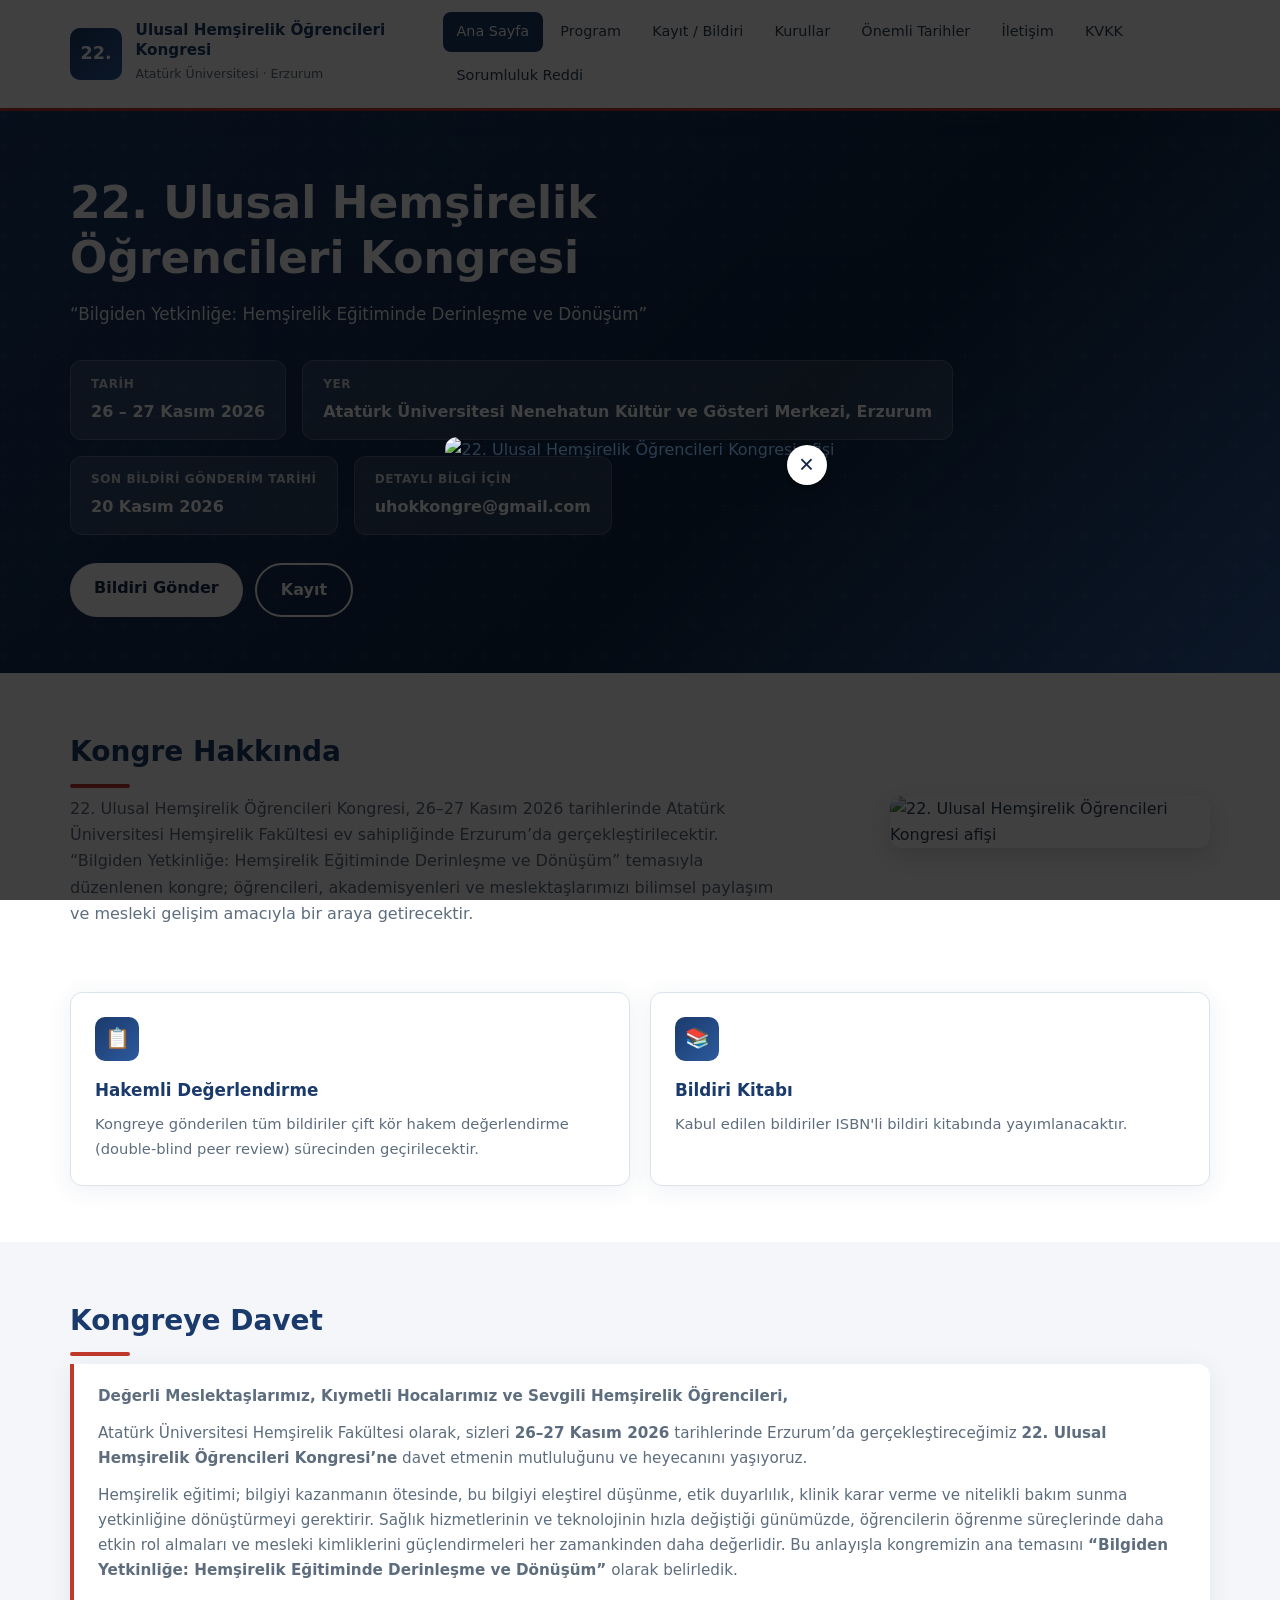
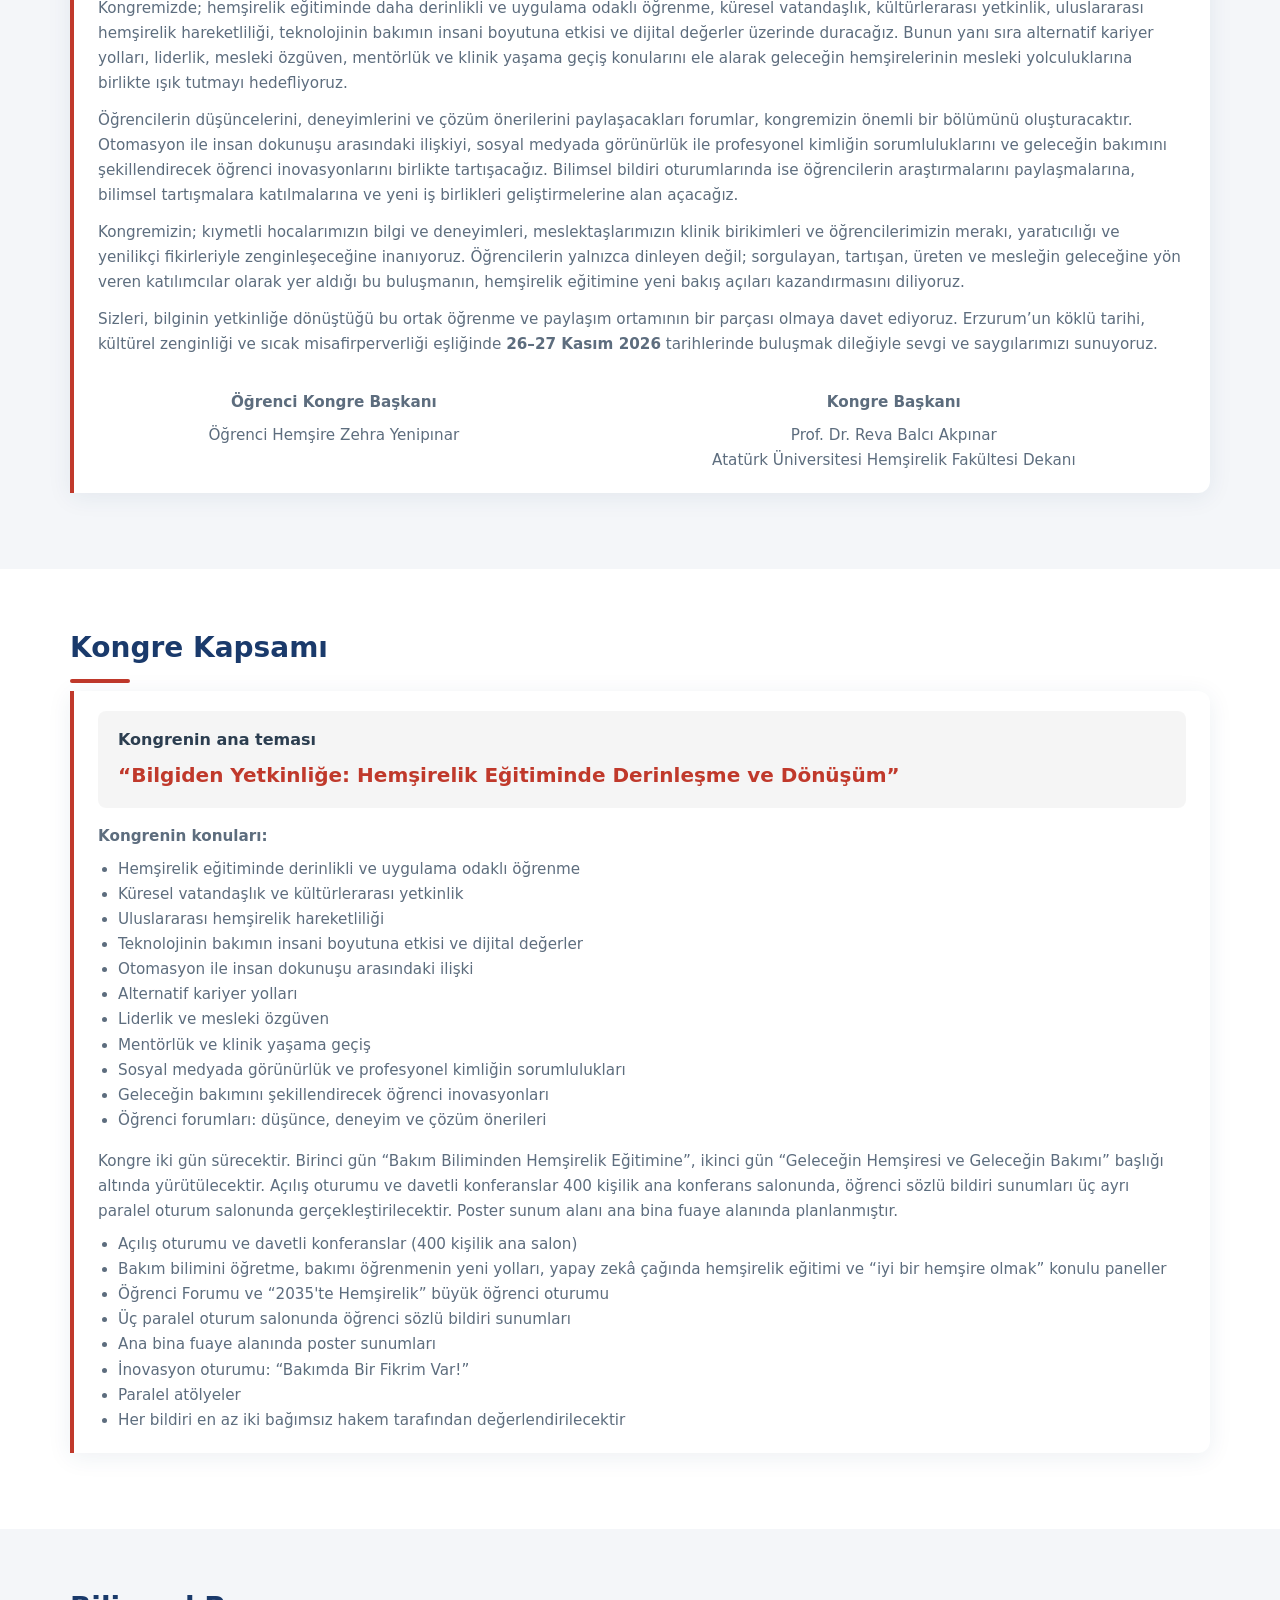
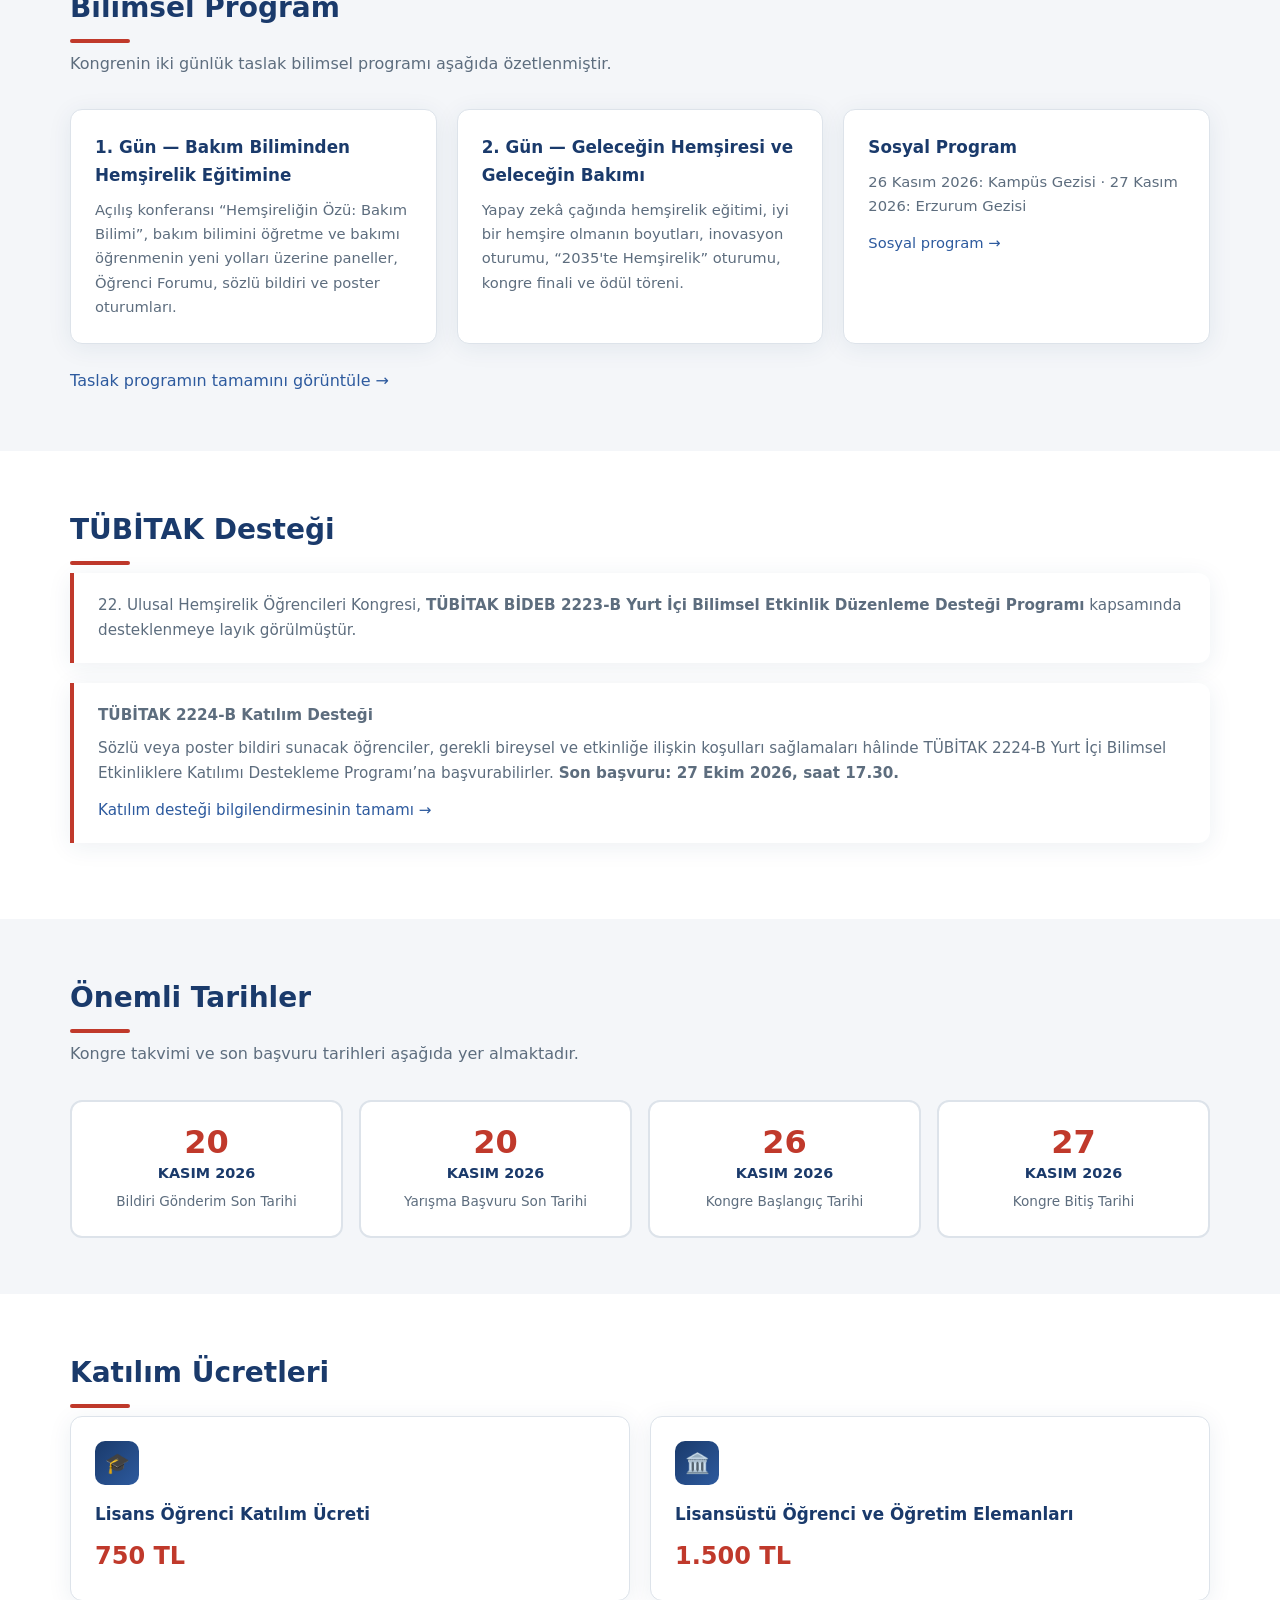
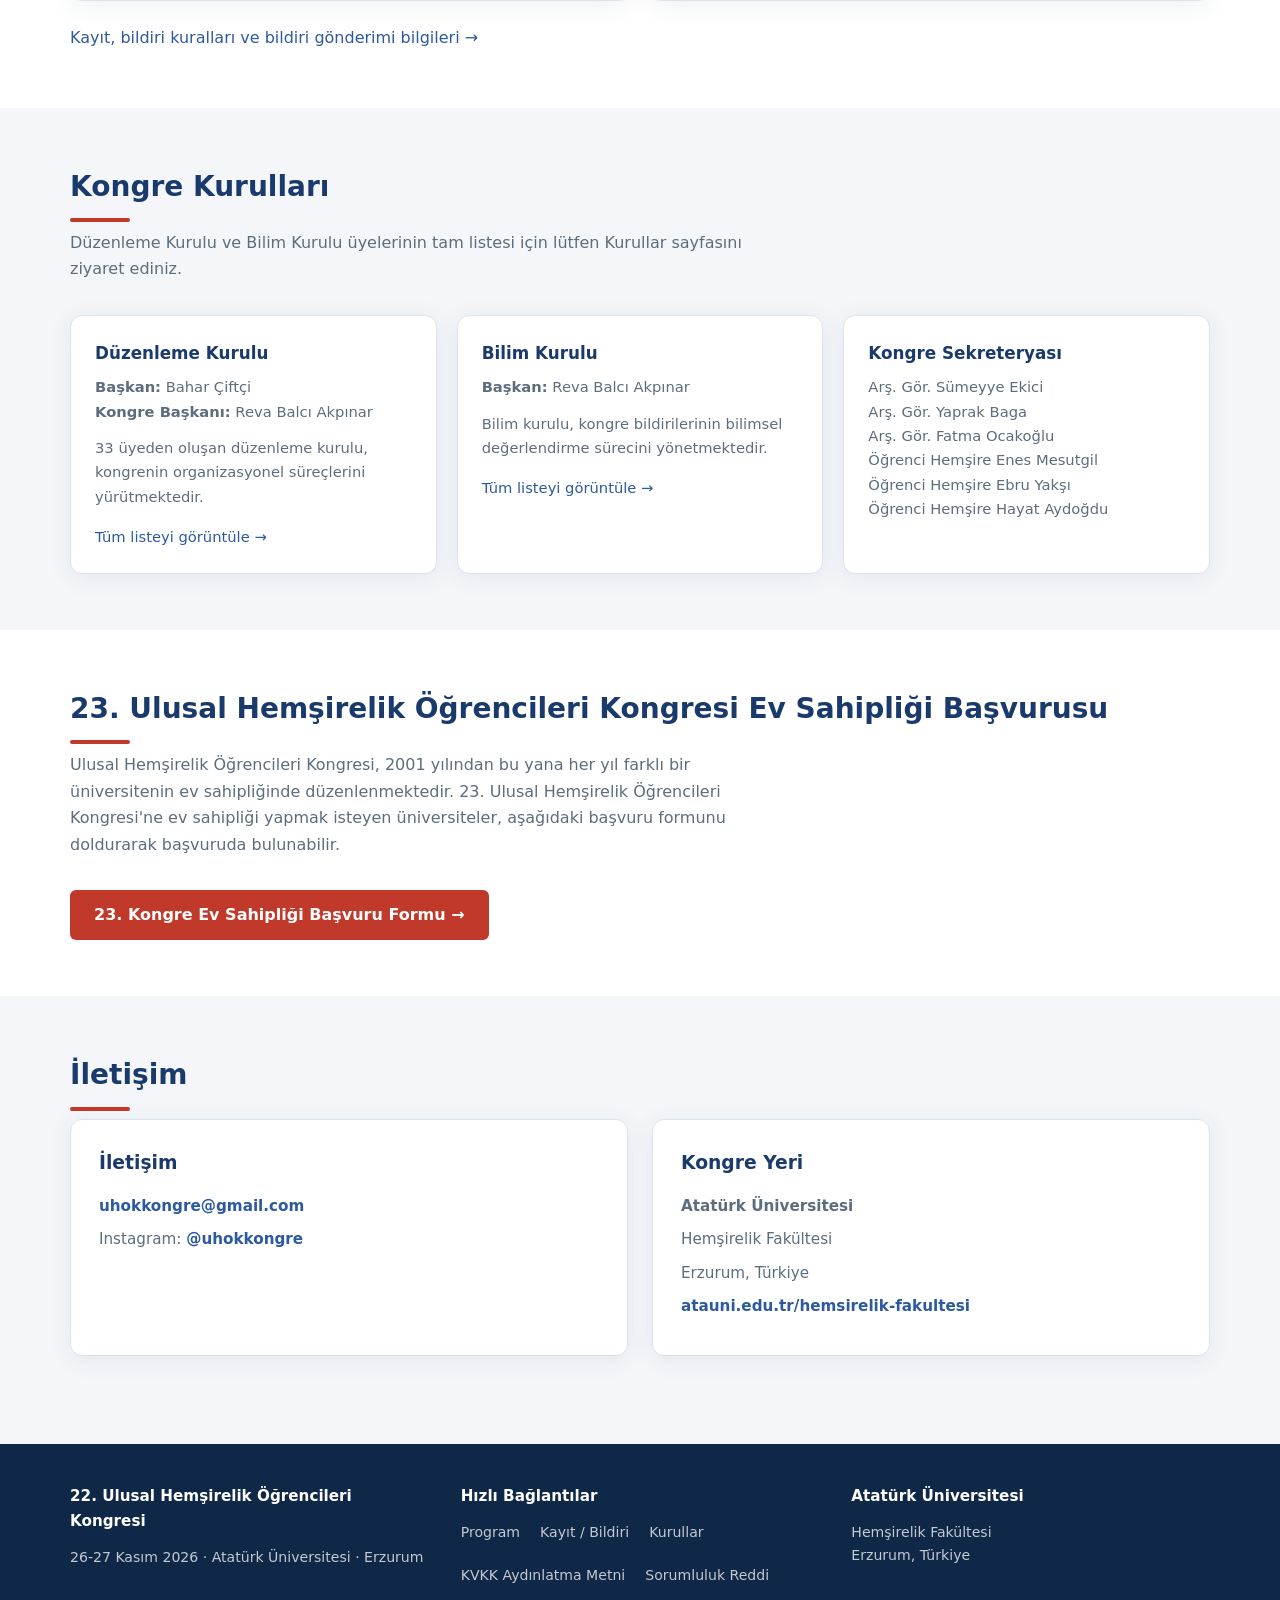
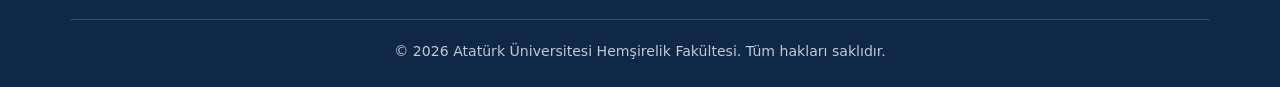
==== commit f4127d80: "Add files via upload" ====
--- a/22-ulusal-ogrenci-hemsireler-kongresi/index.html
+++ b/22-ulusal-ogrenci-hemsireler-kongresi/index.html
@@ -58,34 +58,27 @@
           <span><a href="mailto:uhokkongre@gmail.com" style="color: inherit;">uhokkongre@gmail.com</a></span>
         </div>
       </div>
+      <div style="display: flex; flex-wrap: wrap; gap: 0.75rem; margin-top: 1.75rem;">
+        <a href="kayit-bildiri.html#bildiri-gonderimi" style="display: inline-block; padding: 0.75rem 1.5rem; background: #fff; color: #12274a; border-radius: 999px; text-decoration: none; font-weight: 700;">Bildiri Gönder</a>
+        <a href="kayit-bildiri.html#kayit" style="display: inline-block; padding: 0.75rem 1.5rem; border: 2px solid #fff; color: #fff; border-radius: 999px; text-decoration: none; font-weight: 700;">Kayıt</a>
+      </div>
     </div>
   </section>
 
   <section id="hakkinda" class="bg-white">
     <div class="container">
       <h2 class="section-title">Kongre Hakkında</h2>
-      <p class="section-lead">
-        Hemşirelik eğitimi, bilginin edinilmesiyle sınırlı kalmayıp bu bilginin klinik yetkinliğe, etik duyarlılığa ve bakım becerisine dönüşmesini hedefleyen çok katmanlı bir süreçtir. 22. Ulusal Hemşirelik Öğrencileri Kongresi, “Bilgiden Yetkinliğe: Hemşirelik Eğitiminde Derinleşme ve Dönüşüm” temasıyla öğrencilerin, eğiticilerin ve klinisyen hemşirelerin bu dönüşümü birlikte ele alacağı bir bilimsel platform sunmaktadır.
-      </p>
-      <p class="section-lead">
-        2001 yılından bu yana her yıl farklı bir üniversitenin ev sahipliğinde düzenlenen Ulusal Hemşirelik Öğrencileri Kongresi'nin 22.'si, Atatürk Üniversitesi Hemşirelik Fakültesi tarafından 26-27 Kasım 2026 tarihlerinde Erzurum'da gerçekleştirilecektir.
-      </p>
-
-      <div class="info-box" style="margin: 1.5rem 0 2rem;">
-        <p><strong>Değerli Meslektaşlarımız ve Sevgili Öğrenciler,</strong></p>
-        <p style="margin-top: 0.75rem;">
-          Bilgiden yetkinliğe uzanan yolda hemşirelik eğitimini derinleştirmek ve dönüştürmek üzere sizleri 22. Ulusal Hemşirelik Öğrencileri Kongresi'ne davet etmekten mutluluk duyarız. İki gün boyunca konferanslar, paneller, atölyeler, öğrenci sunumları ve inovasyon çalışmalarıyla hemşireliğin bugününü ve geleceğini birlikte konuşacağız.
-        </p>
-        <p style="margin-top: 0.75rem;">
-          Farklı üniversitelerden öğrencilerin, eğiticilerin ve klinisyen hemşirelerin bir araya geleceği, öğrencilerimizin bilimsel üretimlerini paylaşacağı bu buluşmada sizleri Erzurum'da ağırlamaktan onur duyarız.
-        </p>
-        <p style="margin-top: 0.75rem;">
-          Saygılarımızla,<br>
-          <strong>22. Ulusal Hemşirelik Öğrencileri Kongresi Düzenleme Kurulu</strong>
-        </p>
-      </div>
-
-      <div class="cards-grid">
+      <div style="display: flex; flex-wrap: wrap; gap: 2rem; align-items: flex-start;">
+        <div style="flex: 1 1 380px; min-width: 0;">
+          <p class="section-lead">
+            22. Ulusal Hemşirelik Öğrencileri Kongresi, 26–27 Kasım 2026 tarihlerinde Atatürk Üniversitesi Hemşirelik Fakültesi ev sahipliğinde Erzurum’da gerçekleştirilecektir. “Bilgiden Yetkinliğe: Hemşirelik Eğitiminde Derinleşme ve Dönüşüm” temasıyla düzenlenen kongre; öğrencileri, akademisyenleri ve meslektaşlarımızı bilimsel paylaşım ve mesleki gelişim amacıyla bir araya getirecektir.
+          </p>
+        </div>
+        <img src="images/afis.jpg" alt="22. Ulusal Hemşirelik Öğrencileri Kongresi afişi" style="flex: 0 0 auto; width: 100%; max-width: 320px; margin: 0 auto; border-radius: 12px; box-shadow: 0 8px 24px rgba(0,0,0,0.15);">
+      </div>
+
+
+      <div class="cards-grid" style="margin-top: 2rem;">
         <div class="card">
           <div class="card-icon">📋</div>
           <h3>Hakemli Değerlendirme</h3>
@@ -100,22 +93,65 @@
     </div>
   </section>
 
-  <section id="kapsam">
+  <section id="davet">
+    <div class="container">
+      <h2 class="section-title">Kongreye Davet</h2>
+      <div class="info-box">
+        <p><strong>Değerli Meslektaşlarımız, Kıymetli Hocalarımız ve Sevgili Hemşirelik Öğrencileri,</strong></p>
+        <p style="margin-top: 0.75rem;">
+          Atatürk Üniversitesi Hemşirelik Fakültesi olarak, sizleri <strong>26–27 Kasım 2026</strong> tarihlerinde Erzurum’da gerçekleştireceğimiz <strong>22. Ulusal Hemşirelik Öğrencileri Kongresi’ne</strong> davet etmenin mutluluğunu ve heyecanını yaşıyoruz.
+        </p>
+        <p style="margin-top: 0.75rem;">
+          Hemşirelik eğitimi; bilgiyi kazanmanın ötesinde, bu bilgiyi eleştirel düşünme, etik duyarlılık, klinik karar verme ve nitelikli bakım sunma yetkinliğine dönüştürmeyi gerektirir. Sağlık hizmetlerinin ve teknolojinin hızla değiştiği günümüzde, öğrencilerin öğrenme süreçlerinde daha etkin rol almaları ve mesleki kimliklerini güçlendirmeleri her zamankinden daha değerlidir. Bu anlayışla kongremizin ana temasını <strong>“Bilgiden Yetkinliğe: Hemşirelik Eğitiminde Derinleşme ve Dönüşüm”</strong> olarak belirledik.
+        </p>
+        <p style="margin-top: 0.75rem;">
+          Kongremizde; hemşirelik eğitiminde daha derinlikli ve uygulama odaklı öğrenme, küresel vatandaşlık, kültürlerarası yetkinlik, uluslararası hemşirelik hareketliliği, teknolojinin bakımın insani boyutuna etkisi ve dijital değerler üzerinde duracağız. Bunun yanı sıra alternatif kariyer yolları, liderlik, mesleki özgüven, mentörlük ve klinik yaşama geçiş konularını ele alarak geleceğin hemşirelerinin mesleki yolculuklarına birlikte ışık tutmayı hedefliyoruz.
+        </p>
+        <p style="margin-top: 0.75rem;">
+          Öğrencilerin düşüncelerini, deneyimlerini ve çözüm önerilerini paylaşacakları forumlar, kongremizin önemli bir bölümünü oluşturacaktır. Otomasyon ile insan dokunuşu arasındaki ilişkiyi, sosyal medyada görünürlük ile profesyonel kimliğin sorumluluklarını ve geleceğin bakımını şekillendirecek öğrenci inovasyonlarını birlikte tartışacağız. Bilimsel bildiri oturumlarında ise öğrencilerin araştırmalarını paylaşmalarına, bilimsel tartışmalara katılmalarına ve yeni iş birlikleri geliştirmelerine alan açacağız.
+        </p>
+        <p style="margin-top: 0.75rem;">
+          Kongremizin; kıymetli hocalarımızın bilgi ve deneyimleri, meslektaşlarımızın klinik birikimleri ve öğrencilerimizin merakı, yaratıcılığı ve yenilikçi fikirleriyle zenginleşeceğine inanıyoruz. Öğrencilerin yalnızca dinleyen değil; sorgulayan, tartışan, üreten ve mesleğin geleceğine yön veren katılımcılar olarak yer aldığı bu buluşmanın, hemşirelik eğitimine yeni bakış açıları kazandırmasını diliyoruz.
+        </p>
+        <p style="margin-top: 0.75rem;">
+          Sizleri, bilginin yetkinliğe dönüştüğü bu ortak öğrenme ve paylaşım ortamının bir parçası olmaya davet ediyoruz. Erzurum’un köklü tarihi, kültürel zenginliği ve sıcak misafirperverliği eşliğinde <strong>26–27 Kasım 2026</strong> tarihlerinde buluşmak dileğiyle sevgi ve saygılarımızı sunuyoruz.
+        </p>
+        <div style="display: flex; flex-wrap: wrap; gap: 2rem; justify-content: space-around; margin-top: 2rem; text-align: center;">
+          <div>
+            <p><strong>Öğrenci Kongre Başkanı</strong></p>
+            <p style="margin-top: 0.5rem;">Öğrenci Hemşire Zehra Yenipınar</p>
+          </div>
+          <div>
+            <p><strong>Kongre Başkanı</strong></p>
+            <p style="margin-top: 0.5rem;">Prof. Dr. Reva Balcı Akpınar</p>
+            <p>Atatürk Üniversitesi Hemşirelik Fakültesi Dekanı</p>
+          </div>
+        </div>
+      </div>
+    </div>
+  </section>
+
+  <section id="kapsam" class="bg-white">
     <div class="container">
       <h2 class="section-title">Kongre Kapsamı</h2>
       <div class="info-box">
-        <p><strong>Kongrenin ana teması:</strong> “Bilgiden Yetkinliğe: Hemşirelik Eğitiminde Derinleşme ve Dönüşüm”</p>
-        <p style="margin-top: 0.75rem;"><strong>Kongrenin konuları:</strong></p>
+        <div style="background: rgba(0,0,0,0.04); border-radius: 8px; padding: 1rem 1.25rem; margin-bottom: 1rem;">
+          <strong>Kongrenin ana teması</strong><br>
+          <span style="display: inline-block; margin-top: 0.35rem; font-size: 1.25rem; font-weight: 700; color: var(--accent);">“Bilgiden Yetkinliğe: Hemşirelik Eğitiminde Derinleşme ve Dönüşüm”</span>
+        </div>
+        <p><strong>Kongrenin konuları:</strong></p>
         <ul>
-          <li>Bakım bilimi ve hemşirelik eğitimindeki yeri</li>
-          <li>Bakımı öğrenmenin yeni yolları: simülasyon, vaka temelli ve yansıtıcı öğrenme, klinik mentörlük</li>
-          <li>Yapay zekâ, dijital teknolojiler ve hemşirelik eğitimi</li>
-          <li>Şefkat, empati, etik duyarlılık ve ahlaki cesaret</li>
-          <li>Hemşirelikte araştırma ve kanıta dayalı uygulamalar</li>
-          <li>İnovasyon ve bakım teknolojileri</li>
-          <li>Öğrenci sağlığı ve iyi oluş</li>
-          <li>Toplum sağlığı ve sürdürülebilir bakım</li>
-          <li>Geleceğin hemşiresi ve değişen hemşirelik rolleri</li>
+          <li>Hemşirelik eğitiminde derinlikli ve uygulama odaklı öğrenme</li>
+          <li>Küresel vatandaşlık ve kültürlerarası yetkinlik</li>
+          <li>Uluslararası hemşirelik hareketliliği</li>
+          <li>Teknolojinin bakımın insani boyutuna etkisi ve dijital değerler</li>
+          <li>Otomasyon ile insan dokunuşu arasındaki ilişki</li>
+          <li>Alternatif kariyer yolları</li>
+          <li>Liderlik ve mesleki özgüven</li>
+          <li>Mentörlük ve klinik yaşama geçiş</li>
+          <li>Sosyal medyada görünürlük ve profesyonel kimliğin sorumlulukları</li>
+          <li>Geleceğin bakımını şekillendirecek öğrenci inovasyonları</li>
+          <li>Öğrenci forumları: düşünce, deneyim ve çözüm önerileri</li>
         </ul>
         <p style="margin-top: 1rem;">
           Kongre iki gün sürecektir. Birinci gün “Bakım Biliminden Hemşirelik Eğitimine”, ikinci gün “Geleceğin Hemşiresi ve Geleceğin Bakımı” başlığı altında yürütülecektir. Açılış oturumu ve davetli konferanslar 400 kişilik ana konferans salonunda, öğrenci sözlü bildiri sunumları üç ayrı paralel oturum salonunda gerçekleştirilecektir. Poster sunum alanı ana bina fuaye alanında planlanmıştır.
@@ -134,7 +170,7 @@
     </div>
   </section>
 
-  <section id="program-ozet" class="bg-white">
+  <section id="program-ozet">
     <div class="container">
       <h2 class="section-title">Bilimsel Program</h2>
       <p class="section-lead">Kongrenin iki günlük taslak bilimsel programı aşağıda özetlenmiştir.</p>
@@ -147,8 +183,31 @@
           <h3>2. Gün — Geleceğin Hemşiresi ve Geleceğin Bakımı</h3>
           <p>Yapay zekâ çağında hemşirelik eğitimi, iyi bir hemşire olmanın boyutları, inovasyon oturumu, “2035'te Hemşirelik” oturumu, kongre finali ve ödül töreni.</p>
         </div>
+        <div class="card">
+          <h3>Sosyal Program</h3>
+          <p>26 Kasım 2026: Kampüs Gezisi · 27 Kasım 2026: Erzurum Gezisi</p>
+          <p style="margin-top: 0.75rem;"><a href="program.html#sosyal-program">Sosyal program →</a></p>
+        </div>
       </div>
       <p style="margin-top: 1.5rem;"><a href="program.html">Taslak programın tamamını görüntüle →</a></p>
+    </div>
+  </section>
+
+  <section id="tubitak" class="bg-white">
+    <div class="container">
+      <h2 class="section-title">TÜBİTAK Desteği</h2>
+      <div class="info-box">
+        <p>
+          22. Ulusal Hemşirelik Öğrencileri Kongresi, <strong>TÜBİTAK BİDEB 2223-B Yurt İçi Bilimsel Etkinlik Düzenleme Desteği Programı</strong> kapsamında desteklenmeye layık görülmüştür.
+        </p>
+      </div>
+      <div class="info-box" style="margin-top: 1rem;">
+        <p><strong>TÜBİTAK 2224-B Katılım Desteği</strong></p>
+        <p style="margin-top: 0.5rem;">
+          Sözlü veya poster bildiri sunacak öğrenciler, gerekli bireysel ve etkinliğe ilişkin koşulları sağlamaları hâlinde TÜBİTAK 2224-B Yurt İçi Bilimsel Etkinliklere Katılımı Destekleme Programı’na başvurabilirler. <strong>Son başvuru: 27 Ekim 2026, saat 17.30.</strong>
+        </p>
+        <p style="margin-top: 0.75rem;"><a href="kayit-bildiri.html#tubitak-2224b">Katılım desteği bilgilendirmesinin tamamı →</a></p>
+      </div>
     </div>
   </section>
 
@@ -250,10 +309,7 @@
       <h2 class="section-title">İletişim</h2>
       <div class="contact-grid">
         <div class="contact-card">
-          <h3>Düzenleme Kurulu Başkanı</h3>
-          <p><strong>Bahar Çiftçi</strong></p>
-          <p>Atatürk Üniversitesi Hemşirelik Fakültesi</p>
-          <p>Erzurum, Türkiye</p>
+          <h3>İletişim</h3>
           <p><a href="mailto:uhokkongre@gmail.com">uhokkongre@gmail.com</a></p>
           <p>Instagram: <a href="https://www.instagram.com/uhokkongre/" target="_blank" rel="noopener">@uhokkongre</a></p>
         </div>
@@ -263,11 +319,6 @@
           <p>Hemşirelik Fakültesi</p>
           <p>Erzurum, Türkiye</p>
           <p><a href="https://www.atauni.edu.tr/hemsirelik-fakultesi" target="_blank" rel="noopener">atauni.edu.tr/hemsirelik-fakultesi</a></p>
-        </div>
-        <div class="contact-card">
-          <h3>Web Adresi</h3>
-          <p>Bu internet sitesi, 22. Ulusal Hemşirelik Öğrencileri Kongresi'ne özgü resmi web sayfasıdır.</p>
-          <p><strong>ogrencihemsirelerkongresi.atauni.edu.tr</strong></p>
         </div>
       </div>
     </div>
@@ -302,6 +353,27 @@
     </div>
   </footer>
 
+  <div id="afis-popup" role="dialog" aria-modal="true" aria-label="Kongre afişi" style="position: fixed; top: 0; right: 0; bottom: 0; left: 0; z-index: 9999; display: none; align-items: center; justify-content: center; background: rgba(0, 0, 0, 0.75); padding: 1rem;">
+    <div style="position: relative; display: inline-block; max-width: 100%;">
+      <button id="afis-kapat" type="button" aria-label="Kapat" style="position: absolute; top: 8px; right: 8px; width: 40px; height: 40px; border: none; border-radius: 50%; background: #fff; color: #12274a; font-size: 1.6rem; line-height: 1; cursor: pointer; box-shadow: 0 2px 8px rgba(0, 0, 0, 0.45);">&times;</button>
+      <img src="images/afis.jpg" alt="22. Ulusal Hemşirelik Öğrencileri Kongresi afişi" style="display: block; width: auto; height: auto; max-width: 100%; max-height: calc(100vh - 2rem); border-radius: 12px;">
+    </div>
+  </div>
+
+  <script>
+    (function () {
+      var popup = document.getElementById("afis-popup");
+      var kapat = document.getElementById("afis-kapat");
+      if (!popup || !kapat) return;
+      function ac() { popup.style.display = "flex"; document.body.style.overflow = "hidden"; }
+      function kapa() { popup.style.display = "none"; document.body.style.overflow = ""; }
+      kapat.addEventListener("click", kapa);
+      popup.addEventListener("click", function (e) { if (e.target === popup) kapa(); });
+      document.addEventListener("keydown", function (e) { if (e.key === "Escape") kapa(); });
+      ac();
+    })();
+  </script>
+
   <script src="js/main.js"></script>
 </body>
 </html>
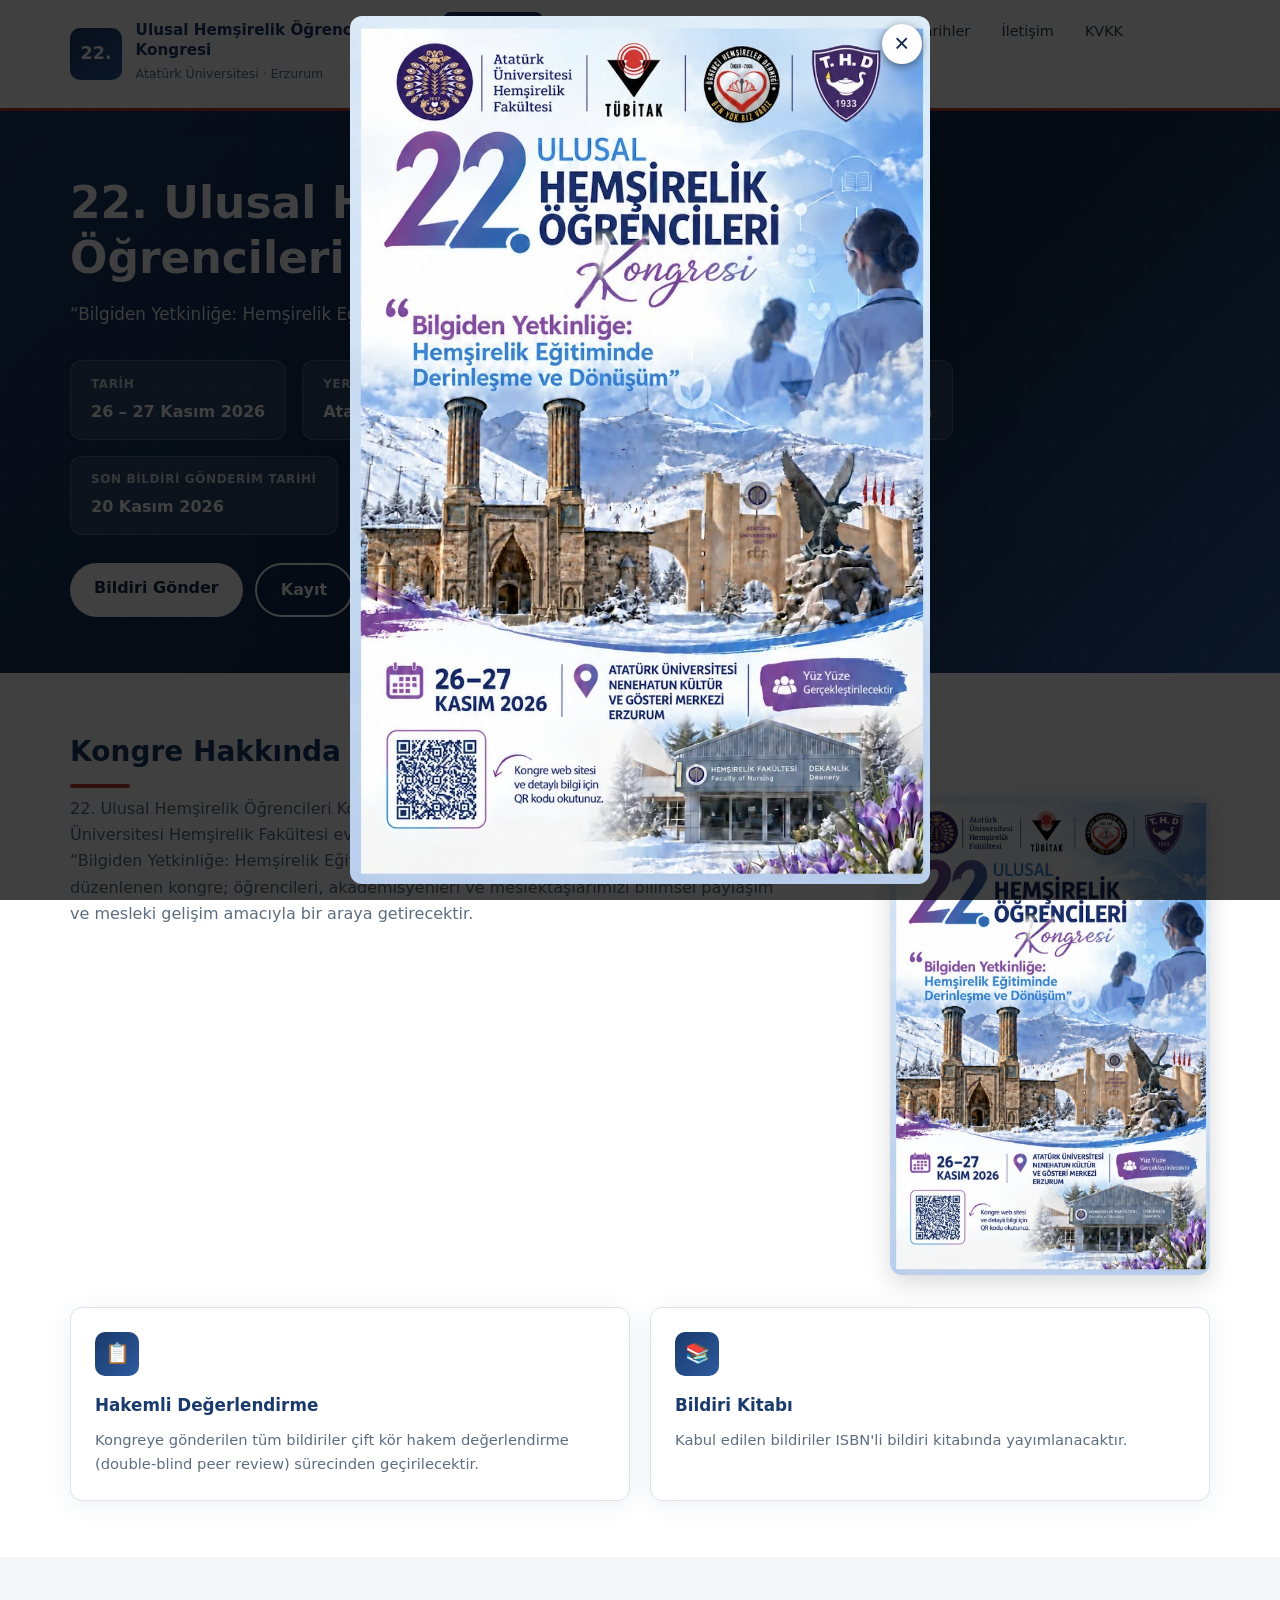
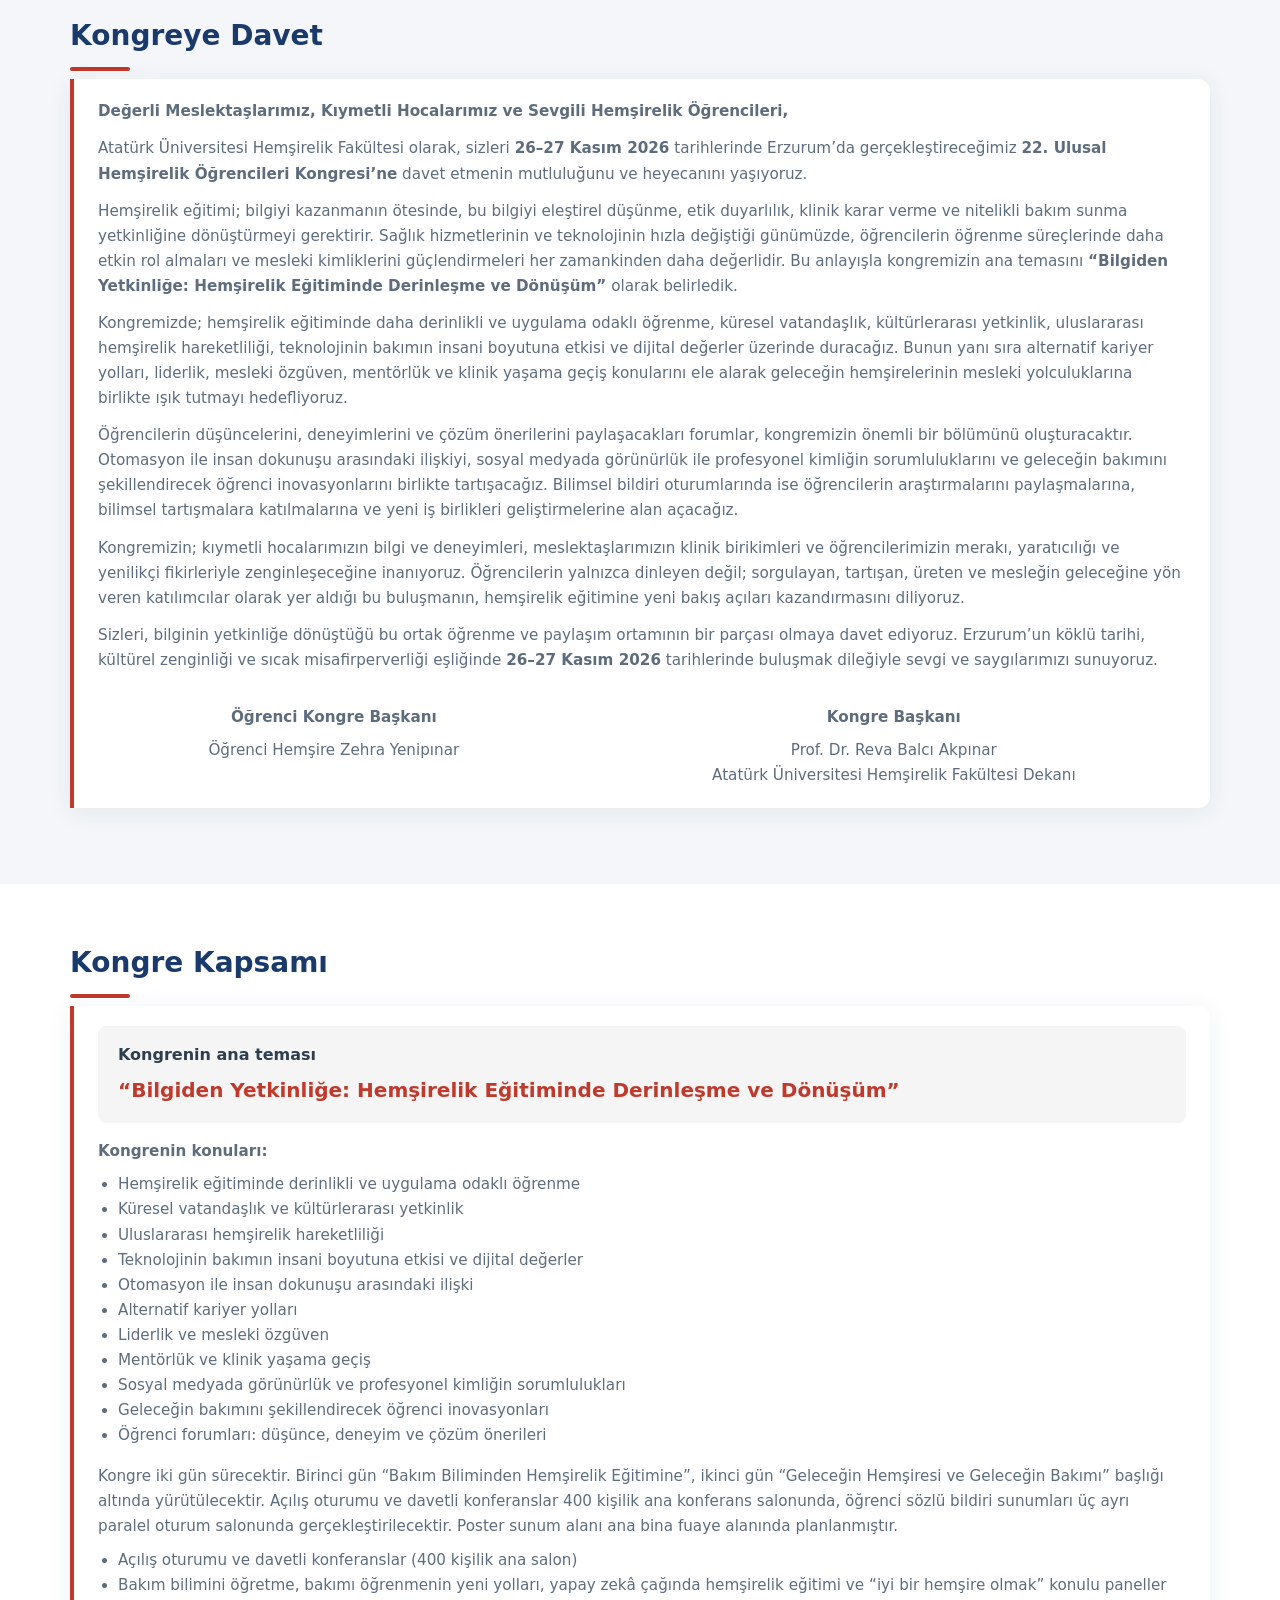
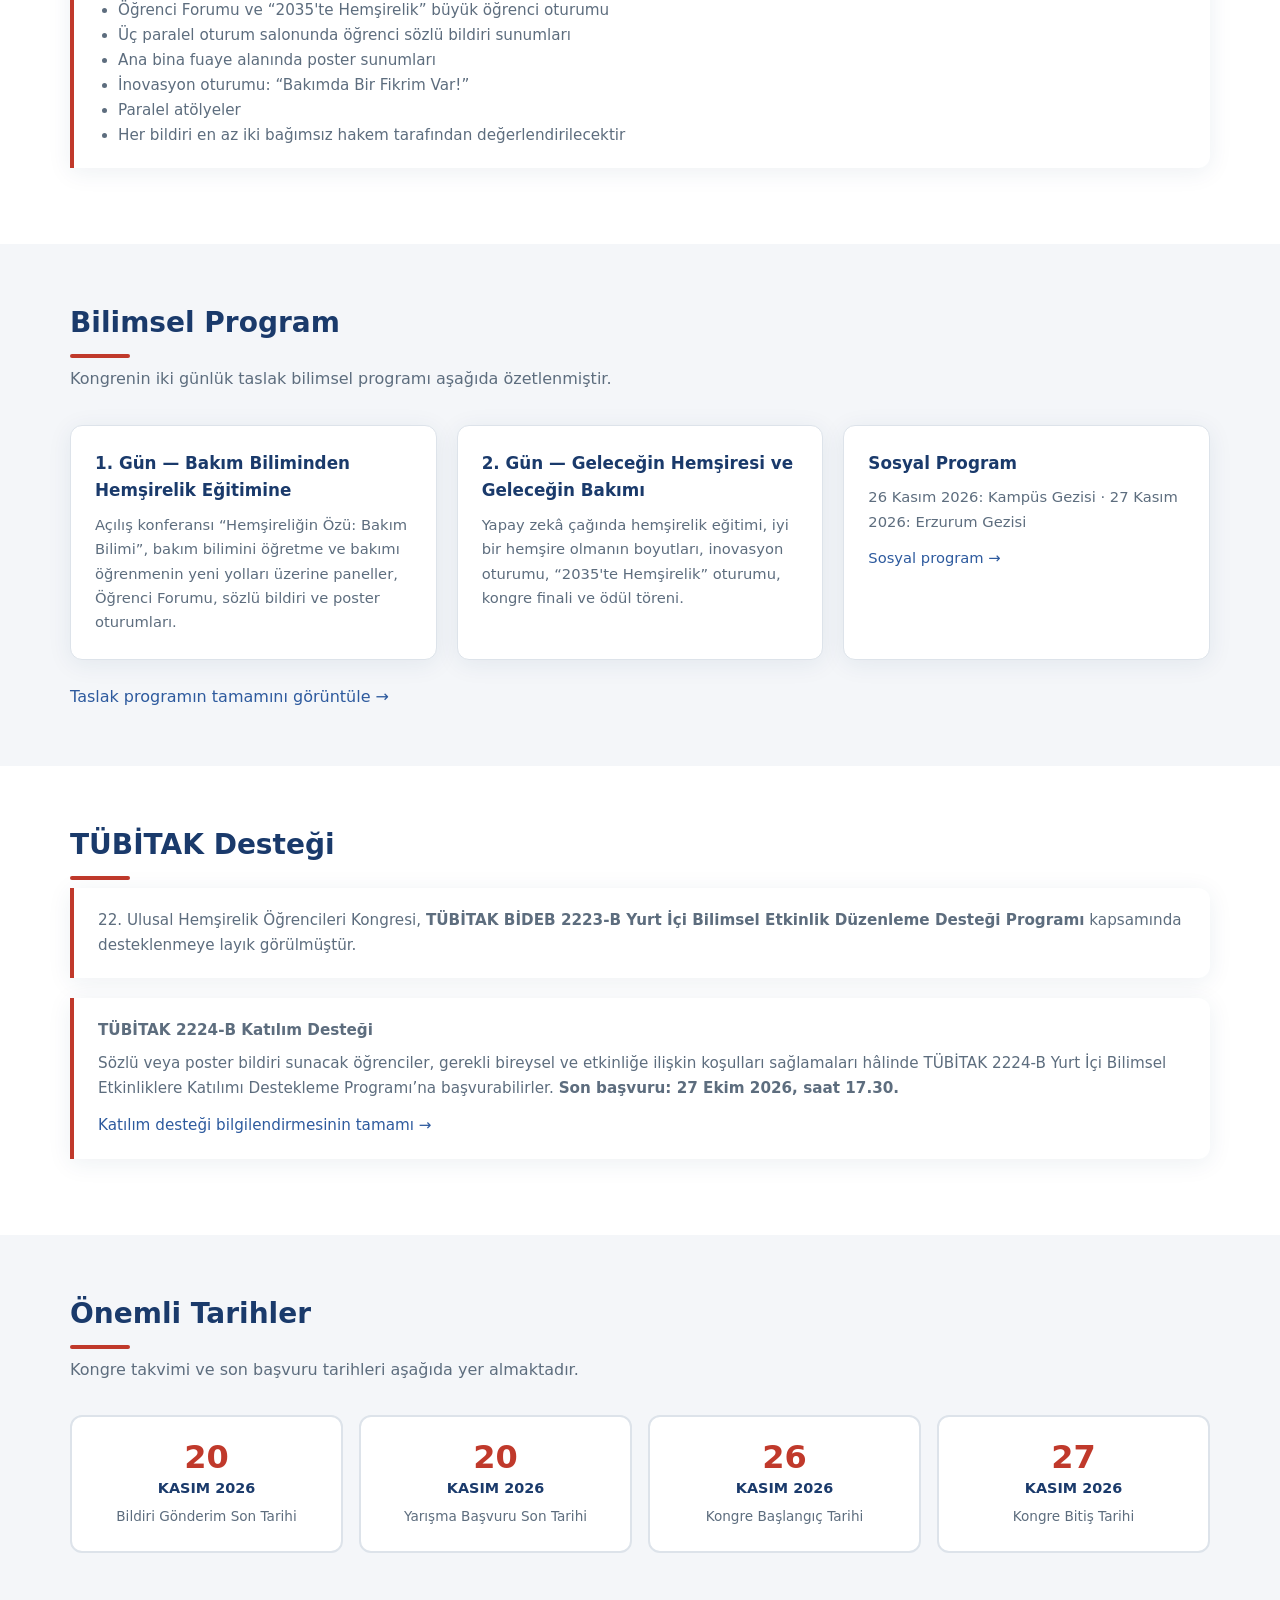
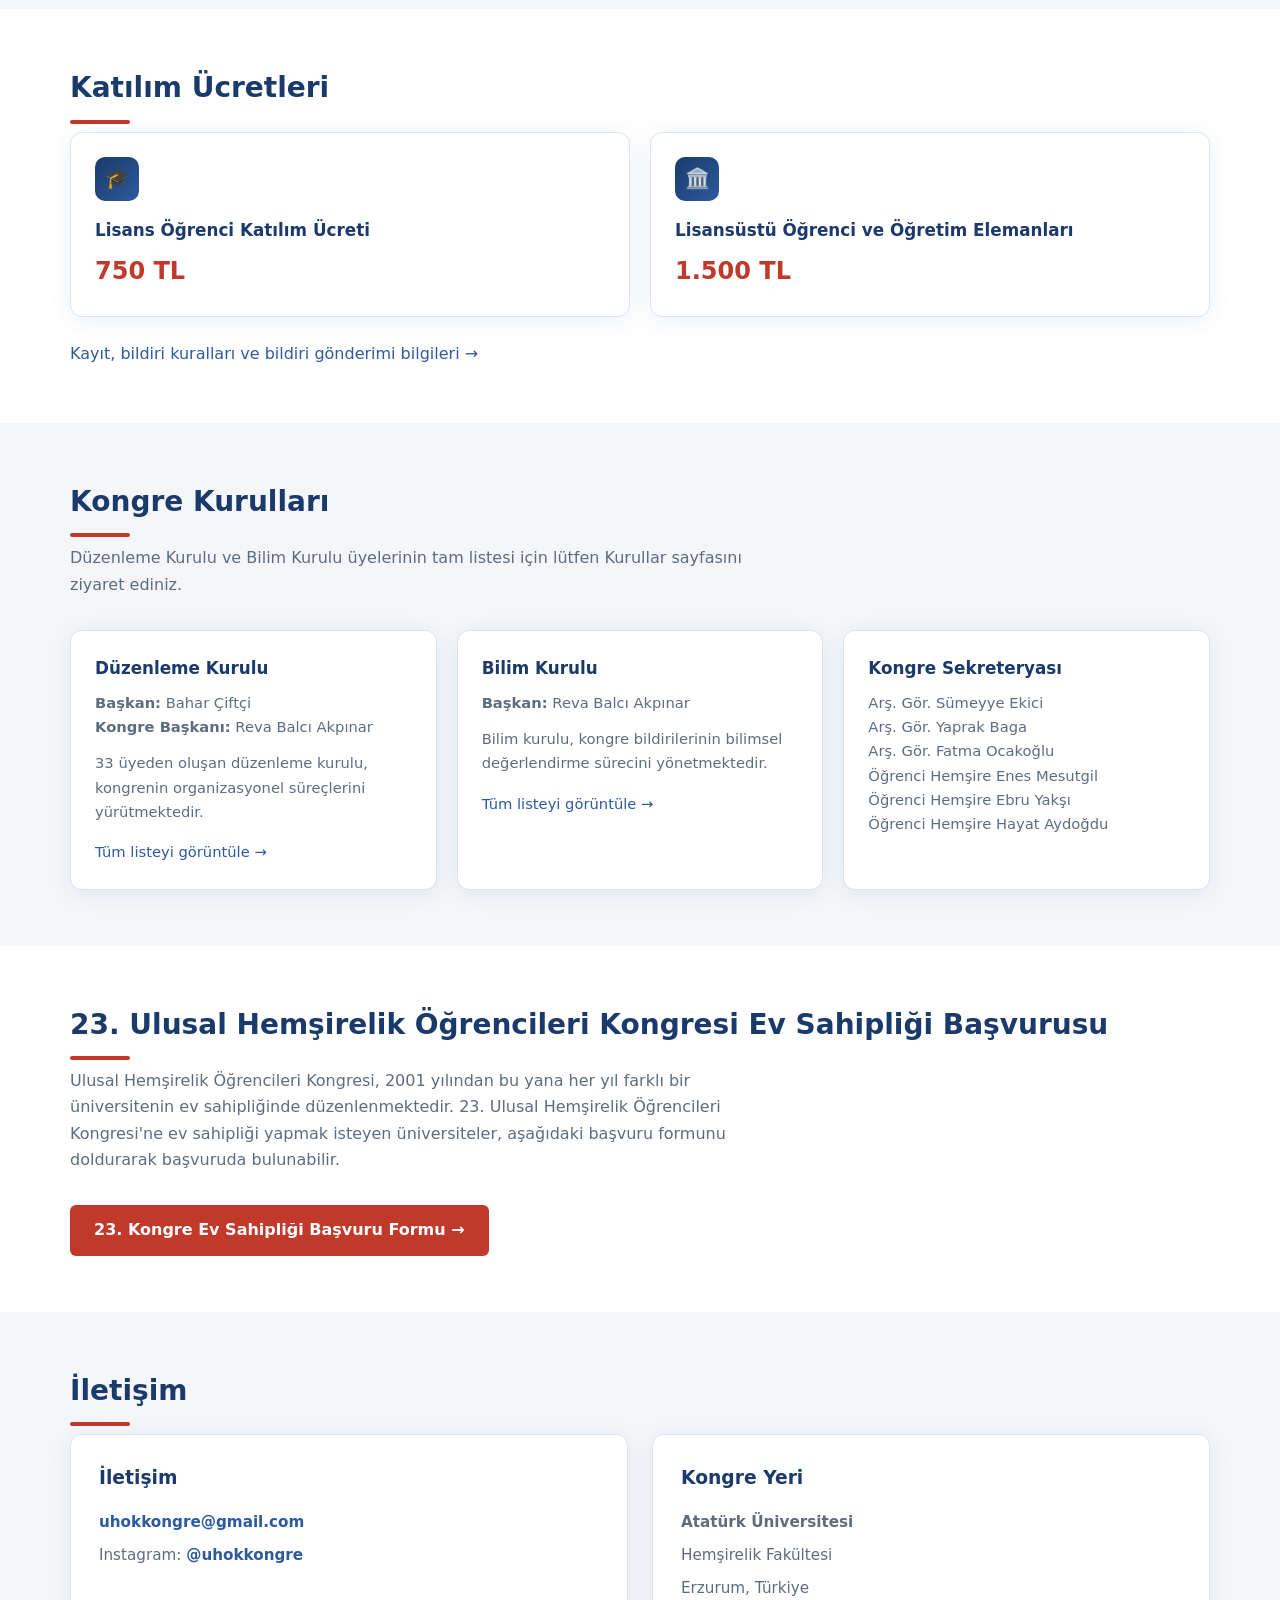
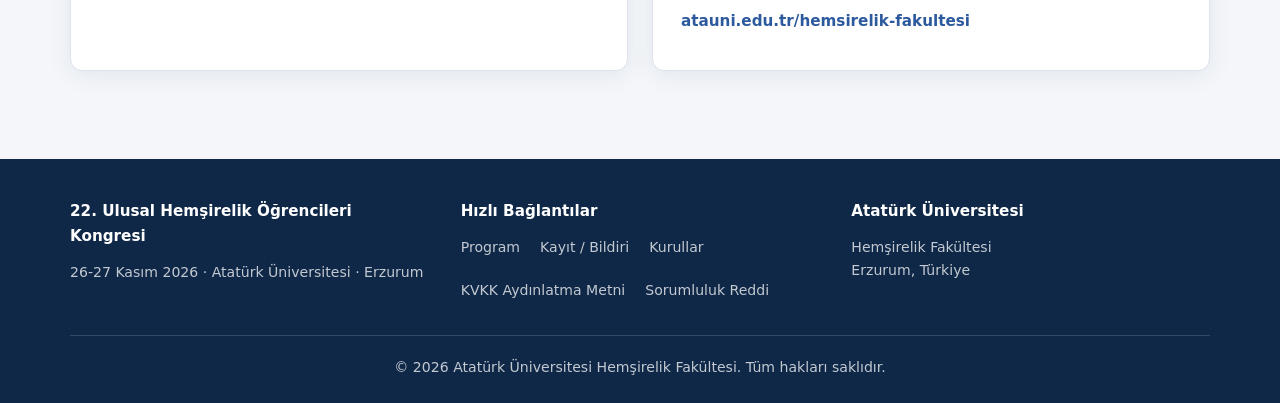
==== commit 00870ca2: "Add files via upload" ====
--- a/22-ulusal-ogrenci-hemsireler-kongresi/index.html
+++ b/22-ulusal-ogrenci-hemsireler-kongresi/index.html
@@ -74,7 +74,7 @@
             22. Ulusal Hemşirelik Öğrencileri Kongresi, 26–27 Kasım 2026 tarihlerinde Atatürk Üniversitesi Hemşirelik Fakültesi ev sahipliğinde Erzurum’da gerçekleştirilecektir. “Bilgiden Yetkinliğe: Hemşirelik Eğitiminde Derinleşme ve Dönüşüm” temasıyla düzenlenen kongre; öğrencileri, akademisyenleri ve meslektaşlarımızı bilimsel paylaşım ve mesleki gelişim amacıyla bir araya getirecektir.
           </p>
         </div>
-        <img src="images/afis.jpg" alt="22. Ulusal Hemşirelik Öğrencileri Kongresi afişi" style="flex: 0 0 auto; width: 100%; max-width: 320px; margin: 0 auto; border-radius: 12px; box-shadow: 0 8px 24px rgba(0,0,0,0.15);">
+        <img src="afis.jpg" alt="22. Ulusal Hemşirelik Öğrencileri Kongresi afişi" style="flex: 0 0 auto; width: 100%; max-width: 320px; margin: 0 auto; border-radius: 12px; box-shadow: 0 8px 24px rgba(0,0,0,0.15);">
       </div>
 
 
@@ -356,7 +356,7 @@
   <div id="afis-popup" role="dialog" aria-modal="true" aria-label="Kongre afişi" style="position: fixed; top: 0; right: 0; bottom: 0; left: 0; z-index: 9999; display: none; align-items: center; justify-content: center; background: rgba(0, 0, 0, 0.75); padding: 1rem;">
     <div style="position: relative; display: inline-block; max-width: 100%;">
       <button id="afis-kapat" type="button" aria-label="Kapat" style="position: absolute; top: 8px; right: 8px; width: 40px; height: 40px; border: none; border-radius: 50%; background: #fff; color: #12274a; font-size: 1.6rem; line-height: 1; cursor: pointer; box-shadow: 0 2px 8px rgba(0, 0, 0, 0.45);">&times;</button>
-      <img src="images/afis.jpg" alt="22. Ulusal Hemşirelik Öğrencileri Kongresi afişi" style="display: block; width: auto; height: auto; max-width: 100%; max-height: calc(100vh - 2rem); border-radius: 12px;">
+      <img src="afis.jpg" alt="22. Ulusal Hemşirelik Öğrencileri Kongresi afişi" style="display: block; width: auto; height: auto; max-width: 100%; max-height: calc(100vh - 2rem); border-radius: 12px;">
     </div>
   </div>
 
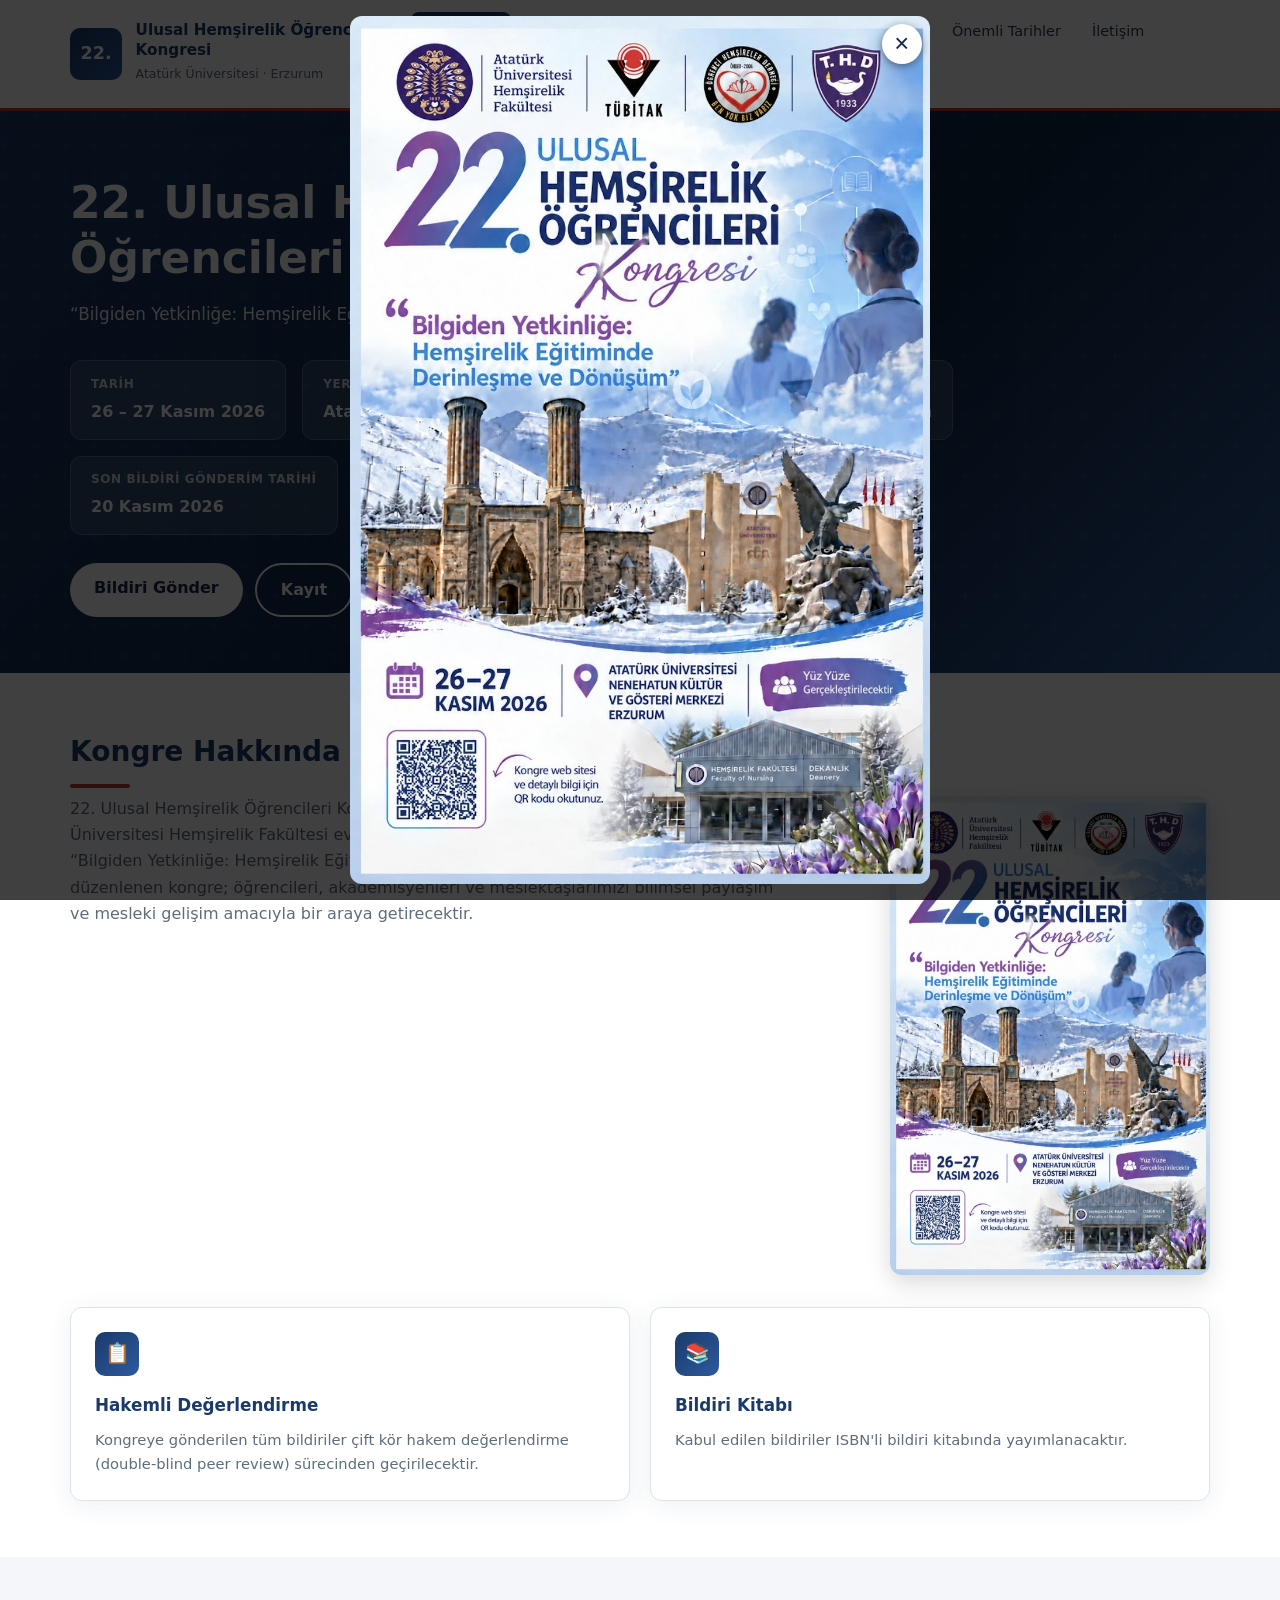
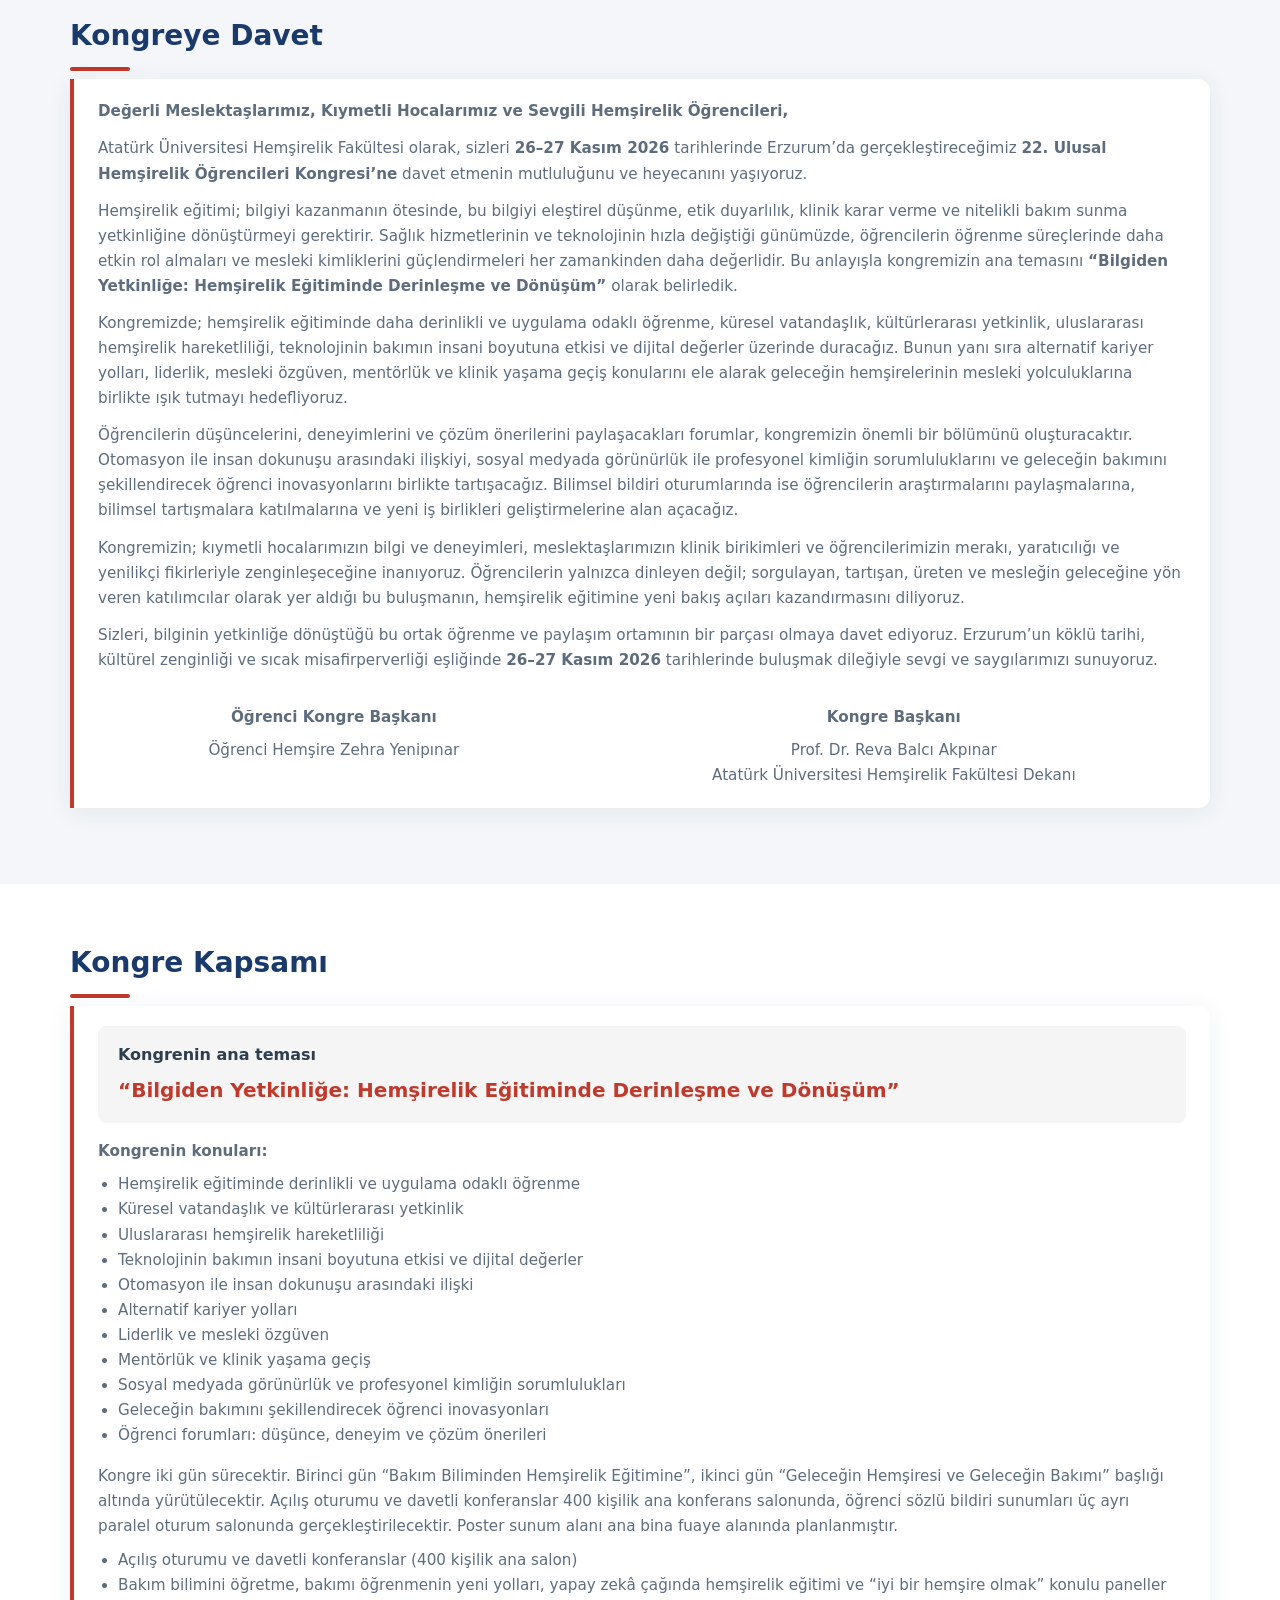
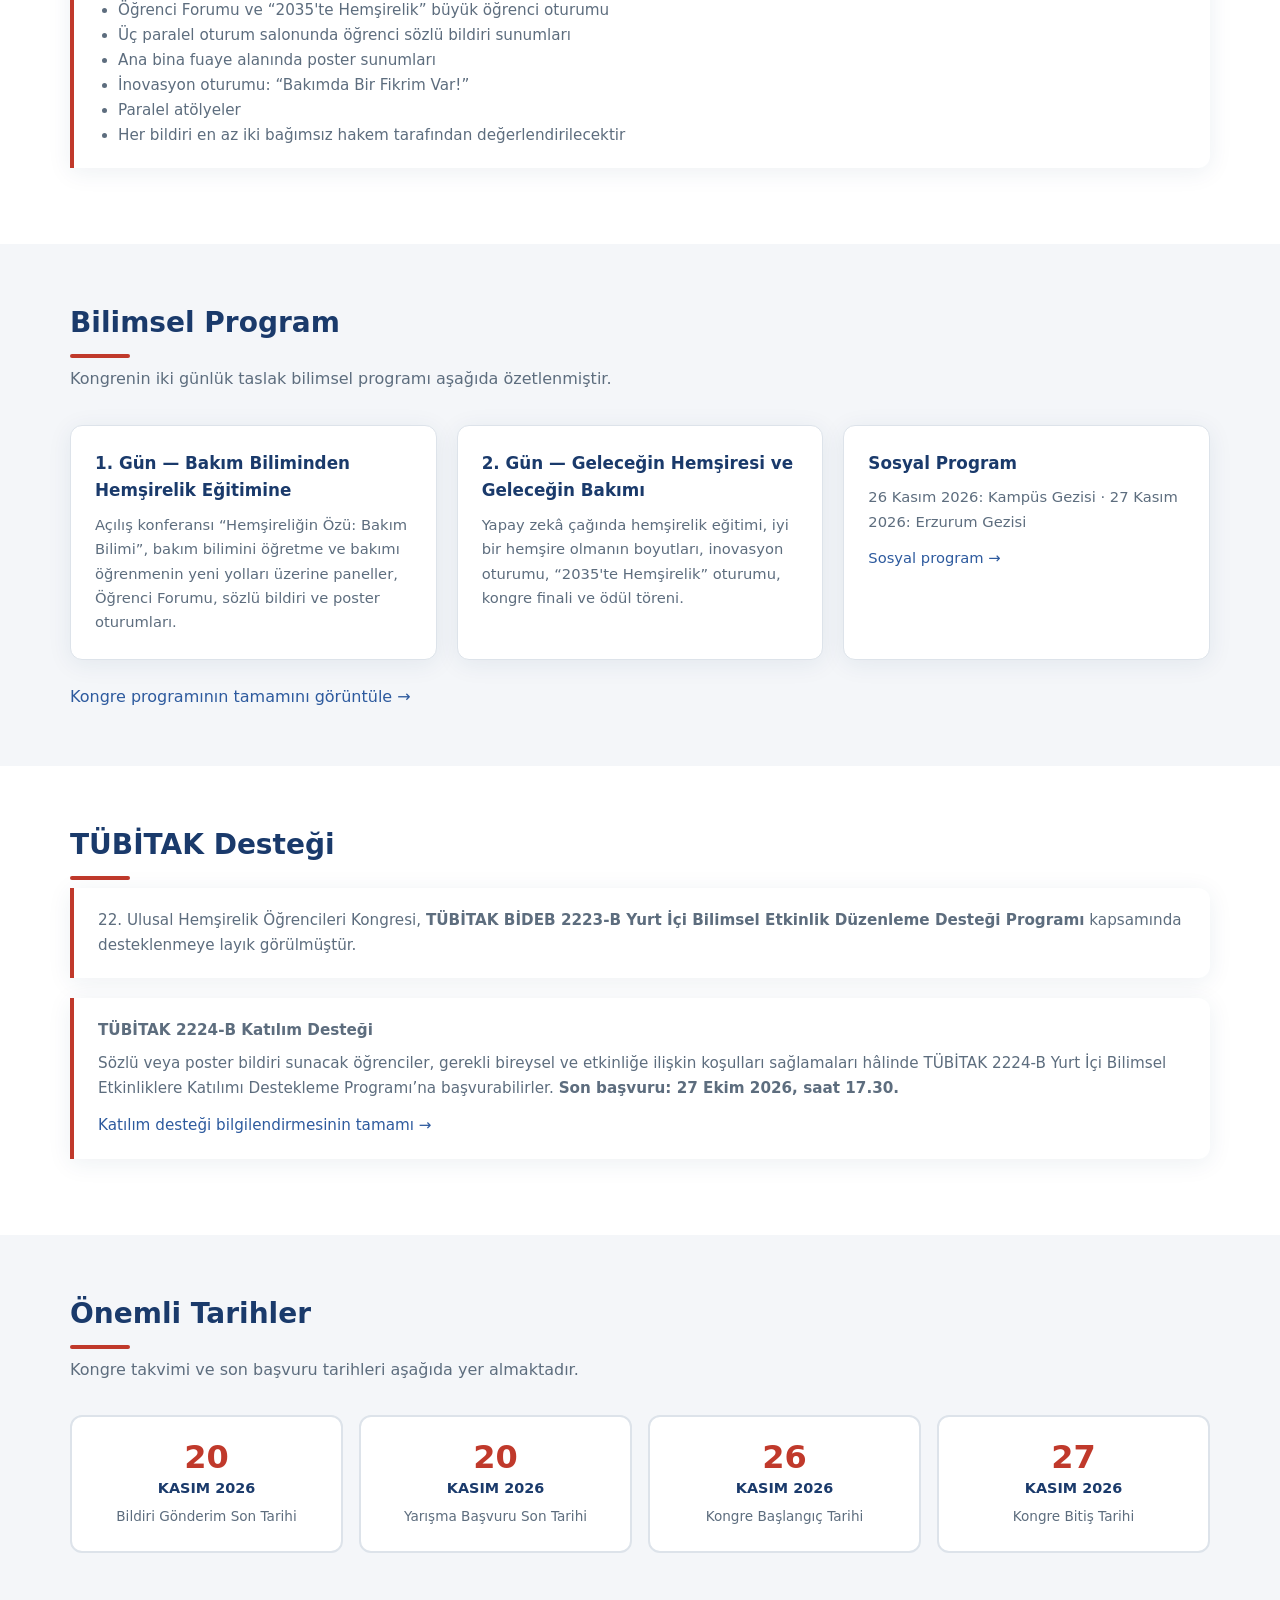
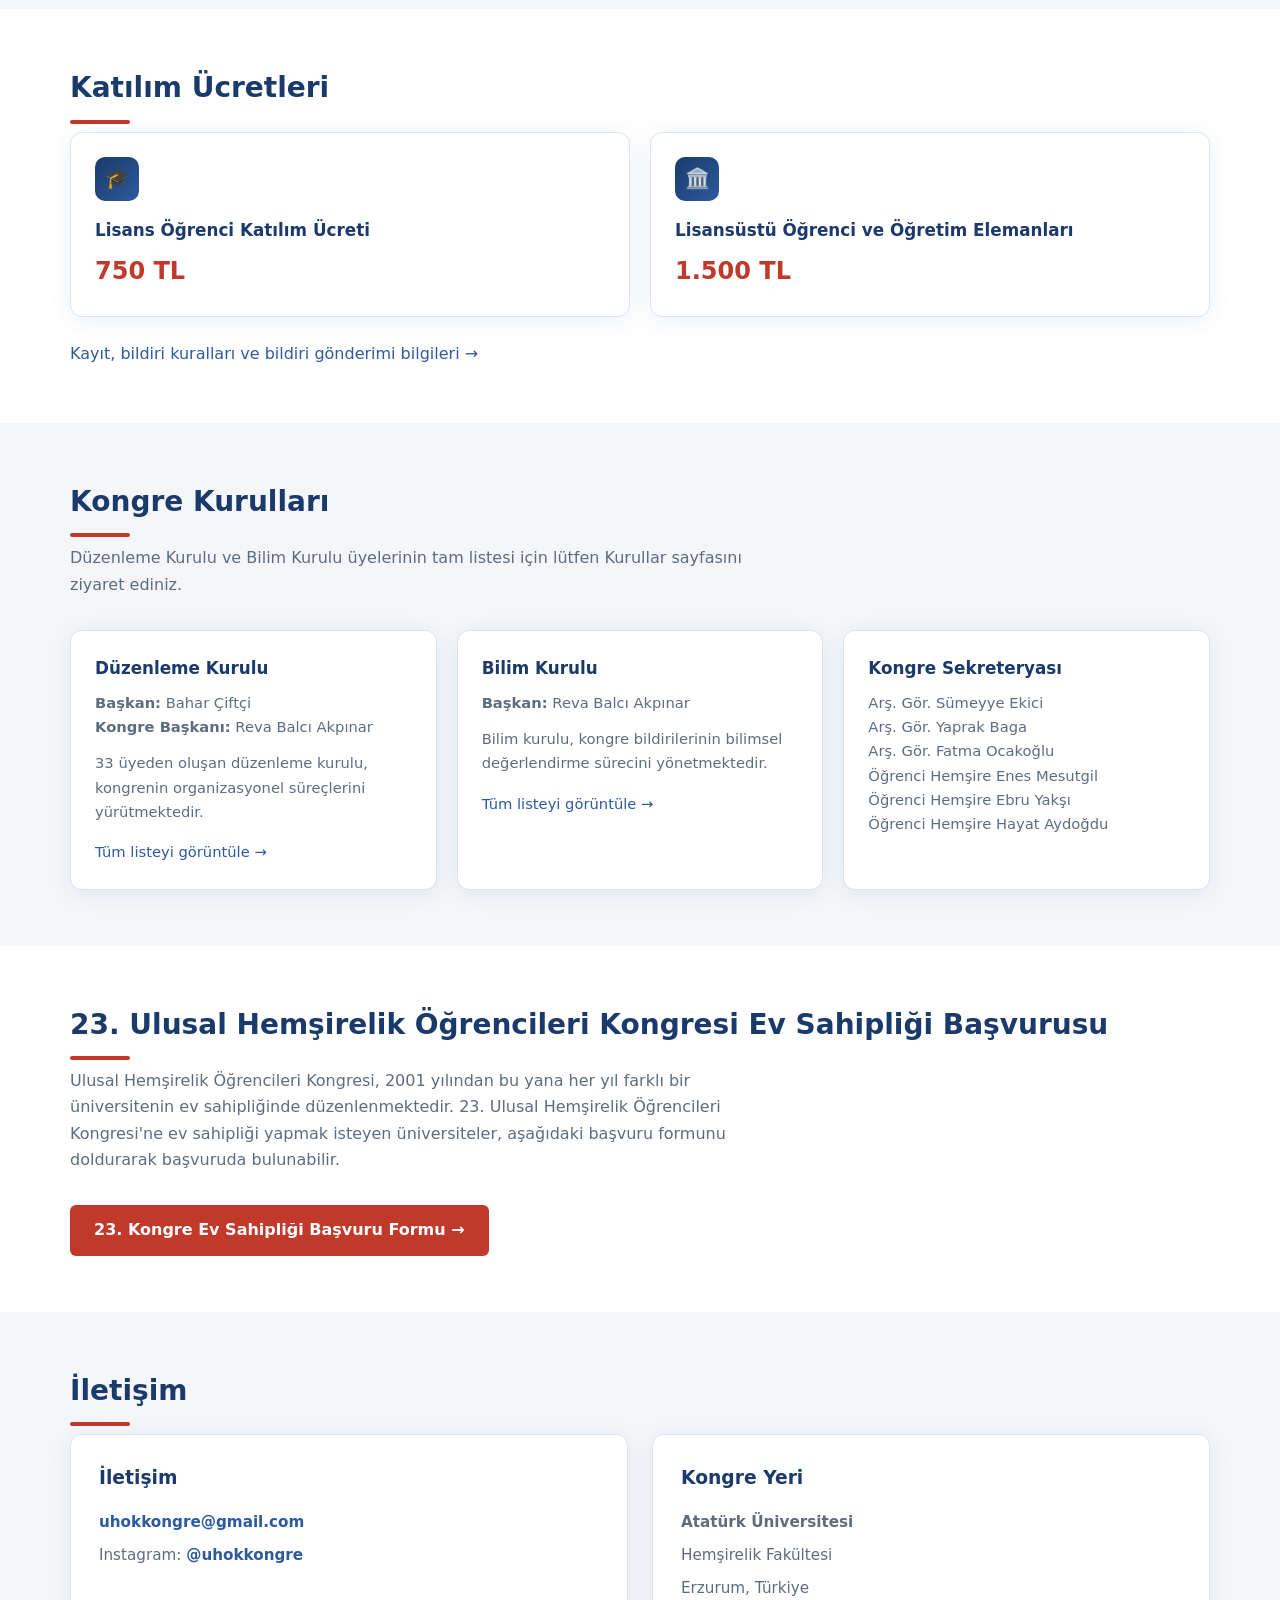
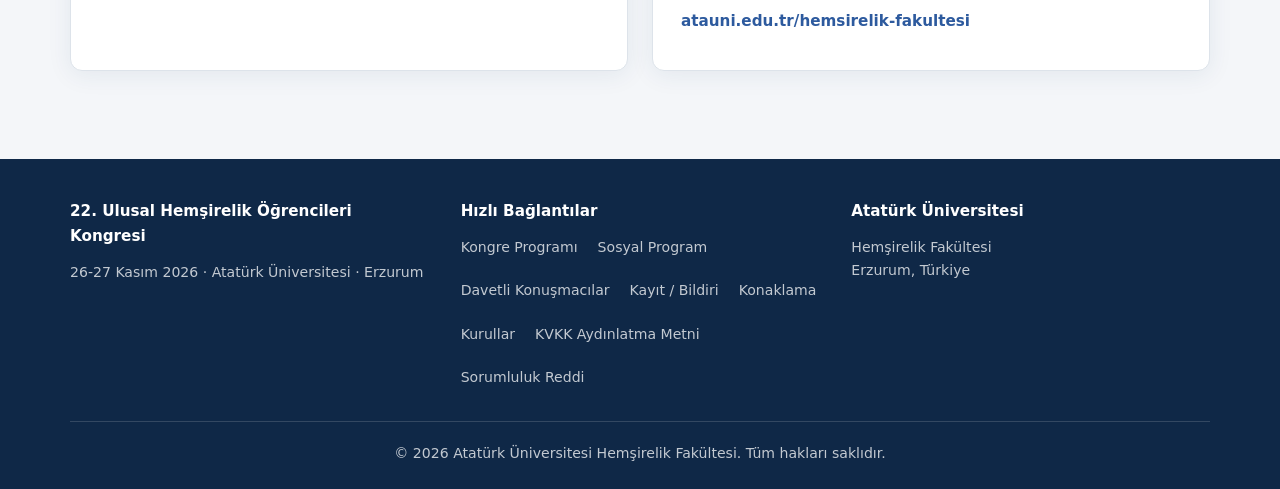
==== commit 57505a68: "Add files via upload" ====
--- a/22-ulusal-ogrenci-hemsireler-kongresi/index.html
+++ b/22-ulusal-ogrenci-hemsireler-kongresi/index.html
@@ -6,6 +6,15 @@
   <meta name="description" content="22. Ulusal Hemşirelik Öğrencileri Kongresi — “Bilgiden Yetkinliğe: Hemşirelik Eğitiminde Derinleşme ve Dönüşüm” · 26-27 Kasım 2026, Atatürk Üniversitesi, Erzurum">
   <title>22. Ulusal Hemşirelik Öğrencileri Kongresi</title>
   <link rel="stylesheet" href="css/style.css">
+  <style>
+    .main-nav li.has-sub { position: relative; }
+    .main-nav .submenu { display: none; position: absolute; top: 100%; left: 0; min-width: 260px; margin: 0; padding: 0.5rem 0; list-style: none; background: #fff; border-radius: 12px; box-shadow: 0 8px 24px rgba(0,0,0,0.18); z-index: 100; flex-direction: column; }
+    .main-nav li.has-sub:hover > .submenu, .main-nav li.has-sub:focus-within > .submenu { display: flex; }
+    .main-nav .submenu li { display: block; border: 0; margin: 0; }
+    .main-nav .submenu a { display: block; padding: 0.65rem 1.25rem; color: #555 !important; white-space: normal; }
+    .main-nav .submenu a:hover { color: #1f2f5c !important; background: #f3f5f9; }
+    @media (max-width: 768px) { .main-nav .submenu { display: flex; position: static; box-shadow: none; background: transparent; padding: 0 0 0 1rem; } .main-nav .submenu a { color: inherit !important; } }
+  </style>
 </head>
 <body>
 
@@ -22,8 +31,15 @@
       <nav class="main-nav">
         <ul>
           <li><a href="index.html">Ana Sayfa</a></li>
-          <li><a href="program.html">Program</a></li>
+          <li class="has-sub"><a href="program.html">Program ▾</a>
+            <ul class="submenu">
+              <li><a href="program.html">Kongre Programı</a></li>
+              <li><a href="sosyal-program.html">Sosyal Program</a></li>
+              <li><a href="konusmacilar.html">Davetli Konuşmacılar ve Oturum Başkanları</a></li>
+            </ul>
+          </li>
           <li><a href="kayit-bildiri.html">Kayıt / Bildiri</a></li>
+          <li><a href="konaklama.html">Konaklama</a></li>
           <li><a href="kurullar.html">Kurullar</a></li>
           <li><a href="index.html#tarihler">Önemli Tarihler</a></li>
           <li><a href="index.html#iletisim">İletişim</a></li>
@@ -186,10 +202,10 @@
         <div class="card">
           <h3>Sosyal Program</h3>
           <p>26 Kasım 2026: Kampüs Gezisi · 27 Kasım 2026: Erzurum Gezisi</p>
-          <p style="margin-top: 0.75rem;"><a href="program.html#sosyal-program">Sosyal program →</a></p>
-        </div>
-      </div>
-      <p style="margin-top: 1.5rem;"><a href="program.html">Taslak programın tamamını görüntüle →</a></p>
+          <p style="margin-top: 0.75rem;"><a href="sosyal-program.html">Sosyal program →</a></p>
+        </div>
+      </div>
+      <p style="margin-top: 1.5rem;"><a href="program.html">Kongre programının tamamını görüntüle →</a></p>
     </div>
   </section>
 
@@ -334,8 +350,11 @@
         <div>
           <h4>Hızlı Bağlantılar</h4>
           <div class="footer-links">
-            <a href="program.html">Program</a>
+            <a href="program.html">Kongre Programı</a>
+            <a href="sosyal-program.html">Sosyal Program</a>
+            <a href="konusmacilar.html">Davetli Konuşmacılar</a>
             <a href="kayit-bildiri.html">Kayıt / Bildiri</a>
+            <a href="konaklama.html">Konaklama</a>
             <a href="kurullar.html">Kurullar</a>
             <a href="kvkk.html">KVKK Aydınlatma Metni</a>
             <a href="sorumluluk-reddi.html">Sorumluluk Reddi</a>
